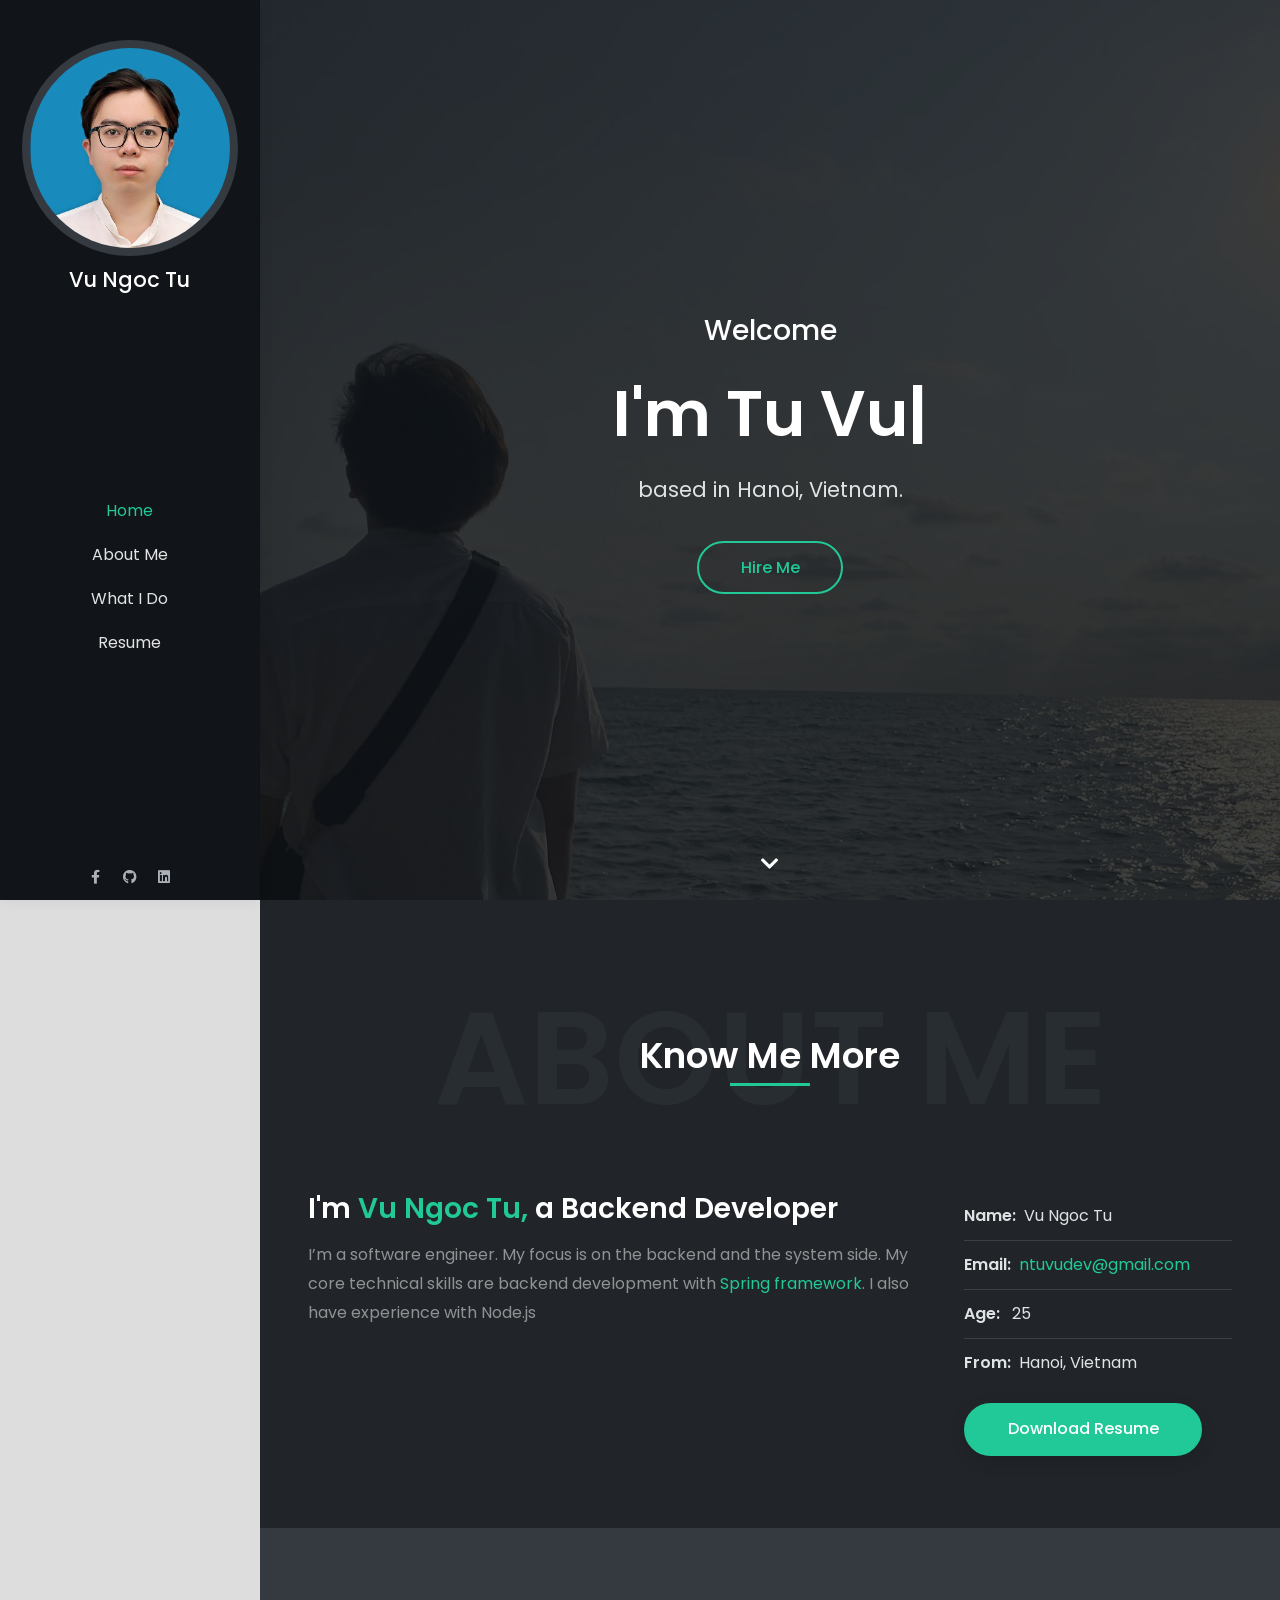
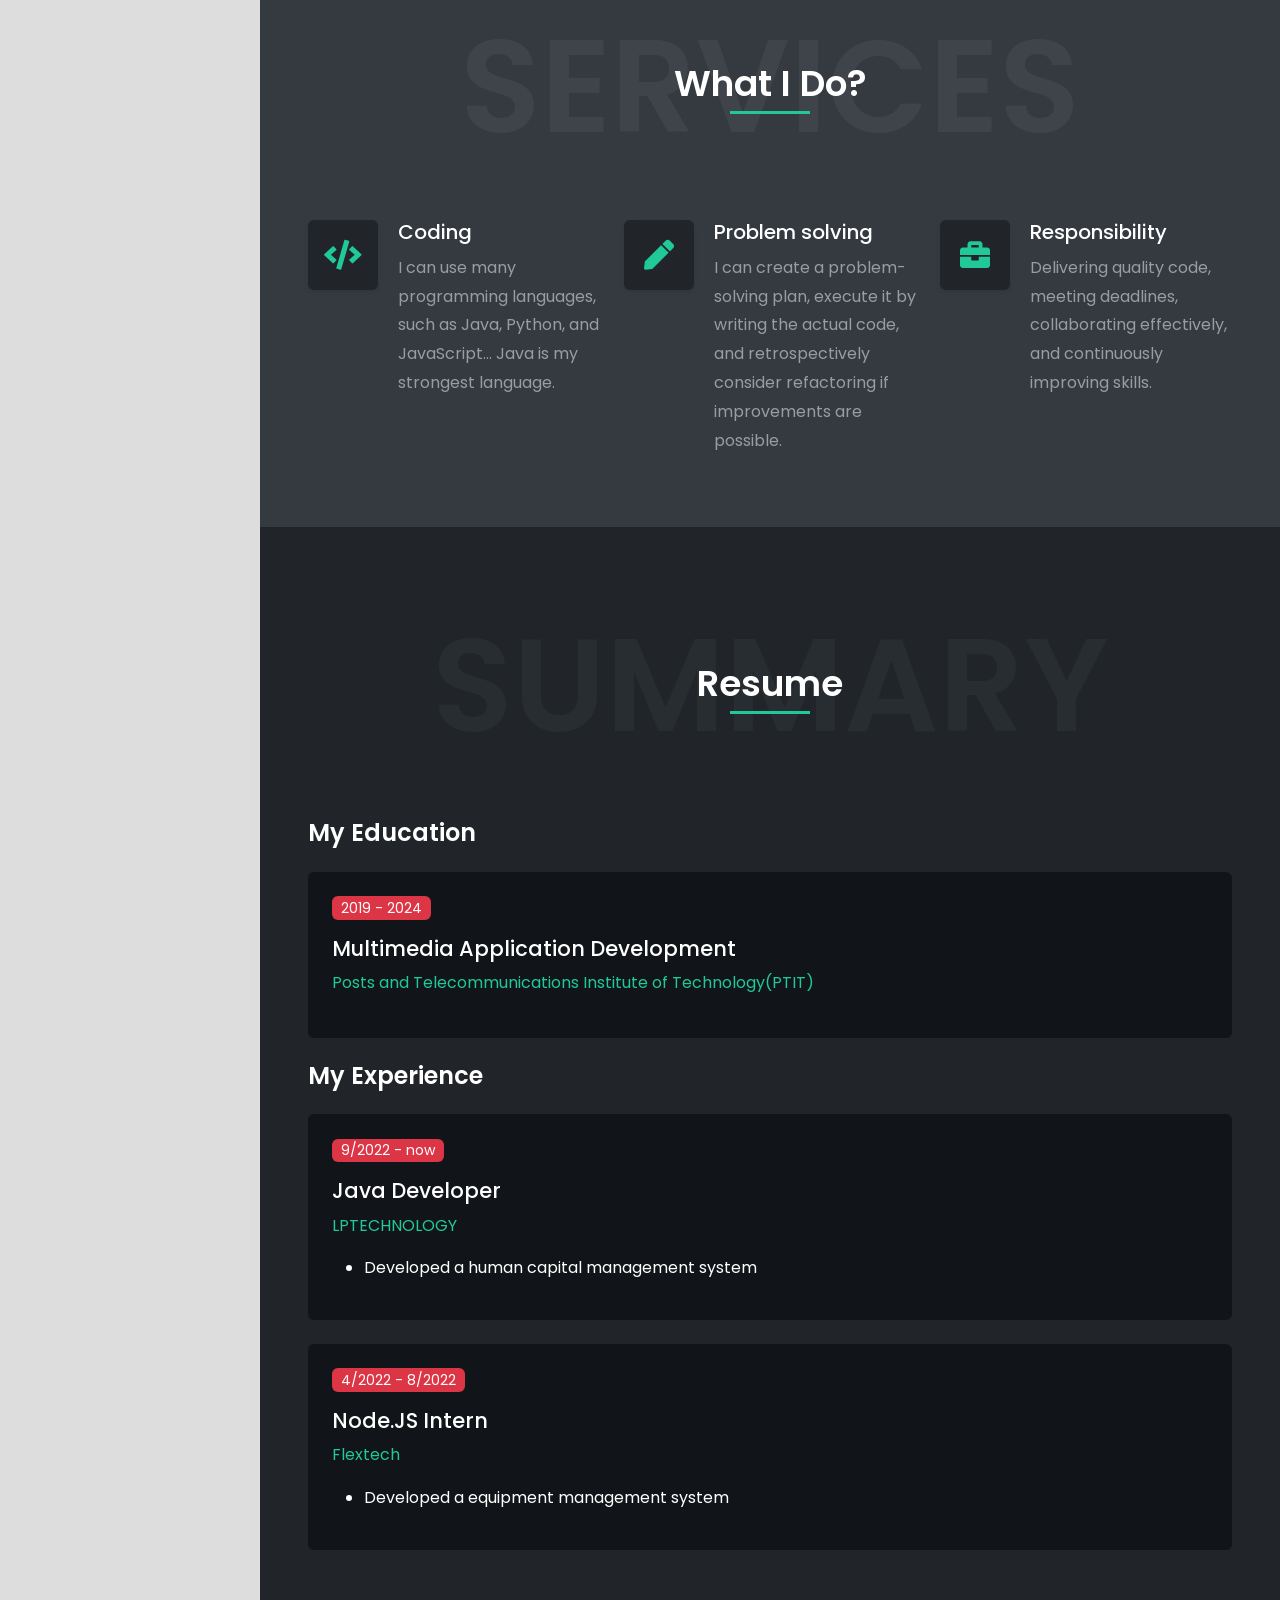
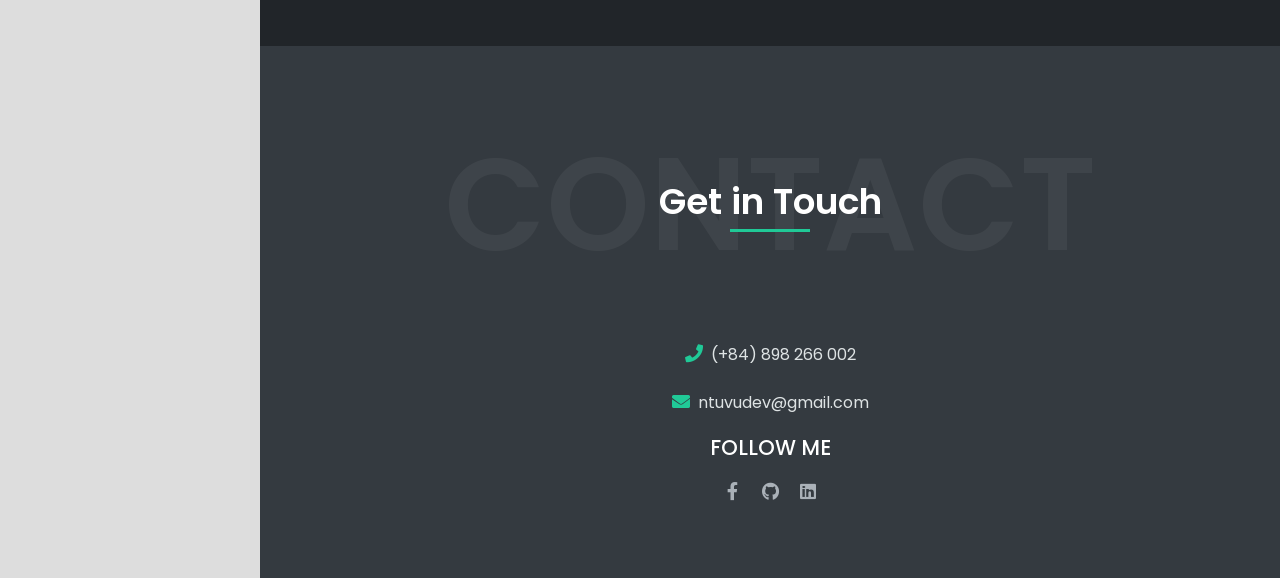
==== index.html @ 42a6e0f0 "update download" ====
<!DOCTYPE html>
<html lang="en">
  <head>
    <meta charset="UTF-8" />
    <meta http-equiv="X-UA-Compatible" content="IE=edge" />
    <meta name="viewport" content="width=device-width, initial-scale=1" />
    <link href="images/favicon.png" rel="icon" />
    <title>Simone - Personal Portfolio Template</title>
    <meta
      name="description"
      content="Simone is responsive bootstrap 5 one page personal portfolio html template."
    />
    <meta name="author" content="harnishdesign.net" />

    <!-- Web Fonts -->
    <link
      href="https://fonts.googleapis.com/css2?family=Poppins:ital,wght@0,100;0,200;0,300;0,400;0,500;0,600;0,700;0,800;0,900;1,100;1,200;1,300;1,400;1,500;1,600;1,700;1,800;1,900&display=swap"
      rel="stylesheet"
    />

    <!-- Stylesheet
============================== -->
    <!-- Bootstrap -->
    <link
      rel="stylesheet"
      type="text/css"
      href="vendor/bootstrap/css/bootstrap.min.css"
    />
    <!-- Font Awesome Icon -->
    <link
      rel="stylesheet"
      type="text/css"
      href="vendor/font-awesome/css/all.min.css"
    />
    <!-- Owl Carousel -->
    <link
      rel="stylesheet"
      type="text/css"
      href="vendor/owl.carousel/assets/owl.carousel.min.css"
    />
    <!-- Magnific Popup -->
    <link
      rel="stylesheet"
      type="text/css"
      href="vendor/magnific-popup/magnific-popup.min.css"
    />
    <!-- Custom Stylesheet -->
    <link rel="stylesheet" type="text/css" href="css/stylesheet.css" />
    <!-- Colors Css -->
    <link id="color-switcher" type="text/css" rel="stylesheet" href="#" />
  </head>

  <body
    class="side-header"
    data-bs-spy="scroll"
    data-bs-target="#header-nav"
    data-bs-offset="1"
  >
    <!-- Preloader -->
    <div class="preloader preloader-dark">
      <div class="lds-ellipsis">
        <div></div>
        <div></div>
        <div></div>
        <div></div>
      </div>
    </div>
    <!-- Preloader End -->

    <!-- Document Wrapper   
=============================== -->
    <div id="main-wrapper">
      <!-- Header
  ============================ -->
      <header id="header" class="sticky-top">
        <!-- Navbar -->
        <nav
          class="primary-menu navbar navbar-expand-lg navbar-dark bg-dark border-bottom-0"
        >
          <div
            class="container-fluid position-relative h-100 flex-lg-column ps-3 px-lg-3 pt-lg-3 pb-lg-2"
          >
            <!-- Logo -->
            <a href="index.html" class="mb-lg-auto mt-lg-4">
              <span
                class="bg-dark-2 rounded-pill p-2 mb-lg-1 d-none d-lg-inline-block"
              >
                <img
                  class="img-fluid rounded-pill d-block"
                  style="width: 200px; height: 200px; object-fit: cover"
                  src="images/profile.png"
                  title="I'm Tu"
                  alt=""
                />
              </span>
              <h1 class="text-5 text-white text-center mb-0 d-lg-block">
                Vu Ngoc Tu
              </h1>
            </a>
            <!-- Logo End -->

            <div
              id="header-nav"
              class="collapse navbar-collapse w-100 my-lg-auto"
            >
              <ul class="navbar-nav text-lg-center my-lg-auto py-lg-3">
                <li class="nav-item">
                  <a class="nav-link smooth-scroll active" href="#home">Home</a>
                </li>
                <li class="nav-item">
                  <a class="nav-link smooth-scroll" href="#about">About Me</a>
                </li>
                <li class="nav-item">
                  <a class="nav-link smooth-scroll" href="#services"
                    >What I Do</a
                  >
                </li>
                <li class="nav-item">
                  <a class="nav-link smooth-scroll" href="#resume">Resume</a>
                </li>
              </ul>
            </div>
            <ul
              class="social-icons social-icons-muted social-icons-sm mt-lg-auto ms-auto ms-lg-0 d-flex"
            >
              <li class="social-icons-facebook">
                <a
                  data-bs-toggle="tooltip"
                  title="Facebook"
                  href="https://www.facebook.com/tu.276/"
                  target="_blank"
                  ><i class="fab fa-facebook-f"></i
                ></a>
              </li>
              <li class="social-icons-github">
                <a
                  data-bs-toggle="tooltip"
                  title="GitHub"
                  data-bs-placement="top"
                  href="https://github.com/ntuvu"
                  target="_blank"
                  ><i class="fab fa-github"></i
                ></a>
              </li>
              <li class="social-icons-linkedin">
                <a
                  data-bs-toggle="tooltip"
                  title="Linkedin"
                  data-bs-placement="top"
                  href="https://www.linkedin.com/in/tu-vu-68a289215/"
                  target="_blank"
                  ><i class="fab fa-linkedin"></i
                ></a>
              </li>
            </ul>
            <button
              class="navbar-toggler"
              type="button"
              data-bs-toggle="collapse"
              data-bs-target="#header-nav"
            >
              <span></span><span></span><span></span>
            </button>
          </div>
        </nav>
        <!-- Navbar End -->
      </header>
      <!-- Header End -->

      <!-- Content
  ============================================= -->
      <div id="content" role="main">
        <!-- Intro
    ============================================= -->
        <section id="home">
          <div class="hero-wrap">
            <div class="hero-mask opacity-8 bg-dark"></div>
            <div
              class="hero-bg parallax"
              style="background-image: url('images/intro-bg.jpg')"
            ></div>
            <div class="hero-content section d-flex min-vh-100">
              <div class="container my-auto">
                <div class="row">
                  <div class="col-12 text-center">
                    <div class="typed-strings">
                      <p>I'm Tu Vu</p>
                      <p>I'm a Backend Developer.</p>
                    </div>
                    <p class="text-7 fw-500 text-white mb-2 mb-md-3">Welcome</p>
                    <h2 class="text-16 fw-600 text-white mb-2 mb-md-3">
                      <span class="typed"></span>
                    </h2>
                    <p class="text-5 text-light mb-4">
                      based in Hanoi, Vietnam.
                    </p>
                    <a
                      href="#contact"
                      class="btn btn-outline-primary rounded-pill shadow-none smooth-scroll mt-2"
                      >Hire Me</a
                    >
                  </div>
                </div>
              </div>
              <a
                href="#about"
                class="scroll-down-arrow text-white smooth-scroll"
                ><span class="animated"><i class="fa fa-chevron-down"></i></span
              ></a>
            </div>
          </div>
        </section>
        <!-- Intro end -->

        <!-- About
    ============================================= -->
        <section id="about" class="section bg-dark-1">
          <div class="container px-lg-5">
            <!-- Heading -->
            <div class="position-relative d-flex text-center mb-5">
              <h2
                class="text-24 text-muted opacity-1 text-uppercase fw-600 w-100 mb-0"
              >
                About Me
              </h2>
              <p
                class="text-9 text-white fw-600 position-absolute w-100 align-self-center lh-base mb-0"
              >
                Know Me More<span
                  class="heading-separator-line border-bottom border-3 border-primary d-block mx-auto"
                ></span>
              </p>
            </div>
            <!-- Heading end-->

            <div class="row gy-5">
              <div class="col-lg-7 col-xl-8 text-center text-lg-start">
                <h2 class="text-7 text-white fw-600 mb-3">
                  I'm <span class="text-primary">Vu Ngoc Tu,</span> a Backend
                  Developer
                </h2>
                <p class="text-white-50">
                  I’m a software engineer. My focus is on the backend and the
                  system side. My core technical skills are backend development
                  with <span class="text-primary">Spring framework</span>. I
                  also have experience with Node.js
                </p>
              </div>
              <div class="col-lg-5 col-xl-4">
                <div class="ps-lg-4">
                  <ul class="list-style-2 list-style-light text-light">
                    <li><span class="fw-600 me-2">Name:</span>Vu Ngoc Tu</li>
                    <li>
                      <span class="fw-600 me-2">Email:</span
                      ><a href="mailto:ntuvudev@gmail.com"
                        >ntuvudev@gmail.com</a
                      >
                    </li>
                    <li>
                      <span class="fw-600 me-2">Age:</span>
                      <script>
                        const currentDate = new Date();
                        const currentYear = currentDate.getFullYear();
                        document.write(currentYear - 2001);
                      </script>
                    </li>
                    <li class="border-0">
                      <span class="fw-600 me-2">From:</span>Hanoi, Vietnam
                    </li>
                  </ul>
                  <a
                    href="https://drive.google.com/file/d/1AuprsrfQoy9iCbVJSdbVp8icp1d9gJqL/view?usp=sharing"
                    target="_blank"
                    class="btn btn-primary rounded-pill"
                    >Download Resume</a
                  >
                </div>
              </div>
            </div>
          </div>
        </section>
        <!-- About end -->

        <!-- Services
    ============================================= -->
        <section id="services" class="section bg-dark-2">
          <div class="container px-lg-5">
            <!-- Heading -->
            <div class="position-relative d-flex text-center mb-5">
              <h2
                class="text-24 text-white-50 opacity-1 text-uppercase fw-600 w-100 mb-0"
              >
                Services
              </h2>
              <p
                class="text-9 text-white fw-600 position-absolute w-100 align-self-center lh-base mb-0"
              >
                What I Do?<span
                  class="heading-separator-line border-bottom border-3 border-primary d-block mx-auto"
                ></span>
              </p>
            </div>
            <!-- Heading end-->

            <div class="row">
              <div class="col-lg-12 mx-auto">
                <div class="row">
                  <div class="col-md-4">
                    <div class="featured-box style-3 mb-5">
                      <div
                        class="featured-box-icon text-primary bg-dark-1 shadow-sm rounded"
                      >
                        <i class="fas fa-code"></i>
                      </div>
                      <h3 class="text-white">Coding</h3>
                      <p class="text-white-50 mb-0">
                        I can use many programming languages, such as Java,
                        Python, and JavaScript... Java is my strongest language.
                      </p>
                    </div>
                  </div>
                  <div class="col-md-4">
                    <div class="featured-box style-3 mb-5 mb-md-0">
                      <div
                        class="featured-box-icon text-primary bg-dark-1 shadow-sm rounded"
                      >
                        <i class="fas fa-pen"></i>
                      </div>
                      <h3 class="text-white">Problem solving</h3>
                      <p class="text-white-50 mb-0">
                        I can create a problem-solving plan, execute it by
                        writing the actual code, and retrospectively consider
                        refactoring if improvements are possible.
                      </p>
                    </div>
                  </div>
                  <div class="col-md-4">
                    <div class="featured-box style-3 mb-0">
                      <div
                        class="featured-box-icon text-primary bg-dark-1 shadow-sm rounded"
                      >
                        <i class="fas fa-briefcase"></i>
                      </div>
                      <h3 class="text-white">Responsibility</h3>
                      <p class="text-white-50 mb-0">
                        Delivering quality code, meeting deadlines,
                        collaborating effectively, and continuously improving
                        skills.
                      </p>
                    </div>
                  </div>
                </div>
              </div>
            </div>
          </div>
        </section>
        <!-- Services end -->

        <!-- Resume
    ============================================= -->
        <section id="resume" class="section bg-dark-1">
          <div class="container px-lg-5">
            <!-- Heading -->
            <div class="position-relative d-flex text-center mb-5">
              <h2
                class="text-24 text-muted opacity-1 text-uppercase fw-600 w-100 mb-0"
              >
                Summary
              </h2>
              <p
                class="text-9 text-white fw-600 position-absolute w-100 align-self-center lh-base mb-0"
              >
                Resume<span
                  class="heading-separator-line border-bottom border-3 border-primary d-block mx-auto"
                ></span>
              </p>
            </div>
            <!-- Heading end-->

            <div class="row gx-5">
              <!-- My Education -->
              <div class="col-md-12">
                <h2 class="text-6 text-white fw-600 mb-4">My Education</h2>
                <div class="bg-dark rounded p-4 mb-4">
                  <p class="badge bg-danger text-2 fw-400">2019 - 2024</p>
                  <h3 class="text-5 text-white">
                    Multimedia Application Development
                  </h3>
                  <p class="text-primary">
                    Posts and Telecommunications Institute of Technology(PTIT)
                  </p>
                </div>
              </div>

              <!-- My Experience -->
              <div class="col-md-12">
                <h2 class="text-6 text-white fw-600 mb-4">My Experience</h2>
                <div class="bg-dark rounded p-4 mb-4">
                  <p class="badge bg-danger text-2 fw-400">9/2022 - now</p>
                  <h3 class="text-5 text-white">Java Developer</h3>
                  <p class="text-primary">LPTECHNOLOGY</p>
                  <p class="text-white-50 mb-0">
                    <ul>
                      <li style="color: white;">Developed a human capital management system</li>
                    </ul>
                  </p>
                </div>
                <div class="bg-dark rounded p-4 mb-4">
                  <p class="badge bg-danger text-2 fw-400">4/2022 - 8/2022</p>
                  <h3 class="text-5 text-white">Node.JS Intern</h3>
                  <p class="text-primary">Flextech</p>
                  <p class="text-white-50 mb-0">
                    <ul>
                      <li style="color: white;">Developed a equipment management system</li>
                    </ul>
                  
                  </p>
                </div>
              </div>
            </div>
          </div>
        </section>
        <!-- Resume end -->

        <!-- Testimonial
    ============================================= -->
        <!-- Testimonial end -->

        <!-- Contact Me
    ============================================= -->
        <section id="contact" class="section bg-dark-2">
          <div class="container px-lg-5">
            <!-- Heading -->
            <div class="position-relative d-flex text-center mb-5">
              <h2
                class="text-24 text-white-50 opacity-1 text-uppercase fw-600 w-100 mb-0"
              >
                Contact
              </h2>
              <p
                class="text-9 text-white fw-600 position-absolute w-100 align-self-center lh-base mb-0"
              >
                Get in Touch<span
                  class="heading-separator-line border-bottom border-3 border-primary d-block mx-auto"
                ></span>
              </p>
            </div>
            <!-- Heading end-->
            <div class="row gy-5 justify-content-center">
              <div class="col-md-4 col-xl-3 order-1 order-md-0 text-center">
                <p class="text-3 text-light">
                  <span class="text-primary text-4 me-2"
                    ><i class="fas fa-phone"></i></span
                  >(+84) 898 266 002
                </p>
                <p class="text-3 text-light">
                  <span class="text-primary text-4 me-2"
                    ><i class="fas fa-envelope"></i></span
                  >ntuvudev@gmail.com
                </p>
                <h2 class="mb-3 text-5 text-white text-uppercase text-center">
                  Follow Me
                </h2>
                <ul
                  class="social-icons social-icons-muted justify-content-center"
                >
                  <li class="social-icons-facebook">
                    <a
                      data-bs-toggle="tooltip"
                      href="https://www.facebook.com/tu.276/"
                      target="_blank"
                      title="Facebook"
                      ><i class="fab fa-facebook-f"></i
                    ></a>
                  </li>
                  <li class="social-icons-github">
                    <a
                      data-bs-toggle="tooltip"
                      href="https://github.com/ntuvu"
                      target="_blank"
                      title="GitHub"
                      ><i class="fab fa-github"></i
                    ></a>
                  </li>
                  <li class="social-icons-github">
                    <a
                      data-bs-toggle="tooltip"
                      href="https://www.linkedin.com/in/tu-vu-68a289215/"
                      target="_blank"
                      title="Linkedin"
                      ><i class="fab fa-linkedin"></i
                    ></a>
                  </li>
                </ul>
              </div>
            </div>
          </div>
        </section>
        <!-- Contact Me end -->
      </div>
      <!-- Content end -->
    </div>
    <!-- Document Wrapper end -->

    <!-- Back to Top
============================================= -->
    <a
      id="back-to-top"
      class="rounded-circle"
      data-bs-toggle="tooltip"
      title="Back to Top"
      href="javascript:void(0)"
      ><i class="fa fa-chevron-up"></i
    ></a>

    <!-- Terms & Policy Modal
================================== -->
    <div id="terms-policy" class="modal fade" role="dialog" aria-hidden="true">
      <div class="modal-dialog modal-lg modal-dialog-centered" role="document">
        <div class="modal-content bg-dark-2 text-light">
          <div class="modal-header border-secondary">
            <h5 class="modal-title text-white">Terms & Policy</h5>
            <button
              type="button"
              class="btn-close btn-close-white"
              data-bs-dismiss="modal"
              aria-label="Close"
            ></button>
          </div>
          <div class="modal-body p-4">
            <p>
              Simply dummy text of the printing and typesetting industry. Lorem
              Ipsum has been the industry's standard dummy text ever since the
              1500s, when an unknown printer took a galley of type and scrambled
              it to make a type specimen book. It has survived not only five
              centuries, but also the leap into electronic typesetting,
              remaining essentially unchanged.
            </p>
            <h3 class="text-white mb-3 mt-4 mt-4">Terms of Use</h3>
            <p>
              It has survived not only five centuries, but also the leap into
              electronic typesetting, remaining essentially unchanged. Simply
              dummy text of the printing and typesetting industry.
            </p>
            <h5 class="text-white text-4 mt-4">
              Part I â€“ Information Simone collects and controls
            </h5>
            <p>
              Lorem Ipsum has been the industry's standard dummy text ever since
              the 1500s, when an unknown printer took a galley of type and
              scrambled it to make a type specimen book.
            </p>
            <h5 class="text-white text-4 mt-4">
              Part II â€“ Information that Simone processes on your behalf
            </h5>
            <p>
              Lorem Ipsum has been the industry's standard dummy text ever since
              the 1500s, when an unknown printer took a galley of type and
              scrambled it to make a type specimen book.
            </p>
            <h5 class="text-white text-4 mt-4">Part III â€“ General</h5>
            <p>
              It has survived not only five centuries, but also the leap into
              electronic typesetting, remaining essentially unchanged. Lorem
              Ipsum has been the industry's standard dummy text ever since the
              1500s, when an unknown printer took a galley of type and scrambled
              it to make a type specimen book.
            </p>
            <h3 class="text-white mb-3 mt-4">Privacy Policy</h3>
            <p>
              Lorem Ipsum is simply dummy text of the printing and typesetting
              industry. Lorem Ipsum has been the industry's standard dummy text
              ever since the 1500s, when an unknown printer took a galley of
              type and scrambled it to make a type specimen book.
            </p>
            <ol class="lh-lg">
              <li>
                Lisque persius interesset his et, in quot quidam persequeris
                vim, ad mea essent possim iriure.
              </li>
              <li>
                Quidam lisque persius interesset his et, Lisque persius
                interesset his et, in quot quidam persequeris vim, ad mea essent
                possim iriure.
              </li>
              <li>
                In quot quidam persequeris vim, ad mea essent possim iriure.
                Quidam lisque persius interesset his et.
              </li>
              <li>
                Quidam lisque persius interesset his et, Lisque persius
                interesset his et.
              </li>
              <li>
                Interesset his et, Lisque persius interesset his et, in quot
                quidam persequeris vim, ad mea essent possim iriure.
              </li>
              <li>
                Persius interesset his et, Lisque persius interesset his et, in
                quot quidam persequeris vim, ad mea essent possim iriure.
              </li>
              <li>
                Quot quidam persequeris vim Quidam lisque persius interesset his
                et, Lisque persius interesset his et, in quot quidam persequeris
                vim, ad mea essent possim iriure.
              </li>
            </ol>
          </div>
        </div>
      </div>
    </div>
    <!-- Terms & Policy Modal End -->

    <!-- Disclaimer Modal
================================== -->
    <div id="disclaimer" class="modal fade" role="dialog" aria-hidden="true">
      <div class="modal-dialog modal-lg modal-dialog-centered" role="document">
        <div class="modal-content bg-dark-2 text-light">
          <div class="modal-header border-secondary">
            <h5 class="modal-title text-white">Copyright & Disclaimer</h5>
            <button
              type="button"
              class="btn-close btn-close-white"
              data-bs-dismiss="modal"
              aria-label="Close"
            ></button>
          </div>
          <div class="modal-body p-4">
            <p>
              Simply dummy text of the printing and typesetting industry. Lorem
              Ipsum has been the industry's standard dummy text ever since the
              1500s, when an unknown printer took a galley of type and scrambled
              it to make a type specimen book.
            </p>
            <ul class="lh-lg">
              <li>
                Lisque persius interesset his et, in quot quidam persequeris
                vim, ad mea essent possim iriure.
              </li>
              <li>
                Quidam lisque persius interesset his et, Lisque persius
                interesset his et, in quot quidam persequeris vim, ad mea essent
                possim iriure.
              </li>
              <li>
                In quot quidam persequeris vim, ad mea essent possim iriure.
                Quidam lisque persius interesset his et.
              </li>
              <li>
                Quidam lisque persius interesset his et, Lisque persius
                interesset his et.
              </li>
              <li>
                Interesset his et, Lisque persius interesset his et, in quot
                quidam persequeris vim, ad mea essent possim iriure.
              </li>
              <li>
                Persius interesset his et, Lisque persius interesset his et, in
                quot quidam persequeris vim, ad mea essent possim iriure.
              </li>
              <li>
                Quot quidam persequeris vim Quidam lisque persius interesset his
                et, Lisque persius interesset his et, in quot quidam persequeris
                vim, ad mea essent possim iriure.
              </li>
            </ul>
          </div>
        </div>
      </div>
    </div>
    <!-- Disclaimer Modal End -->

    <!-- Styles Switcher -->
    <!-- Styles Switcher End -->

    <!-- JavaScript -->
    <script src="vendor/jquery/jquery.min.js"></script>
    <script src="vendor/bootstrap/js/bootstrap.bundle.min.js"></script>
    <!-- Easing -->
    <script src="vendor/jquery.easing/jquery.easing.min.js"></script>
    <!-- Appear -->
    <script src="vendor/jquery.appear/jquery.appear.min.js"></script>
    <!-- Images Loaded -->
    <script src="vendor/imagesloaded/imagesloaded.pkgd.min.js"></script>
    <!-- Counter -->
    <script src="vendor/jquery.countTo/jquery.countTo.min.js"></script>
    <!-- Parallax Bg -->
    <script src="vendor/parallaxie/parallaxie.min.js"></script>
    <!-- Typed -->
    <script src="vendor/typed/typed.min.js"></script>
    <!-- Owl Carousel -->
    <script src="vendor/owl.carousel/owl.carousel.min.js"></script>
    <!-- isotope Portfolio Filter -->
    <script src="vendor/isotope/isotope.pkgd.min.js"></script>
    <!-- Magnific Popup -->
    <script src="vendor/magnific-popup/jquery.magnific-popup.min.js"></script>
    <!-- Style Switcher -->
    <script src="js/switcher.min.js"></script>
    <!-- Custom Script -->
    <script src="js/theme.js"></script>
  </body>
</html>
---- css/stylesheet.css ----
/*===========================================================

   Template Name: Simone - Personal Portfolio Template
   Author: Harnish Design
   Template URL: http://demo.harnishdesign.net/html/simone
   Author URL: https://themeforest.net/user/harnishdesign
   File Description : Main css file of the template
	
=================================================
  Table of Contents
=================================================

	1. Basic
	2. Helpers Classes
	3. Layouts
	4. Header
		4.1 Navigation
		4.2 Secondary Nav
		4.3 Page Header
	5 Elements
		5.1 Featured Box
		5.2 Team
		5.3 Accordion & Toggle
		5.4 Nav
		5.5 Tabs
		5.6 Hero Background
		5.7 Owl Carousel
		5.8 Brands Grid
		5.9 Portfolio
		5.10 List Style
	6 Footer
		6.1 Social Icons
		6.2 Back to Top
	7 Extra

=======================================================*/
/* =================================== */
/*  1. Basic Style 
/* =================================== */
body, html {
  height: 100%;
}

@media (prefers-reduced-motion: no-preference) {
  :root {
    scroll-behavior: auto;
  }
}

body {
  background: #dddddd;
  color: #4c4d4d;
  font-family: "Poppins", sans-serif;
}

/*-------- Preloader --------*/
.preloader {
  position: fixed;
  width: 100%;
  height: 100%;
  z-index: 999999999 !important;
  background-color: #fff;
  top: 0;
  left: 0;
  right: 0;
  bottom: 0;
}

.preloader .lds-ellipsis {
  display: inline-block;
  position: absolute;
  width: 80px;
  height: 80px;
  margin-top: -40px;
  margin-left: -40px;
  top: 50%;
  left: 50%;
}

.preloader .lds-ellipsis div {
  position: absolute;
  top: 33px;
  width: 13px;
  height: 13px;
  border-radius: 50%;
  background: #000;
  animation-timing-function: cubic-bezier(0, 1, 1, 0);
}

.preloader .lds-ellipsis div:nth-child(1) {
  left: 8px;
  animation: lds-ellipsis1 0.6s infinite;
}

.preloader .lds-ellipsis div:nth-child(2) {
  left: 8px;
  animation: lds-ellipsis2 0.6s infinite;
}

.preloader .lds-ellipsis div:nth-child(3) {
  left: 32px;
  animation: lds-ellipsis2 0.6s infinite;
}

.preloader .lds-ellipsis div:nth-child(4) {
  left: 56px;
  animation: lds-ellipsis3 0.6s infinite;
}

.preloader.preloader-dark {
  background-color: #000;
}

.preloader.preloader-dark .lds-ellipsis div {
  background-color: #fff;
}

@keyframes lds-ellipsis1 {
  0% {
    transform: scale(0);
  }
  100% {
    transform: scale(1);
  }
}

@keyframes lds-ellipsis3 {
  0% {
    transform: scale(1);
  }
  100% {
    transform: scale(0);
  }
}

@keyframes lds-ellipsis2 {
  0% {
    transform: translate(0, 0);
  }
  100% {
    transform: translate(24px, 0);
  }
}

/*--- Preloader Magnific Popup ----*/
.mfp-container .preloader {
  background: transparent;
}

.mfp-container .preloader .lds-ellipsis div {
  background: #fff;
}

::selection {
  background: #20c997;
  color: #fff;
  text-shadow: none;
}

form {
  padding: 0;
  margin: 0;
  display: inline;
}

img {
  vertical-align: inherit;
}

a, a:focus {
  color: #20c997;
  text-decoration: none;
  -webkit-transition: all 0.2s ease;
  transition: all 0.2s ease;
}

a:hover, a:active {
  color: #1baa80;
  -webkit-transition: all 0.2s ease;
  transition: all 0.2s ease;
}

a:focus, a:active,
.btn.active.focus,
.btn.active:focus,
.btn.focus,
.btn:active.focus,
.btn:active:focus,
.btn:focus,
button:focus,
button:active {
  outline: none;
}

p {
  line-height: 1.8;
}

blockquote {
  border-width: 0 0 0 5px;
  border-style: solid;
  border-color: #eee;
  padding: 10px 20px;
}

html[dir="rtl"] blockquote {
  border-width: 0 5px 0 0px;
}

iframe {
  border: 0 !important;
}

h1, h2, h3, h4, h5, h6 {
  color: #252b33;
}

/* =================================== */
/*  2. Helpers Classes
/* =================================== */
/* Box Shadow */
.shadow-md {
  -webkit-box-shadow: 0px 0px 50px -35px rgba(0, 0, 0, 0.4) !important;
  box-shadow: 0px 0px 50px -35px rgba(0, 0, 0, 0.4) !important;
}

/* Border Radius */
.rounded-lg {
  border-radius: 0.6rem !important;
}

.rounded-top-0 {
  border-top-start-radius: 0px !important;
  border-top-end-radius: 0px !important;
}

.rounded-bottom-0 {
  border-bottom-start-radius: 0px !important;
  border-bottom-end-radius: 0px !important;
}

.rounded-start-0 {
  border-top-start-radius: 0px !important;
  border-bottom-start-radius: 0px !important;
}

.rounded-end-0 {
  border-top-end-radius: 0px !important;
  border-bottom-end-radius: 0px !important;
}

/* Text Size */
.text-0 {
  font-size: 11px !important;
  font-size: 0.6875rem !important;
}

.text-1 {
  font-size: 12px !important;
  font-size: 0.75rem !important;
}

.text-2 {
  font-size: 14px !important;
  font-size: 0.875rem !important;
}

.text-3 {
  font-size: 16px !important;
  font-size: 1rem !important;
}

.text-4 {
  font-size: 18px !important;
  font-size: 1.125rem !important;
}

.text-5 {
  font-size: 21px !important;
  font-size: 1.3125rem !important;
}

.text-6 {
  font-size: 24px !important;
  font-size: 1.50rem !important;
}

.text-7 {
  font-size: 28px !important;
  font-size: 1.75rem !important;
}

.text-8 {
  font-size: 32px !important;
  font-size: 2rem !important;
}

.text-9 {
  font-size: 36px !important;
  font-size: 2.25rem !important;
}

.text-10 {
  font-size: 40px !important;
  font-size: 2.50rem !important;
}

.text-11 {
  font-size: calc(1.4rem + 1.8vw) !important;
}

@media (min-width: 1200px) {
  .text-11 {
    font-size: 2.75rem !important;
  }
}

.text-12 {
  font-size: calc(1.425rem + 2.1vw) !important;
}

@media (min-width: 1200px) {
  .text-12 {
    font-size: 3rem !important;
  }
}

.text-13 {
  font-size: calc(1.45rem + 2.4vw) !important;
}

@media (min-width: 1200px) {
  .text-13 {
    font-size: 3.25rem !important;
  }
}

.text-14 {
  font-size: calc(1.475rem + 2.7vw) !important;
}

@media (min-width: 1200px) {
  .text-14 {
    font-size: 3.5rem !important;
  }
}

.text-15 {
  font-size: calc(1.5rem + 3vw) !important;
}

@media (min-width: 1200px) {
  .text-15 {
    font-size: 3.75rem !important;
  }
}

.text-16 {
  font-size: calc(1.525rem + 3.3vw) !important;
}

@media (min-width: 1200px) {
  .text-16 {
    font-size: 4rem !important;
  }
}

.text-17 {
  font-size: calc(1.575rem + 3.9vw) !important;
}

@media (min-width: 1200px) {
  .text-17 {
    font-size: 4.5rem !important;
  }
}

.text-18 {
  font-size: calc(1.625rem + 4.5vw) !important;
}

@media (min-width: 1200px) {
  .text-18 {
    font-size: 5rem !important;
  }
}

.text-19 {
  font-size: calc(1.65rem + 4.8vw) !important;
}

@media (min-width: 1200px) {
  .text-19 {
    font-size: 5.25rem !important;
  }
}

.text-20 {
  font-size: calc(1.7rem + 5.4vw) !important;
}

@media (min-width: 1200px) {
  .text-20 {
    font-size: 5.75rem !important;
  }
}

.text-21 {
  font-size: calc(1.775rem + 6.3vw) !important;
}

@media (min-width: 1200px) {
  .text-21 {
    font-size: 6.5rem !important;
  }
}

.text-22 {
  font-size: calc(1.825rem + 6.9vw) !important;
}

@media (min-width: 1200px) {
  .text-22 {
    font-size: 7rem !important;
  }
}

.text-23 {
  font-size: calc(1.9rem + 7.8vw) !important;
}

@media (min-width: 1200px) {
  .text-23 {
    font-size: 7.75rem !important;
  }
}

.text-24 {
  font-size: calc(1.95rem + 8.4vw) !important;
}

@media (min-width: 1200px) {
  .text-24 {
    font-size: 8.25rem !important;
  }
}

.text-25 {
  font-size: calc(2.025rem + 9.3vw) !important;
}

@media (min-width: 1200px) {
  .text-25 {
    font-size: 9rem !important;
  }
}

.text-11, .text-12, .text-13, .text-14, .text-15, .text-16, .text-17, .text-18, .text-19, .text-20, .text-21, .text-22, .text-23, .text-24, .text-25 {
  line-height: 1.3;
}

/* Font Weight */
.fw-100 {
  font-weight: 100 !important;
}

.fw-200 {
  font-weight: 200 !important;
}

.fw-300 {
  font-weight: 300 !important;
}

.fw-400 {
  font-weight: 400 !important;
}

.fw-500 {
  font-weight: 500 !important;
}

.fw-600 {
  font-weight: 600 !important;
}

.fw-700 {
  font-weight: 700 !important;
}

.fw-800 {
  font-weight: 800 !important;
}

.fw-900 {
  font-weight: 900 !important;
}

/* Opacity */
.opacity-0 {
  opacity: 0;
}

.opacity-1 {
  opacity: 0.1;
}

.opacity-2 {
  opacity: 0.2;
}

.opacity-3 {
  opacity: 0.3;
}

.opacity-4 {
  opacity: 0.4;
}

.opacity-5 {
  opacity: 0.5;
}

.opacity-6 {
  opacity: 0.6;
}

.opacity-7 {
  opacity: 0.7;
}

.opacity-8 {
  opacity: 0.8;
}

.opacity-9 {
  opacity: 0.9;
}

.opacity-10 {
  opacity: 1;
}

/* Background light */
.bg-light-1 {
  background-color: #e9ecef !important;
}

.bg-light-2 {
  background-color: #dee2e6 !important;
}

.bg-light-3 {
  background-color: #ced4da !important;
}

.bg-light-4 {
  background-color: #adb5bd !important;
}

/* Background Dark */
.bg-dark {
  background-color: #111418 !important;
}

.bg-dark-1 {
  background-color: #212529 !important;
}

.bg-dark-2 {
  background-color: #343a40 !important;
}

.bg-dark-3 {
  background-color: #495057 !important;
}

.bg-dark-4 {
  background-color: #6c757d !important;
}

/* Progress Bar */
.progress-sm {
  height: 0.5rem !important;
}

.progress-lg {
  height: 1.5rem !important;
}

hr {
  opacity: 0.1;
}

/* =================================== */
/*  3. Layouts
/* =================================== */
#main-wrapper {
  background: #fff;
}

.box #main-wrapper {
  max-width: 1200px;
  margin: 0 auto;
  -webkit-box-shadow: 0px 0px 10px rgba(0, 0, 0, 0.1);
  box-shadow: 0px 0px 10px rgba(0, 0, 0, 0.1);
}

.section {
  position: relative;
  padding: 4.5rem 0;
  overflow: hidden;
}

@media (max-width: 575.98px) {
  .section {
    padding: 3.5rem 0;
  }
}

/*== Scroll Down Arrow ==*/
.scroll-down-arrow {
  position: absolute;
  z-index: 3;
  bottom: 20px;
  left: 50%;
  margin-left: -16px;
  width: 32px;
  height: 32px;
  line-height: 32px;
  font-size: 20px;
  text-align: center;
  color: #fff;
}

.scroll-down-arrow .animated {
  position: relative;
  animation: fadeInDown 1.5s infinite;
  -webkit-animation: fadeInDown 1.5s infinite;
  -moz-animation: fadeInDown 1.5s infinite;
  -o-animation: fadeInDown 1.5s infinite;
}

@keyframes fadeInDown {
  0% {
    top: -25px;
    opacity: 0;
  }
  100% {
    top: 10px;
    opacity: 1;
  }
}

/*== Heading Separator Line ==*/
.heading-separator-line {
  width: 80px;
}

/* =================================== */
/*  4. Header
/* =================================== */
#header {
  -webkit-transition: all 0.5s ease;
  transition: all 0.5s ease;
}

#header .navbar {
  padding: 0px;
}

#header .logo {
  -webkit-box-align: center;
  -ms-flex-align: center;
  align-items: center;
  display: -webkit-box;
  display: -ms-flexbox;
  display: flex;
  -ms-flex-item-align: stretch;
  align-self: stretch;
}

/*=== 4.1 Navigation ===*/
.primary-menu {
  display: -webkit-box !important;
  display: -ms-flexbox !important;
  display: flex !important;
  height: auto !important;
  -webkit-box-ordinal-group: 0;
  -ms-flex-item-align: stretch;
  align-self: stretch;
  background: #fff;
  border-bottom: 1px solid #efefef;
  position: absolute;
  z-index: 999;
  top: 0;
  left: 0;
  width: 100%;
}

.primary-menu.bg-transparent {
  box-shadow: none;
  border-bottom: 1px solid rgba(250, 250, 250, 0.3);
}

.primary-menu.sticky-on {
  position: fixed;
  top: 0;
  width: 100%;
  z-index: 1020;
  left: 0;
  -webkit-box-shadow: 0px 0px 10px rgba(0, 0, 0, 0.05);
  box-shadow: 0px 0px 10px rgba(0, 0, 0, 0.05);
  -webkit-animation: slide-down 0.7s;
  -moz-animation: slide-down 0.7s;
  animation: slide-down 0.7s;
}

@-webkit-keyframes slide-down {
  0% {
    opacity: 0;
    transform: translateY(-100%);
  }
  100% {
    opacity: 1;
    transform: translateY(0);
  }
}

@-moz-keyframes slide-down {
  0% {
    opacity: 0;
    transform: translateY(-100%);
  }
  100% {
    opacity: 1;
    transform: translateY(0);
  }
}

@keyframes slide-down {
  0% {
    opacity: 0;
    transform: translateY(-100%);
  }
  100% {
    opacity: 1;
    transform: translateY(0);
  }
}

.primary-menu.sticky-on .none-on-sticky {
  display: none !important;
}

.primary-menu ul.navbar-nav > li {
  display: -webkit-box;
  display: -ms-flexbox;
  display: flex;
  height: 100%;
}

.primary-menu ul.navbar-nav > li + li {
  margin-left: 2px;
}

.primary-menu ul.navbar-nav > li a {
  display: -webkit-box;
  display: -ms-flexbox;
  display: flex;
  -webkit-box-align: center;
  -ms-flex-align: center;
  align-items: center;
}

.primary-menu ul.navbar-nav > li > a:not(.btn) {
  height: 70px;
  padding: 0px 0.85em;
  color: #252b33;
  -webkit-transition: all 0.2s ease;
  transition: all 0.2s ease;
  position: relative;
  position: relative;
}

.primary-menu ul.navbar-nav > li:hover > a:not(.btn), .primary-menu ul.navbar-nav > li > a.active:not(.btn) {
  color: #20c997;
  -webkit-transition: all 0.2s ease;
  transition: all 0.2s ease;
}

.primary-menu ul.navbar-nav > li a.btn {
  padding: 0.4rem 1.4rem;
}

.primary-menu ul.navbar-nav > li.dropdown .dropdown-menu li > a:not(.btn) {
  padding: 8px 0px;
  background-color: transparent;
  color: #777;
  -webkit-transition: all 0.2s ease;
  transition: all 0.2s ease;
}

.primary-menu ul.navbar-nav > li.dropdown .dropdown-menu li:hover > a:not(.btn) {
  color: #20c997;
  -webkit-transition: all 0.2s ease;
  transition: all 0.2s ease;
}

.primary-menu ul.navbar-nav > li.dropdown .dropdown-menu {
  -webkit-box-shadow: 0px 0px 12px rgba(0, 0, 0, 0.176);
  box-shadow: 0px 0px 12px rgba(0, 0, 0, 0.176);
  border: 0px none;
  padding: 10px 15px;
  min-width: 230px;
  margin: 0;
  font-size: 14px;
  font-size: 0.875rem;
  z-index: 1021;
}

.primary-menu .dropdown-menu-right {
  left: auto !important;
  right: 100% !important;
}

.primary-menu .dropdown-toggle:after {
  content: none;
}

.primary-menu.navbar-line-under-text ul.navbar-nav > li > a:not(.btn):after {
  position: absolute;
  content: "";
  height: 2px;
  width: 0;
  left: 50%;
  right: 0;
  bottom: 14px;
  background-color: transparent;
  color: #fff;
  border-bottom: 2px solid #20c997;
  -webkit-transition: all 0.3s ease-in-out;
  transition: all 0.3s ease-in-out;
  transform: translate(-50%, 0) translateZ(0);
  -webkit-transform: translate(-50%, 0) translateZ(0);
}

.primary-menu.navbar-line-under-text ul.navbar-nav > li > a:hover:not(.logo):after, .primary-menu.navbar-line-under-text ul.navbar-nav > li > a.active:after {
  width: calc(100% - 0.99em);
}

/*== Side Header ==*/
.side-header #main-wrapper {
  margin-left: 260px;
}

.side-header #header {
  border: none;
}

.side-header .primary-menu {
  position: fixed;
  left: 0;
  top: 0;
  width: 260px;
  height: 100% !important;
  background: #fff;
  border-right: 1px solid rgba(0, 0, 0, 0.07);
  -webkit-box-shadow: 0 0 15px rgba(0, 0, 0, 0.065);
  box-shadow: 0 0 15px rgba(0, 0, 0, 0.065);
  z-index: 2;
  overflow: hidden;
  overflow-y: auto;
}

.side-header .navbar-collapse .navbar-nav {
  flex-direction: column;
  width: 100%;
}

.side-header ul.navbar-nav li {
  display: block;
}

.side-header ul.navbar-nav li a:not(.btn) {
  display: block;
  height: auto;
}

.side-header ul.navbar-nav li + li {
  margin-left: 0px;
}

.side-header ul.navbar-nav li > a:hover:after, .side-header ul.navbar-nav li > a.active:after {
  content: none;
  width: 0px;
}

.side-header ul.navbar-nav > li > a:not(.btn) {
  height: auto;
  padding: 10px 0;
  position: relative;
}

.side-header.side-header-right #main-wrapper {
  margin-right: 260px;
  margin-left: auto;
}

.side-header.side-header-right .primary-menu {
  left: auto;
  right: 0;
}

html[dir="rtl"] .side-header #main-wrapper {
  margin-right: 260px;
  margin-left: auto;
}

html[dir="rtl"] .side-header .primary-menu {
  left: auto;
  right: 0;
}

html[dir="rtl"] .side-header.side-header-right #main-wrapper {
  margin-left: 260px;
  margin-right: auto;
}

html[dir="rtl"] .side-header.side-header-right .primary-menu {
  right: auto;
  left: 0;
}

@media (max-width: 991.98px) {
  .side-header #main-wrapper {
    margin-left: auto;
  }
  .side-header .primary-menu {
    width: 100%;
    height: auto !important;
    overflow: visible;
  }
  .side-header.side-header-right #main-wrapper {
    margin-right: auto;
  }
  html[dir="rtl"] .side-header #main-wrapper {
    margin-right: auto;
  }
  html[dir="rtl"] .side-header.side-header-right #main-wrapper {
    margin-left: auto;
  }
}

/*== Color Schemes ==*/
.primary-menu.navbar-dark .navbar-toggler span {
  background: #fff;
}

.primary-menu.navbar-dark .navbar-nav > li > a:not(.btn) {
  color: rgba(250, 250, 250, 0.9);
}

.primary-menu.navbar-dark.navbar-line-under-text .navbar-nav > li > a:not(.logo):after, .primary-menu.navbar-dark.navbar-line-under-text .navbar-nav > li > a.active:after {
  border-color: rgba(250, 250, 250, 0.6);
}

.sticky-on.bg-transparent:not(.navbar-dark), .sticky-top .sticky-on-top.bg-transparent:not(.navbar-dark) {
  background-color: #fff !important;
  border-bottom: 1px solid #efefef !important;
}

.sticky-on.navbar-dark.bg-transparent, .sticky-top .sticky-on-top.navbar-dark.bg-transparent {
  background-color: #111 !important;
  -webkit-box-shadow: 0px 0px 10px rgba(250, 250, 250, 0.03);
  box-shadow: 0px 0px 10px rgba(250, 250, 250, 0.03);
  border-bottom: none !important;
}

/* Hamburger Menu Button */
.navbar-toggler {
  width: 25px;
  height: 30px;
  padding: 10px;
  margin: 18px 15px;
  position: relative;
  border: none;
  -webkit-transform: rotate(0deg);
  transform: rotate(0deg);
  -webkit-transition: 0.5s ease-in-out;
  transition: 0.5s ease-in-out;
  cursor: pointer;
  display: block;
}

.navbar-toggler span {
  display: block;
  position: absolute;
  height: 2px;
  width: 100%;
  background: #3c3636;
  border-radius: 2px;
  opacity: 1;
  left: 0;
  -webkit-transform: rotate(0deg);
  transform: rotate(0deg);
  -webkit-transition: 0.25s ease-in-out;
  transition: 0.25s ease-in-out;
}

.navbar-toggler span:nth-child(1) {
  top: 7px;
  -webkit-transform-origin: left center;
  -moz-transform-origin: left center;
  -o-transform-origin: left center;
  transform-origin: left center;
}

.navbar-toggler span:nth-child(2) {
  top: 14px;
  -webkit-transform-origin: left center;
  -moz-transform-origin: left center;
  -o-transform-origin: left center;
  transform-origin: left center;
}

.navbar-toggler span:nth-child(3) {
  top: 21px;
  -webkit-transform-origin: left center;
  -moz-transform-origin: left center;
  -o-transform-origin: left center;
  transform-origin: left center;
}

.navbar-toggler.show span:nth-child(1) {
  top: 3px;
  left: 3px;
  -webkit-transform: rotate(45deg);
  transform: rotate(45deg);
}

.navbar-toggler.show span:nth-child(2) {
  width: 0%;
  opacity: 0;
}

.navbar-toggler.show span:nth-child(3) {
  top: 21px;
  left: 3px;
  -webkit-transform: rotate(-45deg);
  transform: rotate(-45deg);
}

.navbar-toggler:focus {
  box-shadow: none;
}

.navbar-accordion {
  position: initial;
}

.navbar-expand-none .navbar-collapse {
  position: absolute;
  top: 99%;
  right: 0;
  left: 0;
  background: #fff;
  margin-top: 0px;
  z-index: 1000;
  -webkit-box-shadow: 0px 0px 15px rgba(0, 0, 0, 0.1);
  box-shadow: 0px 0px 15px rgba(0, 0, 0, 0.1);
}

.navbar-expand-none .navbar-collapse .navbar-nav {
  overflow: hidden;
  overflow-y: auto;
  max-height: 65vh;
  padding: 15px;
}

.navbar-expand-none ul.navbar-nav li {
  display: block;
  border-bottom: 1px solid #eee;
  margin: 0;
  padding: 0;
}

.navbar-expand-none ul.navbar-nav li:last-child {
  border: none;
}

.navbar-expand-none ul.navbar-nav li + li {
  margin-left: 0px;
}

.navbar-expand-none ul.navbar-nav li.dropdown > .dropdown-toggle > .arrow.show:after {
  -webkit-transform: translate(-50%, -50%) rotate(-45deg);
  transform: translate(-50%, -50%) rotate(-45deg);
  -webkit-transition: all 0.2s ease;
  transition: all 0.2s ease;
}

.navbar-expand-none ul.navbar-nav li > a:hover:after, .navbar-expand-none ul.navbar-nav li > a.active:after {
  content: none !important;
  width: 0px !important;
}

.navbar-expand-none ul.navbar-nav > li > a:not(.btn) {
  height: auto;
  padding: 8px 0;
  position: relative;
}

.navbar-expand-none ul.navbar-nav > li.dropdown .dropdown-menu li > a:not(.btn) {
  padding: 8px 0;
  position: relative;
}

.navbar-expand-none ul.navbar-nav > li.dropdown:hover > a:after {
  content: none;
}

.navbar-expand-none ul.navbar-nav > li.dropdown .dropdown-toggle .arrow:after {
  -webkit-transform: translate(-50%, -50%) rotate(134deg);
  transform: translate(-50%, -50%) rotate(134deg);
  -webkit-transition: all 0.2s ease;
  transition: all 0.2s ease;
}

.navbar-expand-none ul.navbar-nav > li.dropdown .dropdown-menu {
  margin: 0;
  -webkit-box-shadow: none;
  box-shadow: none;
  border: none;
  padding: 0px 0px 0px 15px;
}

.navbar-expand-none ul.navbar-nav > li.dropdown .dropdown-menu .dropdown-menu {
  margin: 0;
}

.navbar-expand-none.navbar-dark .navbar-collapse {
  background: rgba(0, 0, 0, 0.95);
}

.navbar-expand-none.navbar-dark .navbar-collapse ul.navbar-nav li {
  border-color: rgba(250, 250, 250, 0.15);
}

@media (max-width: 575.98px) {
  .navbar-expand-sm .navbar-collapse {
    position: absolute;
    top: 99%;
    right: 0;
    left: 0;
    background: #fff;
    margin-top: 0px;
    z-index: 1000;
    -webkit-box-shadow: 0px 0px 15px rgba(0, 0, 0, 0.1);
    box-shadow: 0px 0px 15px rgba(0, 0, 0, 0.1);
  }
  .navbar-expand-sm .navbar-collapse .navbar-nav {
    overflow: hidden;
    overflow-y: auto;
    max-height: 65vh;
    padding: 15px;
  }
  .navbar-expand-sm ul.navbar-nav li {
    display: block;
    border-bottom: 1px solid #eee;
    margin: 0;
    padding: 0;
  }
  .navbar-expand-sm ul.navbar-nav li:last-child {
    border: none;
  }
  .navbar-expand-sm ul.navbar-nav li + li {
    margin-left: 0px;
  }
  .navbar-expand-sm ul.navbar-nav li.dropdown > .dropdown-toggle > .arrow.show:after {
    -webkit-transform: translate(-50%, -50%) rotate(-45deg);
    transform: translate(-50%, -50%) rotate(-45deg);
    -webkit-transition: all 0.2s ease;
    transition: all 0.2s ease;
  }
  .navbar-expand-sm ul.navbar-nav li > a:hover:after, .navbar-expand-sm ul.navbar-nav li > a.active:after {
    content: none !important;
    width: 0px !important;
  }
  .navbar-expand-sm ul.navbar-nav > li > a:not(.btn) {
    height: auto;
    padding: 8px 0;
    position: relative;
  }
  .navbar-expand-sm ul.navbar-nav > li.dropdown .dropdown-menu li > a:not(.btn) {
    padding: 8px 0;
    position: relative;
  }
  .navbar-expand-sm ul.navbar-nav > li.dropdown:hover > a:after {
    content: none;
  }
  .navbar-expand-sm ul.navbar-nav > li.dropdown .dropdown-toggle .arrow:after {
    -webkit-transform: translate(-50%, -50%) rotate(134deg);
    transform: translate(-50%, -50%) rotate(134deg);
    -webkit-transition: all 0.2s ease;
    transition: all 0.2s ease;
  }
  .navbar-expand-sm ul.navbar-nav > li.dropdown .dropdown-menu {
    margin: 0;
    -webkit-box-shadow: none;
    box-shadow: none;
    border: none;
    padding: 0px 0px 0px 15px;
  }
  .navbar-expand-sm ul.navbar-nav > li.dropdown .dropdown-menu .dropdown-menu {
    margin: 0;
  }
  .navbar-expand-sm.navbar-dark .navbar-collapse {
    background: rgba(0, 0, 0, 0.95);
  }
  .navbar-expand-sm.navbar-dark .navbar-collapse ul.navbar-nav li {
    border-color: rgba(250, 250, 250, 0.15);
  }
}

@media (max-width: 767.98px) {
  .navbar-expand-md .navbar-collapse {
    position: absolute;
    top: 99%;
    right: 0;
    left: 0;
    background: #fff;
    margin-top: 0px;
    z-index: 1000;
    -webkit-box-shadow: 0px 0px 15px rgba(0, 0, 0, 0.1);
    box-shadow: 0px 0px 15px rgba(0, 0, 0, 0.1);
  }
  .navbar-expand-md .navbar-collapse .navbar-nav {
    overflow: hidden;
    overflow-y: auto;
    max-height: 65vh;
    padding: 15px;
  }
  .navbar-expand-md ul.navbar-nav li {
    display: block;
    border-bottom: 1px solid #eee;
    margin: 0;
    padding: 0;
  }
  .navbar-expand-md ul.navbar-nav li:last-child {
    border: none;
  }
  .navbar-expand-md ul.navbar-nav li + li {
    margin-left: 0px;
  }
  .navbar-expand-md ul.navbar-nav li.dropdown > .dropdown-toggle > .arrow.show:after {
    -webkit-transform: translate(-50%, -50%) rotate(-45deg);
    transform: translate(-50%, -50%) rotate(-45deg);
    -webkit-transition: all 0.2s ease;
    transition: all 0.2s ease;
  }
  .navbar-expand-md ul.navbar-nav li > a:hover:after, .navbar-expand-md ul.navbar-nav li > a.active:after {
    content: none !important;
    width: 0px !important;
  }
  .navbar-expand-md ul.navbar-nav > li > a:not(.btn) {
    height: auto;
    padding: 8px 0;
    position: relative;
  }
  .navbar-expand-md ul.navbar-nav > li.dropdown .dropdown-menu li > a:not(.btn) {
    padding: 8px 0;
    position: relative;
  }
  .navbar-expand-md ul.navbar-nav > li.dropdown:hover > a:after {
    content: none;
  }
  .navbar-expand-md ul.navbar-nav > li.dropdown .dropdown-toggle .arrow:after {
    -webkit-transform: translate(-50%, -50%) rotate(134deg);
    transform: translate(-50%, -50%) rotate(134deg);
    -webkit-transition: all 0.2s ease;
    transition: all 0.2s ease;
  }
  .navbar-expand-md ul.navbar-nav > li.dropdown .dropdown-menu {
    margin: 0;
    -webkit-box-shadow: none;
    box-shadow: none;
    border: none;
    padding: 0px 0px 0px 15px;
  }
  .navbar-expand-md ul.navbar-nav > li.dropdown .dropdown-menu .dropdown-menu {
    margin: 0;
  }
  .navbar-expand-md.navbar-dark .navbar-collapse {
    background: rgba(0, 0, 0, 0.95);
  }
  .navbar-expand-md.navbar-dark .navbar-collapse ul.navbar-nav li {
    border-color: rgba(250, 250, 250, 0.15);
  }
}

@media (max-width: 991.98px) {
  .navbar-expand-lg .navbar-collapse {
    position: absolute;
    top: 99%;
    right: 0;
    left: 0;
    background: #fff;
    margin-top: 0px;
    z-index: 1000;
    -webkit-box-shadow: 0px 0px 15px rgba(0, 0, 0, 0.1);
    box-shadow: 0px 0px 15px rgba(0, 0, 0, 0.1);
  }
  .navbar-expand-lg .navbar-collapse .navbar-nav {
    overflow: hidden;
    overflow-y: auto;
    max-height: 65vh;
    padding: 15px;
  }
  .navbar-expand-lg ul.navbar-nav li {
    display: block;
    border-bottom: 1px solid #eee;
    margin: 0;
    padding: 0;
  }
  .navbar-expand-lg ul.navbar-nav li:last-child {
    border: none;
  }
  .navbar-expand-lg ul.navbar-nav li + li {
    margin-left: 0px;
  }
  .navbar-expand-lg ul.navbar-nav li.dropdown > .dropdown-toggle > .arrow.show:after {
    -webkit-transform: translate(-50%, -50%) rotate(-45deg);
    transform: translate(-50%, -50%) rotate(-45deg);
    -webkit-transition: all 0.2s ease;
    transition: all 0.2s ease;
  }
  .navbar-expand-lg ul.navbar-nav li > a:hover:after, .navbar-expand-lg ul.navbar-nav li > a.active:after {
    content: none !important;
    width: 0px !important;
  }
  .navbar-expand-lg ul.navbar-nav > li > a:not(.btn) {
    height: auto;
    padding: 8px 0;
    position: relative;
  }
  .navbar-expand-lg ul.navbar-nav > li.dropdown .dropdown-menu li > a:not(.btn) {
    padding: 8px 0;
    position: relative;
  }
  .navbar-expand-lg ul.navbar-nav > li.dropdown:hover > a:after {
    content: none;
  }
  .navbar-expand-lg ul.navbar-nav > li.dropdown .dropdown-toggle .arrow:after {
    -webkit-transform: translate(-50%, -50%) rotate(134deg);
    transform: translate(-50%, -50%) rotate(134deg);
    -webkit-transition: all 0.2s ease;
    transition: all 0.2s ease;
  }
  .navbar-expand-lg ul.navbar-nav > li.dropdown .dropdown-menu {
    margin: 0;
    -webkit-box-shadow: none;
    box-shadow: none;
    border: none;
    padding: 0px 0px 0px 15px;
  }
  .navbar-expand-lg ul.navbar-nav > li.dropdown .dropdown-menu .dropdown-menu {
    margin: 0;
  }
  .navbar-expand-lg.navbar-dark .navbar-collapse {
    background: rgba(0, 0, 0, 0.95);
  }
  .navbar-expand-lg.navbar-dark .navbar-collapse ul.navbar-nav li {
    border-color: rgba(250, 250, 250, 0.15);
  }
}

@media (max-width: 1199.98px) {
  .navbar-expand-xl .navbar-collapse {
    position: absolute;
    top: 99%;
    right: 0;
    left: 0;
    background: #fff;
    margin-top: 0px;
    z-index: 1000;
    -webkit-box-shadow: 0px 0px 15px rgba(0, 0, 0, 0.1);
    box-shadow: 0px 0px 15px rgba(0, 0, 0, 0.1);
  }
  .navbar-expand-xl .navbar-collapse .navbar-nav {
    overflow: hidden;
    overflow-y: auto;
    max-height: 65vh;
    padding: 15px;
  }
  .navbar-expand-xl ul.navbar-nav li {
    display: block;
    border-bottom: 1px solid #eee;
    margin: 0;
    padding: 0;
  }
  .navbar-expand-xl ul.navbar-nav li:last-child {
    border: none;
  }
  .navbar-expand-xl ul.navbar-nav li + li {
    margin-left: 0px;
  }
  .navbar-expand-xl ul.navbar-nav li.dropdown > .dropdown-toggle > .arrow.show:after {
    -webkit-transform: translate(-50%, -50%) rotate(-45deg);
    transform: translate(-50%, -50%) rotate(-45deg);
    -webkit-transition: all 0.2s ease;
    transition: all 0.2s ease;
  }
  .navbar-expand-xl ul.navbar-nav li > a:hover:after, .navbar-expand-xl ul.navbar-nav li > a.active:after {
    content: none !important;
    width: 0px !important;
  }
  .navbar-expand-xl ul.navbar-nav > li > a:not(.btn) {
    height: auto;
    padding: 8px 0;
    position: relative;
  }
  .navbar-expand-xl ul.navbar-nav > li.dropdown .dropdown-menu li > a:not(.btn) {
    padding: 8px 0;
    position: relative;
  }
  .navbar-expand-xl ul.navbar-nav > li.dropdown:hover > a:after {
    content: none;
  }
  .navbar-expand-xl ul.navbar-nav > li.dropdown .dropdown-toggle .arrow:after {
    -webkit-transform: translate(-50%, -50%) rotate(134deg);
    transform: translate(-50%, -50%) rotate(134deg);
    -webkit-transition: all 0.2s ease;
    transition: all 0.2s ease;
  }
  .navbar-expand-xl ul.navbar-nav > li.dropdown .dropdown-menu {
    margin: 0;
    -webkit-box-shadow: none;
    box-shadow: none;
    border: none;
    padding: 0px 0px 0px 15px;
  }
  .navbar-expand-xl ul.navbar-nav > li.dropdown .dropdown-menu .dropdown-menu {
    margin: 0;
  }
  .navbar-expand-xl.navbar-dark .navbar-collapse {
    background: rgba(0, 0, 0, 0.95);
  }
  .navbar-expand-xl.navbar-dark .navbar-collapse ul.navbar-nav li {
    border-color: rgba(250, 250, 250, 0.15);
  }
}

/*== Overlay Menu ==*/
.navbar-overlay .navbar-collapse {
  position: fixed;
  display: block;
  left: 0;
  top: 0;
  width: 100%;
  pointer-events: auto;
  height: 100% !important;
  opacity: 0 !important;
  visibility: hidden;
  background: rgba(255, 255, 250, 0.95);
  -webkit-transition: visibility 0.3s ease, opacity 0.3s ease;
  transition: visibility 0.3s ease, opacity 0.3s ease;
}

.navbar-overlay .navbar-collapse.show {
  opacity: 1 !important;
  visibility: visible;
}

.navbar-overlay .navbar-collapse .navbar-nav {
  min-width: 400px;
  max-height: 80vh;
}

.navbar-overlay .navbar-toggler {
  z-index: 1001;
}

.navbar-overlay ul.navbar-nav li {
  text-align: center;
  max-width: 400px;
  border: 0px none;
}

.navbar-overlay ul.navbar-nav li a {
  display: block;
  opacity: 0;
  -webkit-transform: translateY(-80px);
  transform: translateY(-80px);
  -webkit-transition: opacity 0.6s 0.14s ease, transform 0.44s 0.14s ease, color 0.2s linear;
  transition: opacity 0.6s 0.14s ease, transform 0.44s 0.14s ease, color 0.2s linear;
}

.navbar-overlay .navbar-collapse.show ul.navbar-nav li a {
  opacity: 1;
  -webkit-transform: translateY(0);
  transform: translateY(0);
}

/*== Push Side Open Menu ==*/
.navbar-side-open .navbar-collapse {
  position: fixed;
  display: block;
  right: 0px;
  left: auto;
  top: 0;
  width: 300px;
  padding: 65px 15px 15px 15px;
  pointer-events: auto;
  height: 100% !important;
  background: rgba(255, 255, 250, 0.95);
  -webkit-transform: translateX(calc(100% + 15px));
  transform: translateX(calc(100% + 15px));
  -webkit-transition: transform 0.5s ease !important;
  transition: transform 0.5s ease !important;
}

.navbar-side-open .navbar-collapse.show {
  -webkit-transform: translateX(0);
  transform: translateX(0);
}

.navbar-side-open .navbar-collapse .navbar-nav {
  max-height: 80vh;
  width: 100%;
  margin-right: 0px;
  margin-left: 0px;
}

.navbar-side-open .navbar-toggler {
  z-index: 1001;
}

.navbar-side-open ul.navbar-nav li {
  border: 0px none;
}

.navbar-side-open ul.navbar-nav li a {
  display: block;
  padding: 10px 0 !important;
}

.dropdown-menu {
  -webkit-box-shadow: 0px 0px 12px rgba(0, 0, 0, 0.176);
  box-shadow: 0px 0px 12px rgba(0, 0, 0, 0.176);
  border: 0px none;
  font-size: 14px;
  font-size: 0.875rem;
}

/*=== 4.2 Secondary Nav ===*/
.secondary-nav.nav {
  padding-left: 8px;
}

.secondary-nav.nav .nav-link {
  text-align: center;
  font-size: 16px;
  padding: 1rem 20px;
  white-space: nowrap;
  color: rgba(250, 250, 250, 0.9);
  -webkit-transition: all 0.2s ease;
  transition: all 0.2s ease;
}

.secondary-nav.nav .nav-link:hover {
  color: #fafafa;
  -webkit-transition: all 0.2s ease;
  transition: all 0.2s ease;
}

.secondary-nav.nav .nav-link span {
  display: block;
  font-size: 30px;
  margin-bottom: 5px;
}

.secondary-nav.nav .nav-item .nav-link.active {
  background: rgba(0, 0, 0, 0.1);
  color: #fff;
}

.secondary-nav.nav.alternate .nav-link {
  color: rgba(0, 0, 0, 0.6);
}

.secondary-nav.nav.alternate .nav-link:hover {
  color: black;
}

.secondary-nav.nav.alternate .nav-item .nav-link.active {
  background-color: transparent;
  color: #1e1d1c;
  border-bottom: 3px solid #20c997;
}

@media (max-width: 991.98px) {
  .secondary-nav.nav {
    flex-wrap: nowrap;
    overflow: hidden;
    overflow-x: auto;
    -ms-overflow-style: -ms-autohiding-scrollbar;
    -webkit-overflow-scrolling: touch;
  }
}

/*=== 4.3 Page Header ===*/
.page-header {
  margin: 0 0 30px 0;
  padding: 30px 0;
}

.page-header h1 {
  font-weight: normal;
  font-size: 30px;
  margin: 0;
  padding: 5px 0;
  color: #1e1d1c;
}

.page-header .breadcrumb {
  background: none;
  margin: 0 0 8px 2px;
  padding: 0;
  position: relative;
  -webkit-box-pack: center;
  -ms-flex-pack: center;
  justify-content: center;
}

.page-header .breadcrumb > li {
  display: inline-block;
  font-size: 0.85em;
  text-shadow: none;
  color: #707070;
  -webkit-transition: all 0.2s ease;
  transition: all 0.2s ease;
}

.page-header .breadcrumb > li + li:before {
  color: inherit;
  opacity: 0.7;
  font-family: 'Font Awesome 5 Free';
  content: "\f105";
  padding: 0 7px 0 5px;
  font-weight: 900;
}

.page-header .breadcrumb > li a {
  color: #707070;
  -webkit-transition: all 0.2s ease;
  transition: all 0.2s ease;
}

.page-header .breadcrumb > li a:hover {
  -webkit-transition: all 0.2s ease;
  transition: all 0.2s ease;
  color: #20c997;
}

.page-header.page-header-dark {
  color: #fff;
}

.page-header.page-header-dark h1 {
  color: #fff;
}

.page-header.page-header-dark .breadcrumb > li {
  color: rgba(250, 250, 250, 0.8);
}

.page-header.page-header-dark .breadcrumb > li a {
  color: rgba(250, 250, 250, 0.8);
}

.page-header.page-header-dark .breadcrumb > li a:hover {
  color: #fff;
}

/* =================================== */
/*  5. Elements
/* =================================== */
/*=== 5.1 Featured Box ===*/
.featured-box {
  box-sizing: border-box;
  position: relative;
}

.featured-box h3, .featured-box h4 {
  font-size: 1.25rem;
  font-size: 20px;
  margin-bottom: 10px;
  font-weight: 500;
}

.featured-box:not(.style-5) .featured-box-icon {
  display: inline-block;
  font-size: 48px;
  min-width: 55px;
  min-height: 55px;
  padding: 0;
  margin-top: 0;
  margin-bottom: 0.8rem;
  color: #4c4d4d;
  border-radius: 0;
}

.featured-box.style-1, .featured-box.style-2, .featured-box.style-3 {
  padding-left: 50px;
  padding-top: 8px;
}

.featured-box.style-1 .featured-box-icon, .featured-box.style-2 .featured-box-icon, .featured-box.style-3 .featured-box-icon {
  position: absolute;
  top: 0;
  left: 0;
  margin-bottom: 0;
  font-size: 30px;
  -ms-flex-pack: center !important;
  justify-content: center !important;
  text-align: center;
}

.featured-box.style-2 p {
  margin-left: -50px;
}

.featured-box.style-3 {
  padding-left: 90px;
  padding-top: 0px;
}

.featured-box.style-3 .featured-box-icon {
  width: 70px;
  height: 70px;
  -ms-flex-negative: 0;
  flex-shrink: 0;
  display: -webkit-box;
  display: -ms-flexbox;
  display: flex;
  -webkit-box-align: center;
  -ms-flex-align: center;
  align-items: center;
}

.featured-box.style-4 {
  text-align: center;
}

.featured-box.style-4 .featured-box-icon {
  margin: 0 auto 24px;
  margin: 0 auto 1.5rem;
  width: 120px;
  height: 120px;
  text-align: center;
  -ms-flex-negative: 0;
  flex-shrink: 0;
  display: -webkit-box;
  display: -ms-flexbox;
  display: flex;
  -webkit-box-align: center;
  -ms-flex-align: center;
  align-items: center;
  -ms-flex-pack: center;
  justify-content: center;
  -webkit-box-shadow: 0px 0px 50px rgba(0, 0, 0, 0.03);
  box-shadow: 0px 0px 50px rgba(0, 0, 0, 0.03);
}

.featured-box.style-5 {
  text-align: center;
  background: #fff;
  border: 1px solid #f0f2f3;
  -webkit-box-shadow: 0px 2px 5px rgba(0, 0, 0, 0.05);
  box-shadow: 0px 2px 5px rgba(0, 0, 0, 0.05);
  -webkit-transition: all 0.3s ease-in-out;
  transition: all 0.3s ease-in-out;
}

.featured-box.style-5:hover {
  border: 1px solid #ebeded;
  -webkit-box-shadow: 0px 5px 1.5rem rgba(0, 0, 0, 0.15);
  box-shadow: 0px 5px 1.5rem rgba(0, 0, 0, 0.15);
}

.featured-box.style-5 h3 {
  background: #f1f5f6;
  font-size: 16px;
  padding: 8px 0;
  margin-bottom: 0px;
}

.featured-box.style-5 .featured-box-icon {
  font-size: 50px;
  margin: 44px 0px;
}

.featured-box.featured-box-reverse, html[dir="rtl"] .featured-box:not(.style-4) {
  text-align: right;
}

.featured-box.featured-box-reverse.style-1, .featured-box.featured-box-reverse.style-2, html[dir="rtl"] .featured-box:not(.style-4).style-1, html[dir="rtl"] .featured-box:not(.style-4).style-2 {
  padding-right: 50px;
  padding-left: 0px;
}

.featured-box.featured-box-reverse.style-1 .featured-box-icon, .featured-box.featured-box-reverse.style-2 .featured-box-icon, html[dir="rtl"] .featured-box:not(.style-4).style-1 .featured-box-icon, html[dir="rtl"] .featured-box:not(.style-4).style-2 .featured-box-icon {
  left: auto;
  right: 0px;
}

.featured-box.featured-box-reverse.style-2 p, html[dir="rtl"] .featured-box:not(.style-4).style-2 p {
  margin-right: -50px;
  margin-left: 0;
}

.featured-box.featured-box-reverse.style-3, html[dir="rtl"] .featured-box:not(.style-4).style-3 {
  padding-left: 0;
  padding-right: 90px;
}

.featured-box.featured-box-reverse.style-3 .featured-box-icon, html[dir="rtl"] .featured-box:not(.style-4).style-3 .featured-box-icon {
  left: auto;
  right: 0px;
}

@media (min-width: 576px) {
  .featured-box.featured-box-reverse-sm {
    text-align: right;
  }
  .featured-box.featured-box-reverse-sm.style-1, .featured-box.featured-box-reverse-sm.style-2 {
    padding-right: 50px;
    padding-left: 0px;
  }
  .featured-box.featured-box-reverse-sm.style-1 .featured-box-icon, .featured-box.featured-box-reverse-sm.style-2 .featured-box-icon {
    left: auto;
    right: 0px;
  }
  .featured-box.featured-box-reverse-sm.style-2 p {
    margin-right: -50px;
    margin-left: 0;
  }
  .featured-box.featured-box-reverse-sm.style-3 {
    padding-left: 0;
    padding-right: 90px;
  }
  .featured-box.featured-box-reverse-sm.style-3 .featured-box-icon {
    left: auto;
    right: 0px;
  }
}

@media (min-width: 768px) {
  .featured-box.featured-box-reverse-md {
    text-align: right;
  }
  .featured-box.featured-box-reverse-md.style-1, .featured-box.featured-box-reverse-md.style-2 {
    padding-right: 50px;
    padding-left: 0px;
  }
  .featured-box.featured-box-reverse-md.style-1 .featured-box-icon, .featured-box.featured-box-reverse-md.style-2 .featured-box-icon {
    left: auto;
    right: 0px;
  }
  .featured-box.featured-box-reverse-md.style-2 p {
    margin-right: -50px;
    margin-left: 0;
  }
  .featured-box.featured-box-reverse-md.style-3 {
    padding-left: 0;
    padding-right: 90px;
  }
  .featured-box.featured-box-reverse-md.style-3 .featured-box-icon {
    left: auto;
    right: 0px;
  }
}

@media (min-width: 992px) {
  .featured-box.featured-box-reverse-lg {
    text-align: right;
  }
  .featured-box.featured-box-reverse-lg.style-1, .featured-box.featured-box-reverse-lg.style-2 {
    padding-right: 50px;
    padding-left: 0px;
  }
  .featured-box.featured-box-reverse-lg.style-1 .featured-box-icon, .featured-box.featured-box-reverse-lg.style-2 .featured-box-icon {
    left: auto;
    right: 0px;
  }
  .featured-box.featured-box-reverse-lg.style-2 p {
    margin-right: -50px;
    margin-left: 0;
  }
  .featured-box.featured-box-reverse-lg.style-3 {
    padding-left: 0;
    padding-right: 90px;
  }
  .featured-box.featured-box-reverse-lg.style-3 .featured-box-icon {
    left: auto;
    right: 0px;
  }
}

@media (min-width: 1200px) {
  .featured-box.featured-box-reverse-xl {
    text-align: right;
  }
  .featured-box.featured-box-reverse-xl.style-1, .featured-box.featured-box-reverse-xl.style-2 {
    padding-right: 50px;
    padding-left: 0px;
  }
  .featured-box.featured-box-reverse-xl.style-1 .featured-box-icon, .featured-box.featured-box-reverse-xl.style-2 .featured-box-icon {
    left: auto;
    right: 0px;
  }
  .featured-box.featured-box-reverse-xl.style-2 p {
    margin-right: -50px;
    margin-left: 0;
  }
  .featured-box.featured-box-reverse-xl.style-3 {
    padding-left: 0;
    padding-right: 90px;
  }
  .featured-box.featured-box-reverse-xl.style-3 .featured-box-icon {
    left: auto;
    right: 0px;
  }
}

/* Video Play button */
.btn-video-play {
  width: 66px;
  height: 66px;
  line-height: 66px;
  text-align: center;
  display: inline-block;
  font-size: 16px;
  border-radius: 50%;
  background: #fff;
  -webkit-box-shadow: 0px 0px 50px -35px rgba(0, 0, 0, 0.4);
  box-shadow: 0px 0px 50px -35px rgba(0, 0, 0, 0.4);
  -webkit-transition: all 0.8s ease-in-out;
  transition: all 0.8s ease-in-out;
}

.btn-video-play:hover {
  -webkit-box-shadow: 0px 0px 0px 8px rgba(250, 250, 250, 0.2);
  box-shadow: 0px 0px 0px 8px rgba(250, 250, 250, 0.2);
}

/* Testimonial */
.testimonial {
  background: #fff;
  border: 1px solid #f1f5f6;
  -webkit-box-shadow: 0px 5px 10px rgba(0, 0, 0, 0.05);
  box-shadow: 0px 5px 10px rgba(0, 0, 0, 0.05);
  -webkit-transition: all 0.3s ease-in-out;
  transition: all 0.3s ease-in-out;
}

/*=== 5.2 Team ===*/
.team {
  text-align: center;
}

.team .team-img {
  position: relative;
  overflow: hidden;
  display: -ms-flexbox;
  display: flex;
}

.team .team-overlay {
  text-align: center;
  display: -ms-flexbox !important;
  display: flex !important;
  position: absolute;
  left: 0;
  right: 0;
  top: 0;
  bottom: 0;
  background: rgba(0, 0, 0, 0.7);
  opacity: 0;
  -webkit-transition: all 0.3s ease-in-out;
  transition: all 0.3s ease-in-out;
}

.team:hover .team-overlay {
  opacity: 1;
}

.team .team-overlay-details {
  width: 100%;
  margin-top: auto;
  margin-bottom: auto;
}

.team .team-img img {
  -webkit-transition: all 0.3s ease-in-out;
  transition: all 0.3s ease-in-out;
}

.team:hover .team-img img {
  -webkit-transform: scale(1.04);
  transform: scale(1.04);
}

.team .team-details {
  padding: 1.5rem 0;
}

/*=== 5.3 Accordion ===*/
.accordion .accordion-item {
  border: none;
  margin-bottom: 10px;
  margin-bottom: 0.6rem;
  background-color: transparent;
}

.accordion .accordion-header .accordion-button {
  box-shadow: none;
  padding: 1rem 1.25rem 1rem 2.25rem;
  border-radius: 4px;
  position: relative;
}

.accordion:not(.accordion-flush) .accordion-header .accordion-button {
  background-color: #20c997;
  color: #fff;
}

.accordion:not(.accordion-flush) .accordion-header .accordion-button.collapsed {
  background-color: rgba(0, 0, 0, 0.06);
  color: #4c4d4d;
}

.accordion .accordion-header .accordion-button:after {
  position: absolute;
  content: " ";
  left: 20px;
  top: calc(50% + 2px);
  width: 9px;
  height: 9px;
  border-color: #CCC;
  border-top: 2px solid;
  border-right: 2px solid;
  -webkit-transform: translate(-50%, -50%) rotate(-45deg);
  transform: translate(-50%, -50%) rotate(-45deg);
  -webkit-transition: all 0.2s ease;
  transition: all 0.2s ease;
  -webkit-backface-visibility: hidden;
  backface-visibility: hidden;
  background-image: none;
}

.accordion .accordion-header .accordion-button.collapsed:after {
  top: calc(50% - 2px);
  -webkit-transform: translate(-50%, -50%) rotate(135deg);
  transform: translate(-50%, -50%) rotate(135deg);
}

.accordion .accordion-body {
  line-height: 1.8;
  padding: 1rem 0 0.4rem 2.25rem;
}

.accordion.arrow-right .accordion-header .accordion-button {
  padding-left: 1.25rem;
}

.accordion.arrow-right .accordion-header .accordion-button:after {
  right: 15px;
  left: auto;
}

.accordion.arrow-right .accordion-body {
  padding-left: 1.25rem;
}

.accordion.accordion-flush .accordion-item {
  margin: 0;
}

.accordion.accordion-flush .accordion-header .accordion-button {
  padding-left: 1.40rem;
  border-top: 1px solid rgba(0, 0, 0, 0.1);
  border-radius: 0px;
  background: transparent;
  color: #20c997;
}

.accordion.accordion-flush .accordion-item:first-of-type .accordion-header .accordion-button {
  border-top: 0px;
}

.accordion.accordion-flush .accordion-header .accordion-button:after {
  left: 6px;
}

.accordion.accordion-flush .accordion-header .accordion-button.collapsed {
  color: #4c4d4d;
}

.accordion.accordion-flush .accordion-body {
  padding: 0rem 0 1rem 1.25rem;
}

.accordion.accordion-flush.arrow-right .accordion-header .accordion-button {
  padding-left: 0;
}

.accordion.accordion-flush.arrow-right .accordion-header .accordion-button:after {
  right: 0px;
  left: auto;
}

html[dir="rtl"] .accordion .accordion-header .accordion-button {
  padding: 1rem 2.25rem 1rem 1.25rem;
}

html[dir="rtl"] .accordion .accordion-header .accordion-button:after {
  left: auto;
  right: 12px;
}

html[dir="rtl"] .accordion .accordion-body {
  padding-right: 2.25rem;
  padding-left: 0;
}

html[dir="rtl"] .accordion.accordion-flush .accordion-header .accordion-button {
  padding-right: 1.40rem;
}

html[dir="rtl"] .accordion.accordion-flush .accordion-header .accordion-button::after {
  left: auto;
  right: 0px;
}

html[dir="rtl"] .accordion.accordion-flush .accordion-body {
  padding-right: 1.25rem;
}

html[dir="rtl"] .accordion.arrow-right .accordion-header .accordion-button {
  padding-right: 1.25rem;
  padding-left: 2.25rem;
}

html[dir="rtl"] .accordion.arrow-right .accordion-header .accordion-button::after {
  left: 20px;
  right: auto;
}

html[dir="rtl"] .accordion.arrow-right .accordion-body {
  padding-right: 1.25rem;
  padding-left: 0;
}

html[dir="rtl"] .accordion.accordion-flush.arrow-right .accordion-header .accordion-button {
  padding-right: 0;
  padding-left: 2.25rem;
}

html[dir="rtl"] .accordion.accordion-flush.arrow-right .accordion-header .accordion-button::after {
  left: 6px;
  right: auto;
}

/* 5.4 Nav */
.nav .nav-item .nav-link {
  color: #444;
}

.nav.nav-light .nav-item .nav-link {
  color: #ddd;
}

.nav:not(.nav-pills) .nav-item .nav-link.active, .nav:not(.nav-pills) .nav-item .nav-link:hover {
  color: #20c997;
}

.nav-pills .nav-link:not(.active):hover {
  color: #20c997;
}

.nav-pills .nav-link.active, .nav-pills.nav-light .nav-link.active, .nav-pills .show > .nav-link {
  color: #fff;
}

.nav.nav-separator .nav-item .nav-link {
  position: relative;
}

.nav.nav-separator .nav-item + .nav-item .nav-link:after {
  height: 14px;
  width: 1px;
  content: ' ';
  background-color: rgba(0, 0, 0, 0.2);
  display: block;
  position: absolute;
  top: 50%;
  left: 0;
  -webkit-transform: translateY(-7px);
  transform: translateY(-7px);
}

html[dir="rtl"] .nav.nav-separator .nav-item + .nav-item .nav-link:after {
  right: 0;
  left: auto;
}

.nav.nav-separator.nav-separator-light .nav-item + .nav-item .nav-link:after {
  background-color: rgba(250, 250, 250, 0.2);
}

.nav.nav-sm .nav-item .nav-link {
  font-size: 14px;
}

/*=== 5.5 Tabs ===*/
.nav-tabs {
  border-bottom: 1px solid #d7dee3;
}

.nav-tabs .nav-item .nav-link {
  border: 0;
  background: transparent;
  position: relative;
  border-radius: 0;
  padding: 0.6rem 1rem;
  color: #7b8084;
  white-space: nowrap !important;
}

.nav-tabs .nav-item .nav-link.active {
  color: #0c2f55;
}

.nav-tabs .nav-item .nav-link.active:after {
  height: 2px;
  width: 100%;
  content: ' ';
  background-color: #20c997;
  display: block;
  position: absolute;
  bottom: -2px;
  left: 0;
  -webkit-transform: translateY(-3px);
  transform: translateY(-3px);
}

.nav-tabs .nav-item .nav-link:not(.active):hover {
  color: #20c997;
}

.nav-tabs.flex-column {
  border-right: 1px solid #d7dee3;
  border-bottom: 0px;
  padding: 1.5rem 0;
}

.nav-tabs.flex-column .nav-item .nav-link {
  border: 1px solid #d7dee3;
  border-right: 0px;
  background-color: #f6f7f8;
  font-size: 14px;
  padding: 0.75rem 1rem;
  color: #535b61;
}

.nav-tabs.flex-column .nav-item:first-of-type .nav-link {
  border-top-left-radius: 4px;
}

.nav-tabs.flex-column .nav-item:last-of-type .nav-link {
  border-bottom-left-radius: 4px;
}

.nav-tabs.flex-column .nav-item .nav-link.active {
  background-color: transparent;
  color: #20c997;
}

.nav-tabs.flex-column .nav-item .nav-link.active:after {
  height: 100%;
  width: 2px;
  background: #fff;
  right: -1px;
  left: auto;
}

.nav-tabs:not(.flex-column) {
  flex-wrap: nowrap;
  overflow: hidden;
  overflow-x: auto;
  -ms-overflow-style: -ms-autohiding-scrollbar;
  -webkit-overflow-scrolling: touch;
}

.nav-tabs:not(.flex-column) .nav-item {
  margin-bottom: 0px;
}

@media (max-width: 575.98px) {
  .nav-tabs .nav-item .nav-link {
    padding-left: 0px;
    padding-right: 0px;
    margin-right: 10px;
    font-size: 0.875rem;
  }
}

@media (min-width: 992px) {
  .search-input-2 .form-control {
    border-radius: 0px;
  }
  .search-input-2 .custom-select:not(.custom-select-sm) {
    border-radius: 0px;
    height: calc(3.05rem);
  }
  .search-input-2 .btn {
    border-radius: 0px;
  }
  .search-input-2 .form-group:first-child .form-control, .search-input-2 .form-group:first-child .custom-select {
    border-top-left-radius: 4px;
    border-bottom-left-radius: 4px;
  }
  .search-input-2 .form-group:last-child .btn {
    border-top-right-radius: 4px;
    border-bottom-right-radius: 4px;
  }
  .search-input-2 .form-control:focus, .search-input-2 .custom-select:focus {
    box-shadow: none;
    -webkit-box-shadow: none;
  }
  .search-input-2 .form-group .form-control, .search-input-2 .custom-select {
    border-left: none;
    border-top: none;
    border-bottom: none;
  }
  /* CSS hack for Chrome */
}

@media screen and (min-width: 992px) and (-webkit-min-device-pixel-ratio: 0) {
  .search-input-2 .custom-select:not(.custom-select-sm) {
    height: calc(3.00rem);
  }
  .search-input-2 .btn {
    line-height: inherit;
  }
}

@media (min-width: 992px) {
  /*  CSS hack for Firfox */
  @-moz-document url-prefix() {
    .search-input-2 .custom-select:not(.custom-select-sm) {
      height: calc(3.05rem);
    }
    .search-input-2 .btn {
      line-height: 1.4;
    }
  }
}

/*=== 5.6 Hero Background ===*/
.hero-wrap {
  position: relative;
  overflow: hidden;
}

.hero-wrap .hero-mask, .hero-wrap .hero-bg, .hero-wrap .hero-bg-slideshow {
  position: absolute;
  top: 0;
  left: 0;
  height: 100%;
  width: 100%;

}

.hero-wrap .hero-mask {
  z-index: 1;
}

.hero-wrap .hero-content {
  position: relative;
  z-index: 2;
}

.hero-wrap .hero-particles {
  position: absolute;
  width: 100%;
  height: 100%;
  z-index: 3;
}

.hero-wrap .hero-bg-slideshow {
  z-index: 0;
}

.hero-wrap .hero-bg {
  z-index: 0;
  background-attachment: fixed;
  background-position: bottom left !important;
  background-repeat: no-repeat;
  background-size: cover;
  -webkit-background-size: cover;
  -moz-background-size: cover;
  transition: background-image 300ms ease-in 200ms;
}

.hero-wrap .hero-bg.hero-bg-scroll {
  background-attachment: scroll;
}

.hero-wrap .hero-bg-slideshow .hero-bg {
  background-attachment: inherit;
}

.hero-wrap .hero-bg-slideshow.owl-carousel .owl-stage-outer, .hero-wrap .hero-bg-slideshow.owl-carousel .owl-stage, .hero-wrap .hero-bg-slideshow.owl-carousel .owl-item {
  height: 100%;
}

/*=== 5.7 Owl Carousel ===*/
.owl-theme.single-slideshow .owl-nav button.owl-prev, .owl-theme.single-slideshow .owl-nav button.owl-next {
  font-size: 17px;
  width: 45px;
  height: 45px;
  top: calc(50% - 22px);
}

.owl-theme.single-slideshow .owl-nav button.owl-prev {
  left: 10px;
}

.owl-theme.single-slideshow .owl-nav button.owl-next {
  right: 10px;
}

.owl-theme.single-slideshow .owl-stage {
  padding: 0;
}

.owl-theme .hero-wrap .hero-bg {
  background-attachment: inherit;
}

.owl-theme.single-slideshow .owl-dots {
  position: absolute;
  bottom: 10px;
  width: 100%;
}

.owl-theme.single-slideshow .owl-dots .owl-dot.active span, .owl-theme.single-slideshow .owl-dots .owl-dot:hover span {
  border-color: #20c997;
  -webkit-box-shadow: 0px 0px 5px rgba(0, 0, 0, 0.05);
  box-shadow: 0px 0px 5px rgba(0, 0, 0, 0.05);
}

.owl-theme.single-slideshow .owl-dots .owl-dot.active span:after, .owl-theme.single-slideshow .owl-dots .owl-dot:hover span:after {
  background-color: #20c997;
  -webkit-box-shadow: 0px 0px 5px rgba(0, 0, 0, 0.05);
  box-shadow: 0px 0px 5px rgba(0, 0, 0, 0.05);
}

.owl-theme .owl-dots .owl-dot.active span, .owl-theme .owl-dots .owl-dot:hover span {
  border-color: #20c997;
  -webkit-box-shadow: 0px 0px 5px rgba(0, 0, 0, 0.05);
  box-shadow: 0px 0px 5px rgba(0, 0, 0, 0.05);
}

.owl-theme .owl-dots .owl-dot.active span:after, .owl-theme .owl-dots .owl-dot:hover span:after {
  background-color: #20c997;
  -webkit-box-shadow: 0px 0px 5px rgba(0, 0, 0, 0.05);
  box-shadow: 0px 0px 5px rgba(0, 0, 0, 0.05);
}

.owl-theme.owl-light .owl-dots .owl-dot span:after {
  background-color: rgba(250, 250, 250, 0.5);
}

.owl-theme.owl-light .owl-dots .owl-dot.active span:after, .owl-theme.owl-light .owl-dots .owl-dot:hover span:after {
  background-color: #20c997;
  -webkit-box-shadow: 0px 0px 5px rgba(0, 0, 0, 0.05);
  box-shadow: 0px 0px 5px rgba(0, 0, 0, 0.05);
}

.owl-theme.owl-light .owl-nav button.owl-prev, .owl-theme.owl-light .owl-nav button.owl-next {
  background-color: rgba(250, 250, 250, 0.3);
  color: #fff;
}

.owl-theme.owl-light .owl-nav [class*='owl-']:hover:not(.disabled) {
  background-color: rgba(250, 250, 250, 0.5);
  -webkit-transition: all 0.3s ease-in-out;
  transition: all 0.3s ease-in-out;
}

/*=== 5.8 Brands Grid ===*/
.brands-grid {
  overflow: hidden;
}

.brands-grid > .row > * {
  padding-top: 20px;
  padding-bottom: 20px;
  position: relative;
}

.brands-grid.separator-border > .row > *:after, .brands-grid.separator-border > .row > *:before {
  content: '';
  position: absolute;
}

.brands-grid.separator-border > .row > *:after {
  width: 100%;
  height: 0;
  top: auto;
  left: 0;
  bottom: -1px;
  border-bottom: 1px dotted #e0dede;
}

.brands-grid.separator-border > .row > *:before {
  height: 100%;
  top: 0;
  left: -1px;
  border-left: 1px dotted #e0dede;
}

.brands-grid.separator-border.separator-border-light > .row > *:after {
  border-bottom: 1px dotted rgba(250, 250, 250, 0.15);
}

.brands-grid.separator-border.separator-border-light > .row > *:before {
  border-left: 1px dotted rgba(250, 250, 250, 0.15);
}

/*=== 5.9 Portfolio ===*/
.portfolio .portfolio-box {
  position: relative;
}

.portfolio .portfolio-box .portfolio-img {
  position: relative;
  overflow: hidden;
}

.portfolio .portfolio-box .portfolio-overlay {
  text-align: center;
  display: -ms-flexbox !important;
  display: flex !important;
  position: absolute;
  left: 0;
  right: 0;
  top: 0;
  bottom: 0;
  background: rgba(0, 0, 0, 0.7);
  opacity: 0;
  -webkit-transition: all 0.3s ease-in-out;
  transition: all 0.3s ease-in-out;
}

.portfolio .portfolio-box:hover .portfolio-overlay {
  opacity: 1;
}

.portfolio .portfolio-box .portfolio-img img {
  -webkit-transition: all 0.3s ease-in-out;
  transition: all 0.3s ease-in-out;
}

.portfolio .portfolio-box:hover .portfolio-img img {
  -webkit-filter: blur(2px);
  filter: blur(2px);
  -webkit-transform: scale(1.03);
  transform: scale(1.03);
}

.portfolio .portfolio-box .portfolio-overlay-details {
  width: 100%;
  margin-top: auto;
  margin-bottom: auto;
}

.portfolio .portfolio-details {
  padding: 1.5rem 0;
  text-align: center;
}

.ajax-container {
  position: relative;
  background: #FFF;
  margin: 40px auto;
  max-width: 1170px;
  padding: 30px;
}

.mfp-close-btn-in .ajax-container.bg-dark .mfp-close, .mfp-close-btn-in .ajax-container.bg-dark-1 .mfp-close, .mfp-close-btn-in .ajax-container.bg-dark-2 .mfp-close, .mfp-close-btn-in .ajax-container.bg-dark-3 .mfp-close, .mfp-close-btn-in .ajax-container.bg-dark-4 .mfp-close {
  color: #fff;
  opacity: .65;
}

.mfp-close-btn-in .ajax-container.bg-dark-0 .mfp-close:hover, .mfp-close-btn-in .ajax-container.bg-dark-1 .mfp-close:hover, .mfp-close-btn-in .ajax-container.bg-dark-2 .mfp-close:hover, .mfp-close-btn-in .ajax-container.bg-dark-3 .mfp-close:hover, .mfp-close-btn-in .ajax-container.bg-dark-4 .mfp-close:hover {
  opacity: 1;
}

html[dir="rtl"] .mfp-content {
  text-align: right;
}

html[dir="rtl"] .mfp-close {
  left: 0px;
  right: auto;
}

/*=== 5.10 List Style ===*/
.list-style-1 > li {
  position: relative;
  list-style-type: none;
  line-height: 24px;
}

.list-style-1 > li:after {
  content: " ";
  position: absolute;
  top: 12px;
  left: -15px;
  border-color: #000;
  border-top: 1px solid;
  border-right: 1px solid;
  width: 6px;
  height: 6px;
  -webkit-transform: translate(-50%, -50%) rotate(45deg);
  transform: translate(-50%, -50%) rotate(45deg);
}

html[dir="rtl"] .list-style-1 > li:after {
  right: -15px;
  left: auto;
  border-color: #000;
  border-top: 0px;
  border-right: 0px;
  border-left: 1px solid;
  border-bottom: 1px solid;
  width: 6px;
  height: 6px;
  -webkit-transform: translate(-50%, -50%) rotate(45deg);
  transform: translate(-50%, -50%) rotate(45deg);
}

.list-style-2 {
  padding: 0;
}

.list-style-2 > li {
  list-style-type: none;
  border-bottom: 1px solid #eaeaea;
  padding-top: 12px;
  padding-bottom: 12px;
}

.list-style-2.list-style-light > li {
  border-bottom: 1px solid rgba(250, 250, 250, 0.12);
}

/* =================================== */
/*  6. Footer
/* =================================== */
#footer {
  background: #fff;
  color: #252b33;
  padding: 66px 0px;
  padding: 4.125rem 0;
}

#footer .nav .nav-item {
  display: inline-block;
  line-height: 12px;
  margin: 0;
}

#footer .nav .nav-item .nav-link {
  color: #252b33;
  -webkit-transition: all 0.2s ease;
  transition: all 0.2s ease;
}

#footer .nav .nav-item .nav-link:focus {
  color: #20c997;
  -webkit-transition: all 0.2s ease;
  transition: all 0.2s ease;
}

#footer .nav .nav-link:hover {
  color: #20c997;
  -webkit-transition: all 0.2s ease;
  transition: all 0.2s ease;
}

#footer .footer-copyright {
  border-top: 1px solid #e2e8ea;
  padding: 0px 0px;
  color: #67727c;
}

#footer .footer-copyright .nav .nav-item .nav-link {
  color: #67727c;
}

#footer .footer-copyright .nav .nav-link:hover {
  color: #20c997;
  -webkit-transition: all 0.2s ease;
  transition: all 0.2s ease;
}

#footer .nav.flex-column .nav-item {
  padding: 0px;
}

#footer .nav.flex-column .nav-item .nav-link {
  margin: 0.7rem 0px;
}

#footer.footer-dark {
  color: rgba(250, 250, 250, 0.8);
}

#footer.footer-dark .nav .nav-item .nav-link {
  color: rgba(250, 250, 250, 0.8);
}

#footer.footer-dark .nav .nav-item .nav-link:hover {
  color: #fafafa;
}

#footer.footer-dark .footer-copyright {
  border-color: rgba(250, 250, 250, 0.15);
  color: rgba(250, 250, 250, 0.5);
}

#footer.footer-dark:not(.bg-primary) .social-icons-light.social-icons li a {
  color: rgba(250, 250, 250, 0.8);
}

#footer.footer-dark:not(.bg-primary) .social-icons-light.social-icons li a:hover {
  color: #fafafa;
}

#footer.footer-dark.bg-primary {
  color: #fff;
}

#footer.footer-dark.bg-primary .nav .nav-item .nav-link {
  color: #fff;
}

#footer.footer-dark.bg-primary .nav .nav-item .nav-link:hover {
  color: rgba(250, 250, 250, 0.7);
}

#footer.footer-dark.bg-primary .footer-copyright {
  border-color: rgba(250, 250, 250, 0.15);
  color: rgba(250, 250, 250, 0.9);
}

#footer.footer-dark.bg-primary :not(.social-icons) a {
  color: #fff;
}

#footer.footer-dark.bg-primary :not(.social-icons) a:hover {
  color: rgba(250, 250, 250, 0.7);
}

html:not([dir="rtl"]) #footer .nav .nav-item:first-child .nav-link {
  padding-left: 0px;
}

html:not([dir="rtl"]) #footer .nav .nav-item:last-child .nav-link {
  padding-right: 0px;
}

html[dir="rtl"] #footer .nav .nav-item:first-child .nav-link {
  padding-right: 0px;
}

html[dir="rtl"] #footer .nav .nav-item:last-child .nav-link {
  padding-left: 0px;
}

/*=== 6.1 Social Icons ===*/
.social-icons {
  margin: 0;
  padding: 0;
  display: -ms-flexbox;
  display: flex;
  -ms-flex-wrap: wrap;
  flex-wrap: wrap;
  list-style: none;
}

.social-icons li {
  margin: 2px 6px;
  padding: 0;
  overflow: visible;
}

.social-icons li a {
  display: block;
  height: 26px;
  line-height: 26px;
  width: 26px;
  font-size: 18px;
  text-align: center;
  color: #4d555a;
  text-decoration: none;
  -webkit-transition: all 0.2s ease;
  transition: all 0.2s ease;
}

.social-icons li i {
  line-height: inherit;
}

.social-icons.social-icons-sm li {
  margin: 2px 4px;
}

.social-icons.social-icons-sm li a {
  font-size: 14px;
}

.social-icons.social-icons-lg li a {
  width: 34px;
  height: 34px;
  line-height: 34px;
  font-size: 22px;
}

.social-icons.social-icons-light li a {
  color: #eee;
}

.social-icons.social-icons-muted li a {
  color: #aab1b8;
}

.social-icons li:hover a {
  color: #999;
}

.social-icons li:hover.social-icons-twitter a, .social-icons.social-icons-colored li.social-icons-twitter a {
  color: #00ACEE;
}

.social-icons li:hover.social-icons-facebook a, .social-icons.social-icons-colored li.social-icons-facebook a {
  color: #3B5998;
}

.social-icons li:hover.social-icons-linkedin a, .social-icons.social-icons-colored li.social-icons-linkedin a {
  color: #0E76A8;
}

.social-icons li:hover.social-icons-rss a, .social-icons.social-icons-colored li.social-icons-rss a {
  color: #EE802F;
}

.social-icons li:hover.social-icons-dribbble a, .social-icons.social-icons-colored li.social-icons-dribbble a {
  color: #ea4c89;
}

.social-icons li:hover.social-icons-github a, .social-icons.social-icons-colored li.social-icons-github a {
  color: #333333;
}

.social-icons li:hover.social-icons-behance a, .social-icons.social-icons-colored li.social-icons-behance a {
  color: #053eff;
}

.social-icons li:hover.social-icons-google a, .social-icons.social-icons-colored li.social-icons-google a {
  color: #DD4B39;
}

.social-icons li:hover.social-icons-pinterest a, .social-icons.social-icons-colored li.social-icons-pinterest a {
  color: #cc2127;
}

.social-icons li:hover.social-icons-youtube a, .social-icons.social-icons-colored li.social-icons-youtube a {
  color: #C4302B;
}

.social-icons li:hover.social-icons-instagram a, .social-icons.social-icons-colored li.social-icons-instagram a {
  color: #3F729B;
}

.social-icons li:hover.social-icons-skype a, .social-icons.social-icons-colored li.social-icons-skype a {
  color: #00AFF0;
}

.social-icons li:hover.social-icons-email a, .social-icons.social-icons-colored li.social-icons-email a {
  color: #6567A5;
}

.social-icons li:hover.social-icons-vk a, .social-icons.social-icons-colored li.social-icons-vk a {
  color: #2B587A;
}

.social-icons li:hover.social-icons-xing a, .social-icons.social-icons-colored li.social-icons-xing a {
  color: #126567;
}

.social-icons li:hover.social-icons-tumblr a, .social-icons.social-icons-colored li.social-icons-tumblr a {
  color: #34526F;
}

.social-icons li:hover.social-icons-reddit a, .social-icons.social-icons-colored li.social-icons-reddit a {
  color: #C6C6C6;
}

.social-icons li:hover.social-icons-delicious a, .social-icons.social-icons-colored li.social-icons-delicious a {
  color: #205CC0;
}

.social-icons li:hover.social-icons-stumbleupon a, .social-icons.social-icons-colored li.social-icons-stumbleupon a {
  color: #F74425;
}

.social-icons li:hover.social-icons-digg a, .social-icons.social-icons-colored li.social-icons-digg a {
  color: #191919;
}

.social-icons li:hover.social-icons-blogger a, .social-icons.social-icons-colored li.social-icons-blogger a {
  color: #FC4F08;
}

.social-icons li:hover.social-icons-flickr a, .social-icons.social-icons-colored li.social-icons-flickr a {
  color: #FF0084;
}

.social-icons li:hover.social-icons-vimeo a, .social-icons.social-icons-colored li.social-icons-vimeo a {
  color: #86C9EF;
}

.social-icons li:hover.social-icons-yahoo a, .social-icons.social-icons-colored li.social-icons-yahoo a {
  color: #720E9E;
}

.social-icons li:hover.social-icons-apple a, .social-icons.social-icons-colored li.social-icons-apple a {
  color: #000;
}

.social-icons.social-icons-colored li:hover a {
  color: #999;
}

html:not([dir="rtl"]) .social-icons li:first-child {
  margin-left: 0px;
}

html:not([dir="rtl"]) .social-icons li:last-child {
  margin-right: 0px;
}

html[dir="rtl"] .social-icons li:first-child {
  margin-right: 0px;
}

html[dir="rtl"] .social-icons li:last-child {
  margin-left: 0px;
}

/*=== 6.2 Back to Top ===*/
#back-to-top {
  display: none;
  position: fixed;
  z-index: 1030;
  bottom: 8px;
  right: 10px;
  background-color: rgba(0, 0, 0, 0.2);
  text-align: center;
  color: #fff;
  font-size: 18px;
  width: 44px;
  height: 44px;
  line-height: 42px;
  border-radius: 50%;
  -webkit-transition: all 0.3s ease-in-out;
  transition: all 0.3s ease-in-out;
  -webkit-box-shadow: 0px 5px 15px rgba(0, 0, 0, 0.15);
  box-shadow: 0px 5px 15px rgba(0, 0, 0, 0.15);
}

#back-to-top:hover {
  background-color: #20c997;
  -webkit-box-shadow: 0px 5px 15px rgba(0, 0, 0, 0.25);
  box-shadow: 0px 5px 15px rgba(0, 0, 0, 0.25);
  -webkit-transition: all 0.3s ease-in-out;
  transition: all 0.3s ease-in-out;
}

html[dir="rtl"] body:not(.side-header-right) #back-to-top, html:not([dir="rtl"]).side-header-right #back-to-top {
  left: 10px;
  right: auto;
}

@media (max-width: 575.98px) {
  #back-to-top {
    z-index: 1029;
  }
}

/* =================================== */
/*  Extras
/* =================================== */
/* Bootstrap Specific */
.form-control, .custom-select {
  border-color: #dae1e3;
  font-size: 16px;
  color: #656565;
}

.form-control:not(.form-control-sm) {
  padding: .810rem .96rem;
  height: inherit;
}

.form-control-sm {
  font-size: 14px;
}

.icon-inside {
  position: absolute;
  right: 15px;
  top: calc(50% - 11px);
  pointer-events: none;
  font-size: 18px;
  font-size: 1.125rem;
  color: #c4c3c3;
  z-index: 3;
}

.form-control-sm + .icon-inside {
  font-size: 0.875rem !important;
  font-size: 14px;
  top: calc(50% - 13px);
}

select.form-control:not([size]):not([multiple]):not(.form-control-sm) {
  height: auto;
  padding-top: .700rem;
  padding-bottom: .700rem;
}

.custom-select:not(.custom-select-sm) {
  height: calc(3.05rem + 2px);
  padding-top: .700rem;
  padding-bottom: .700rem;
}

.col-form-label-sm {
  font-size: 13px;
}

.custom-select-sm {
  padding-left: 5px !important;
  font-size: 14px;
}

.custom-select:not(.custom-select-sm).border-0 {
  height: 3.00rem;
}

.form-control:focus, .custom-select:focus {
  -webkit-box-shadow: 0 0 5px rgba(128, 189, 255, 0.5);
  box-shadow: 0 0 5px rgba(128, 189, 255, 0.5);
}

.form-control:focus[readonly] {
  box-shadow: none;
}

.input-group-text {
  border-color: #dae1e3;
  background-color: #f1f5f6;
  color: #656565;
}

.form-control::-webkit-input-placeholder {
  color: #b1b4b6;
}

.form-control:-moz-placeholder {
  /* FF 4-18 */
  color: #b1b4b6;
}

.form-control::-moz-placeholder {
  /* FF 19+ */
  color: #b1b4b6;
}

.form-control:-ms-input-placeholder, .form-control::-ms-input-placeholder {
  /* IE 10+ */
  color: #b1b4b6;
}

/* Form Dark */
.form-dark .form-control, .form-dark .custom-select {
  border-color: #232a31;
  background: #232a31;
  color: #fff;
}

.form-dark .form-control:focus {
  border-color: #80bdff !important;
}

.form-dark .form-control::-webkit-input-placeholder {
  color: #777b7f;
}

.form-dark .form-control:-moz-placeholder {
  /* FF 4-18 */
  color: #777b7f;
}

.form-dark .form-control::-moz-placeholder {
  /* FF 19+ */
  color: #777b7f;
}

.form-dark .form-control:-ms-input-placeholder, .form-dark .form-control::-ms-input-placeholder {
  /* IE 10+ */
  color: #777b7f;
}

.form-dark .custom-select {
  color: #777b7f;
  background: url("data:image/svg+xml;charset=utf8,%3Csvg xmlns='http://www.w3.org/2000/svg' viewBox='0 0 4 5'%3E%3Cpath fill='rgba(250,250,250,0.3)' d='M2 0L0 2h4zm0 5L0 3h4z'/%3E%3C/svg%3E") no-repeat right 0.75rem center;
  background-size: 13px 15px;
  border-color: #232a31;
  background-color: #232a31;
}

.form-dark .icon-inside {
  color: #777b7f;
}

/*  Input with only bottom border  */
.form-border .form-control {
  background-color: transparent;
  border: none;
  border-bottom: 2px solid rgba(0, 0, 0, 0.12);
  border-radius: 0px;
  padding-left: 0px !important;
  color: black;
}

.form-border .form-control::-webkit-input-placeholder {
  color: rgba(0, 0, 0, 0.4);
}

.form-border .form-control:-moz-placeholder {
  /* FF 4-18 */
  color: rgba(0, 0, 0, 0.4);
}

.form-border .form-control::-moz-placeholder {
  /* FF 19+ */
  color: rgba(0, 0, 0, 0.4);
}

.form-border .form-control:-ms-input-placeholder, .form-border .form-control::-ms-input-placeholder {
  /* IE 10+ */
  color: rgba(0, 0, 0, 0.4);
}

.form-border .custom-select {
  background-color: transparent;
  border: none;
  border-bottom: 2px solid rgba(0, 0, 0, 0.12);
  border-radius: 0px;
  padding-left: 0px;
  color: rgba(0, 0, 0, 0.4);
  background: url("data:image/svg+xml;charset=utf8,%3Csvg xmlns='http://www.w3.org/2000/svg' viewBox='0 0 4 5'%3E%3Cpath fill='rgba(0,0,0,0.3)' d='M2 0L0 2h4zm0 5L0 3h4z'/%3E%3C/svg%3E") no-repeat right 0.75rem center;
  background-size: 13px 15px;
}

.form-border .form-control:focus, .form-border .custom-select:focus {
  box-shadow: none;
  -webkit-box-shadow: none;
  border-bottom: 2px solid rgba(0, 0, 0, 0.7);
}

.form-border .form-control:not(output):-moz-ui-invalid:not(:focus), .form-border .form-control:not(output):-moz-ui-invalid:-moz-focusring:not(:focus), .form-border .custom-select:not(output):-moz-ui-invalid:not(:focus), .form-border .custom-select:not(output):-moz-ui-invalid:-moz-focusring:not(:focus) {
  border-bottom: 2px solid #b00708;
  box-shadow: none;
  -webkit-box-shadow: none;
}

.form-border .icon-inside {
  color: rgba(0, 0, 0, 0.25);
}

.form-border select option {
  color: #666;
}

.form-border-light .form-control {
  border-bottom: 2px solid rgba(250, 250, 250, 0.3);
  color: #fafafa;
}

.form-border-light .form-control::-webkit-input-placeholder {
  color: rgba(250, 250, 250, 0.7);
}

.form-border-light .form-control:-moz-placeholder {
  /* FF 4-18 */
  color: rgba(250, 250, 250, 0.7);
}

.form-border-light .form-control::-moz-placeholder {
  /* FF 19+ */
  color: rgba(250, 250, 250, 0.7);
}

.form-border-light .form-control:-ms-input-placeholder, .form-border-light .form-control::-ms-input-placeholder {
  /* IE 10+ */
  color: rgba(250, 250, 250, 0.7);
}

.form-border-light .custom-select {
  border-bottom: 2px solid rgba(250, 250, 250, 0.3);
  color: #fafafa;
  background: url("data:image/svg+xml;charset=utf8,%3Csvg xmlns='http://www.w3.org/2000/svg' viewBox='0 0 4 5'%3E%3Cpath fill='rgba(250,250,250,0.6)' d='M2 0L0 2h4zm0 5L0 3h4z'/%3E%3C/svg%3E") no-repeat right 0.75rem center;
  background-size: 13px 15px;
}

.form-border-light .form-control:focus, .form-border-light .custom-select:focus {
  border-bottom: 2px solid rgba(250, 250, 250, 0.8);
}

.form-border-light .icon-inside {
  color: #999;
}

.form-border-light select option {
  color: #333;
}

.btn {
  padding: 0.8rem 2.6rem;
  font-weight: 500;
  border-width: 2px;
  -webkit-transition: all 0.5s ease;
  transition: all 0.5s ease;
}

.btn-sm {
  padding: 0.5rem 1rem;
}

.btn:not(.btn-link) {
  -webkit-box-shadow: 0px 5px 15px rgba(0, 0, 0, 0.15);
  box-shadow: 0px 5px 15px rgba(0, 0, 0, 0.15);
}

.btn:not(.btn-link):hover {
  -webkit-box-shadow: 0px 5px 15px rgba(0, 0, 0, 0.3);
  box-shadow: 0px 5px 15px rgba(0, 0, 0, 0.3);
  -webkit-transition: all 0.5s ease;
  transition: all 0.5s ease;
}

.input-group-append .btn, .input-group-prepend .btn {
  -webkit-box-shadow: none;
  box-shadow: none;
  padding-left: 0.75rem;
  padding-right: 0.75rem;
}

.input-group-append .btn:hover, .input-group-prepend .btn:hover {
  -webkit-box-shadow: none;
  box-shadow: none;
}

@media (max-width: 575.98px) {
  .btn:not(.btn-sm) {
    padding: .810rem 2rem;
  }
  .input-group > .input-group-append > .btn, .input-group > .input-group-prepend > .btn {
    padding: 0 0.75rem;
  }
}

.bg-primary {
  background-color: #20c997 !important;
}

.bg-secondary {
  background-color: #6c757d !important;
}

.text-primary, .btn-light, .btn-outline-light:hover, .btn-link, .btn-outline-light:not(:disabled):not(.disabled).active, .btn-outline-light:not(:disabled):not(.disabled):active {
  color: #20c997 !important;
}

.btn-link:hover {
  color: #1baa80 !important;
}

.text-secondary {
  color: #6c757d !important;
}

.text-light {
  color: #dee3e4 !important;
}

.text-body {
  color: #4c4d4d !important;
}

a.bg-primary:focus, a.bg-primary:hover, button.bg-primary:focus, button.bg-primary:hover {
  background-color: #1baa80 !important;
}

.border-primary {
  border-color: #20c997 !important;
}

.border-secondary {
  border-color: #6c757d !important;
}

.btn-primary {
  background-color: #20c997;
  border-color: #20c997;
}

.btn-primary:hover {
  background-color: #1baa80;
  border-color: #1baa80;
}

.btn-primary:not(:disabled):not(.disabled).active, .btn-primary:not(:disabled):not(.disabled):active {
  background-color: #1baa80;
  border-color: #1baa80;
}

.btn-primary.focus, .btn-primary:focus {
  background-color: #1baa80;
  border-color: #1baa80;
}

.btn-primary:not(:disabled):not(.disabled).active:focus, .btn-primary:not(:disabled):not(.disabled):active:focus, .show > .btn-primary.dropdown-toggle:focus {
  -webkit-box-shadow: none;
  box-shadow: none;
}

.btn-secondary {
  background-color: #6c757d;
  border-color: #6c757d;
}

.btn-outline-primary, .btn-outline-primary:not(:disabled):not(.disabled).active, .btn-outline-primary:not(:disabled):not(.disabled):active {
  color: #20c997;
  border-color: #20c997;
}

.btn-outline-primary:hover, .btn-outline-primary:not(:disabled):not(.disabled).active:hover, .btn-outline-primary:not(:disabled):not(.disabled):active:hover {
  background-color: #20c997;
  border-color: #20c997;
  color: #fff;
}

.btn-outline-secondary {
  color: #6c757d;
  border-color: #6c757d;
}

.btn-outline-secondary:hover {
  background-color: #6c757d;
  border-color: #6c757d;
  color: #fff;
}

.progress-bar,
.nav-pills .nav-link.active, .nav-pills .show > .nav-link, .dropdown-item.active, .dropdown-item:active {
  background-color: #20c997;
}

.page-item.active .page-link,
.custom-radio .custom-control-input:checked ~ .custom-control-label:before,
.custom-control-input:checked ~ .custom-control-label::before,
.custom-checkbox .custom-control-input:checked ~ .custom-control-label:before,
.custom-control-input:checked ~ .custom-control-label:before {
  background-color: #20c997;
  border-color: #20c997;
}

.list-group-item.active {
  background-color: #20c997;
  border-color: #20c997;
}

.page-link {
  color: #20c997;
}

.page-link:hover {
  color: #1baa80;
}

/* Pagination */
.page-link {
  border: none;
  border-radius: 0.25rem;
  margin: 0 0.22rem;
  font-size: 16px;
  font-size: 1rem;
}

.page-link:hover {
  background-color: #e9eff0;
}

/* Vertical Multilple input group */
.vertical-input-group .input-group:first-child {
  padding-bottom: 0;
}

.vertical-input-group .input-group:first-child * {
  border-bottom-left-radius: 0;
  border-bottom-right-radius: 0;
}

.vertical-input-group .input-group:last-child {
  padding-top: 0;
}

.vertical-input-group .input-group:last-child * {
  border-top-left-radius: 0;
  border-top-right-radius: 0;
}

.vertical-input-group .input-group:not(:last-child):not(:first-child) {
  padding-top: 0;
  padding-bottom: 0;
}

.vertical-input-group .input-group:not(:last-child):not(:first-child) * {
  border-radius: 0;
}

.vertical-input-group .input-group:not(:first-child) * {
  border-top: 0;
}

/* styles-switcher */
#styles-switcher {
  background: #fff;
  width: 202px;
  position: fixed;
  top: 35%;
  z-index: 99;
  padding: 18px;
  left: -202px;
}

#styles-switcher ul {
  padding: 0;
}

#styles-switcher ul li {
  list-style-type: none;
  width: 25px;
  height: 25px;
  margin: 4px 2px;
  border-radius: 50%;
  display: inline-block;
  cursor: pointer;
  transition: all .2s ease-in-out;
}

#styles-switcher ul li.blue {
  background: #007bff;
}

#styles-switcher ul li.brown {
  background: #795548;
}

#styles-switcher ul li.purple {
  background: #6f42c1;
}

#styles-switcher ul li.indigo {
  background: #6610f2;
}

#styles-switcher ul li.red {
  background: #dc3545;
}

#styles-switcher ul li.orange {
  background: #fd7e14;
}

#styles-switcher ul li.yellow {
  background: #ffc107;
}

#styles-switcher ul li.green {
  background: #28a745;
}

#styles-switcher ul li.pink {
  background: #e83e8c;
}

#styles-switcher ul li.cyan {
  background: #17a2b8;
}

#styles-switcher ul li.active {
  transform: scale(0.7);
  cursor: default;
}

#styles-switcher .switcher-toggle {
  position: absolute;
  background: #555;
  color: #fff;
  font-size: 1.25rem;
  border-radius: 0px 4px 4px 0;
  right: -40px;
  top: 0;
  width: 40px;
  height: 40px;
  padding: 0px;
  border: 0px;
}

#styles-switcher #reset-color {
  background: #20c997;
}

input:-internal-autofill-selected {
  background-color: transparent;
}

#styles-switcher.right {
  left: auto;
  right: -202px;
}

#styles-switcher.right .switcher-toggle {
  right: auto;
  left: -40px;
  border-radius: 4px 0px 0px 4px;
}
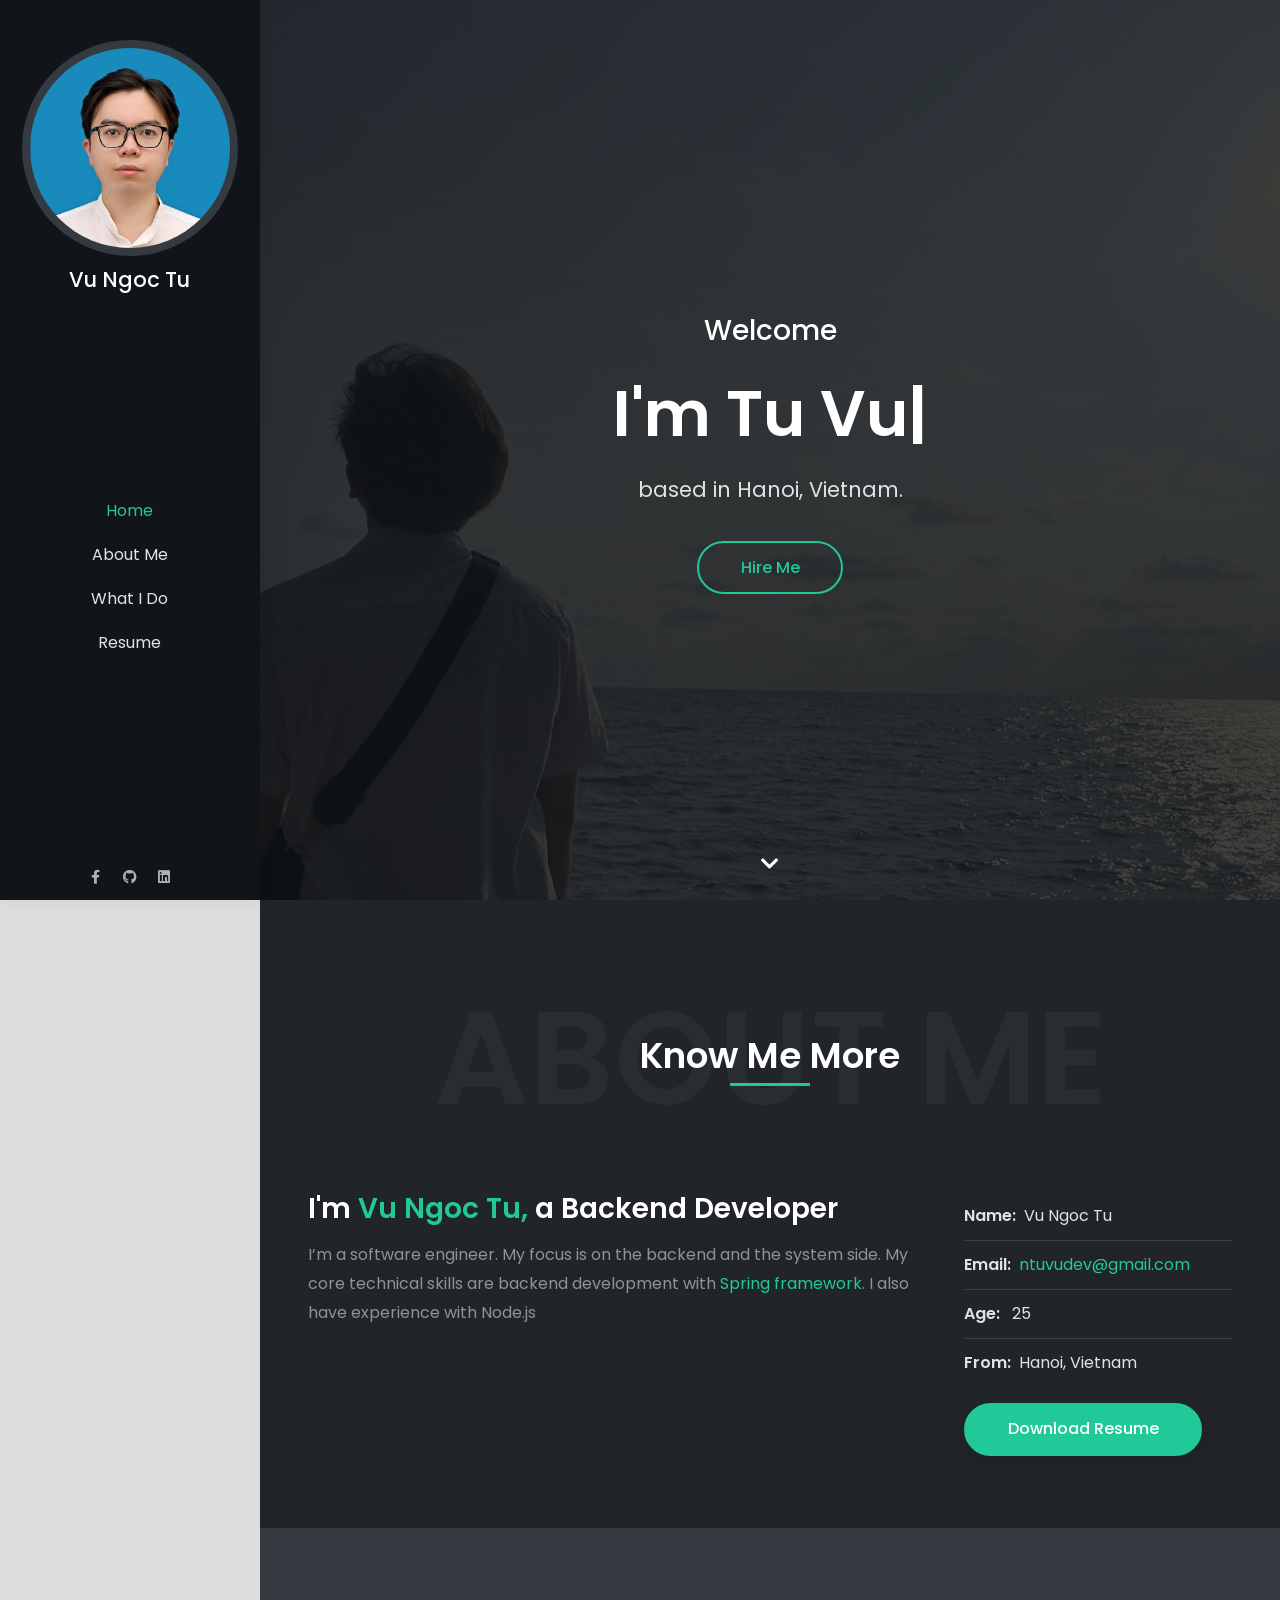
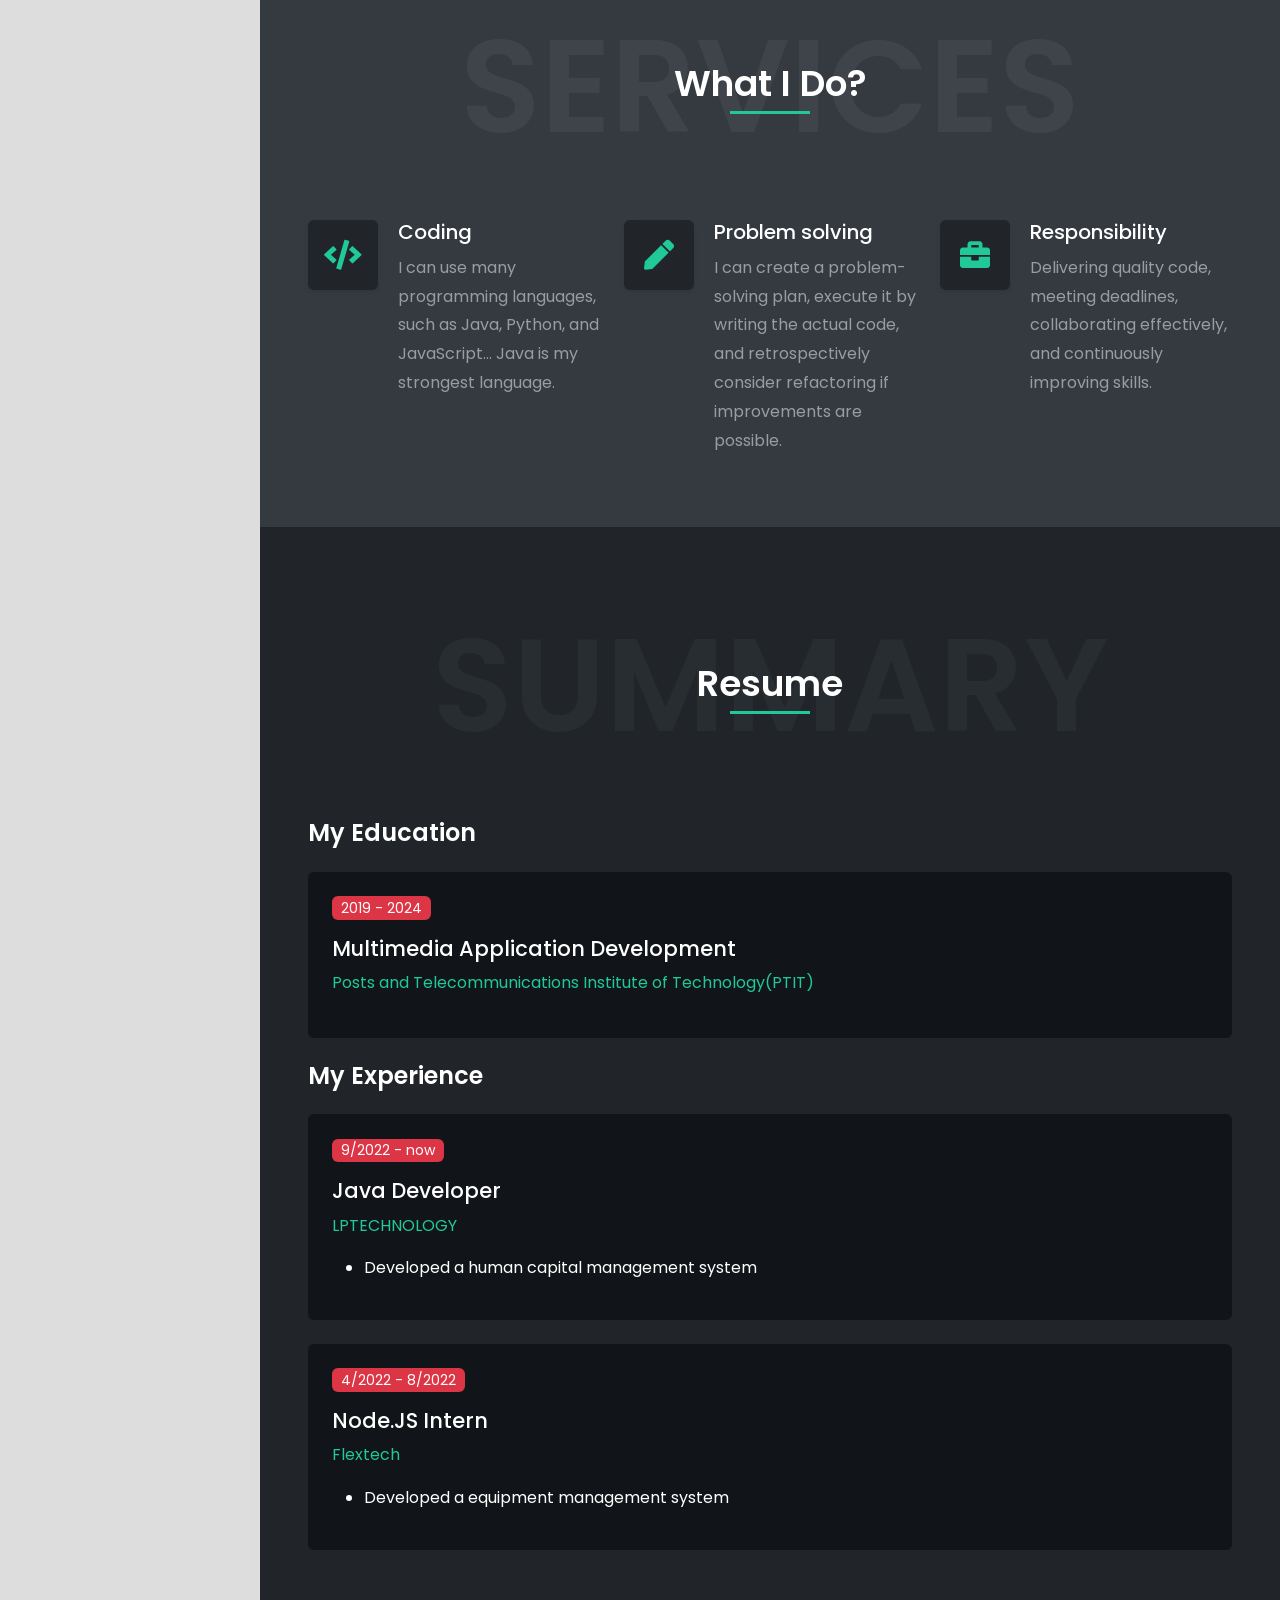
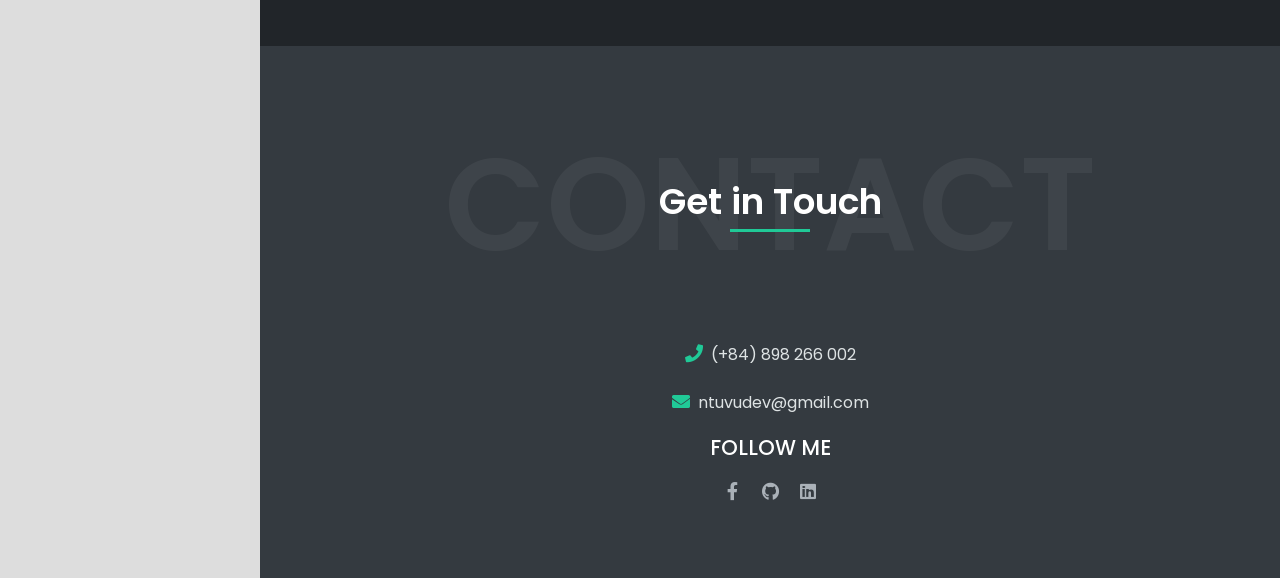
==== commit ee3f90d9: "Update index.html" ====
--- a/index.html
+++ b/index.html
@@ -269,7 +269,7 @@
                     </li>
                   </ul>
                   <a
-                    href="https://drive.google.com/file/d/1AuprsrfQoy9iCbVJSdbVp8icp1d9gJqL/view?usp=sharing"
+                    href="https://drive.google.com/file/d/1bFyi9LFk-5xyzXQZnRuxKqS0mkL0sF-y/view?usp=sharing"
                     target="_blank"
                     class="btn btn-primary rounded-pill"
                     >Download Resume</a
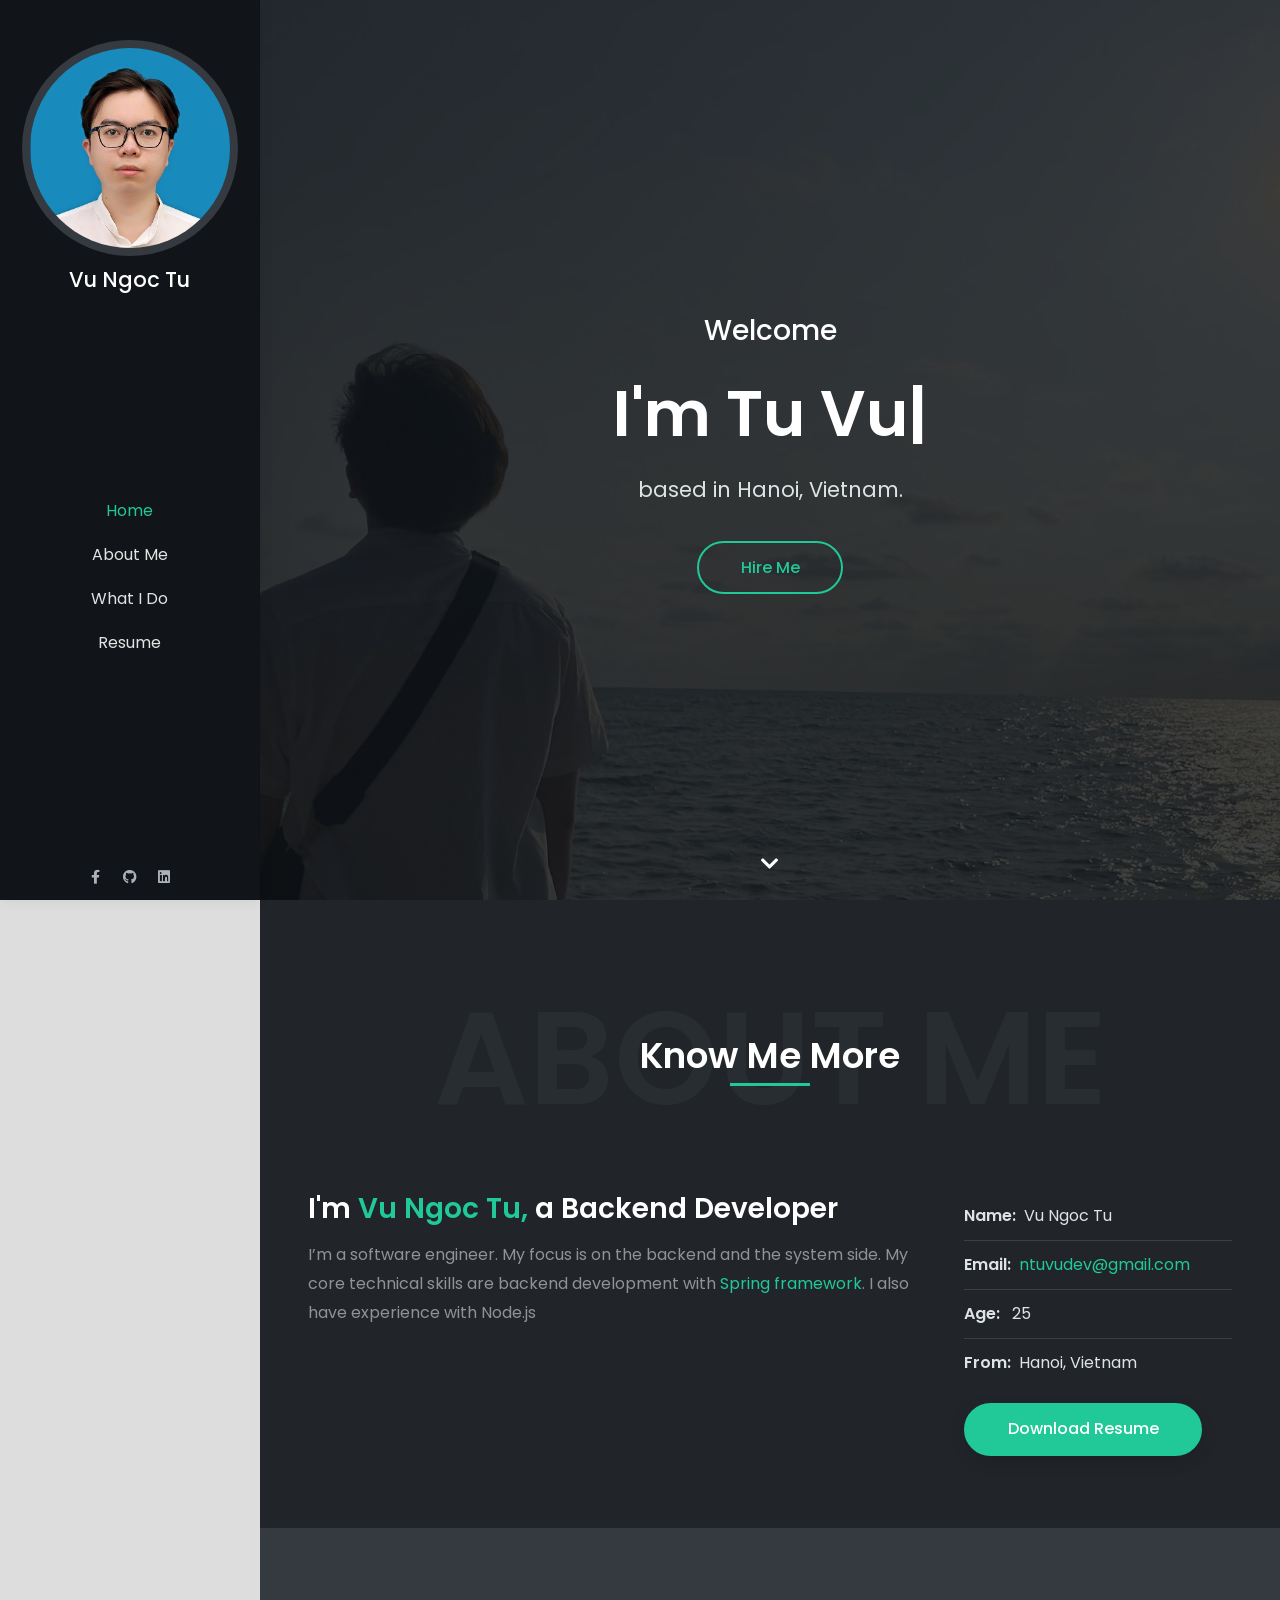
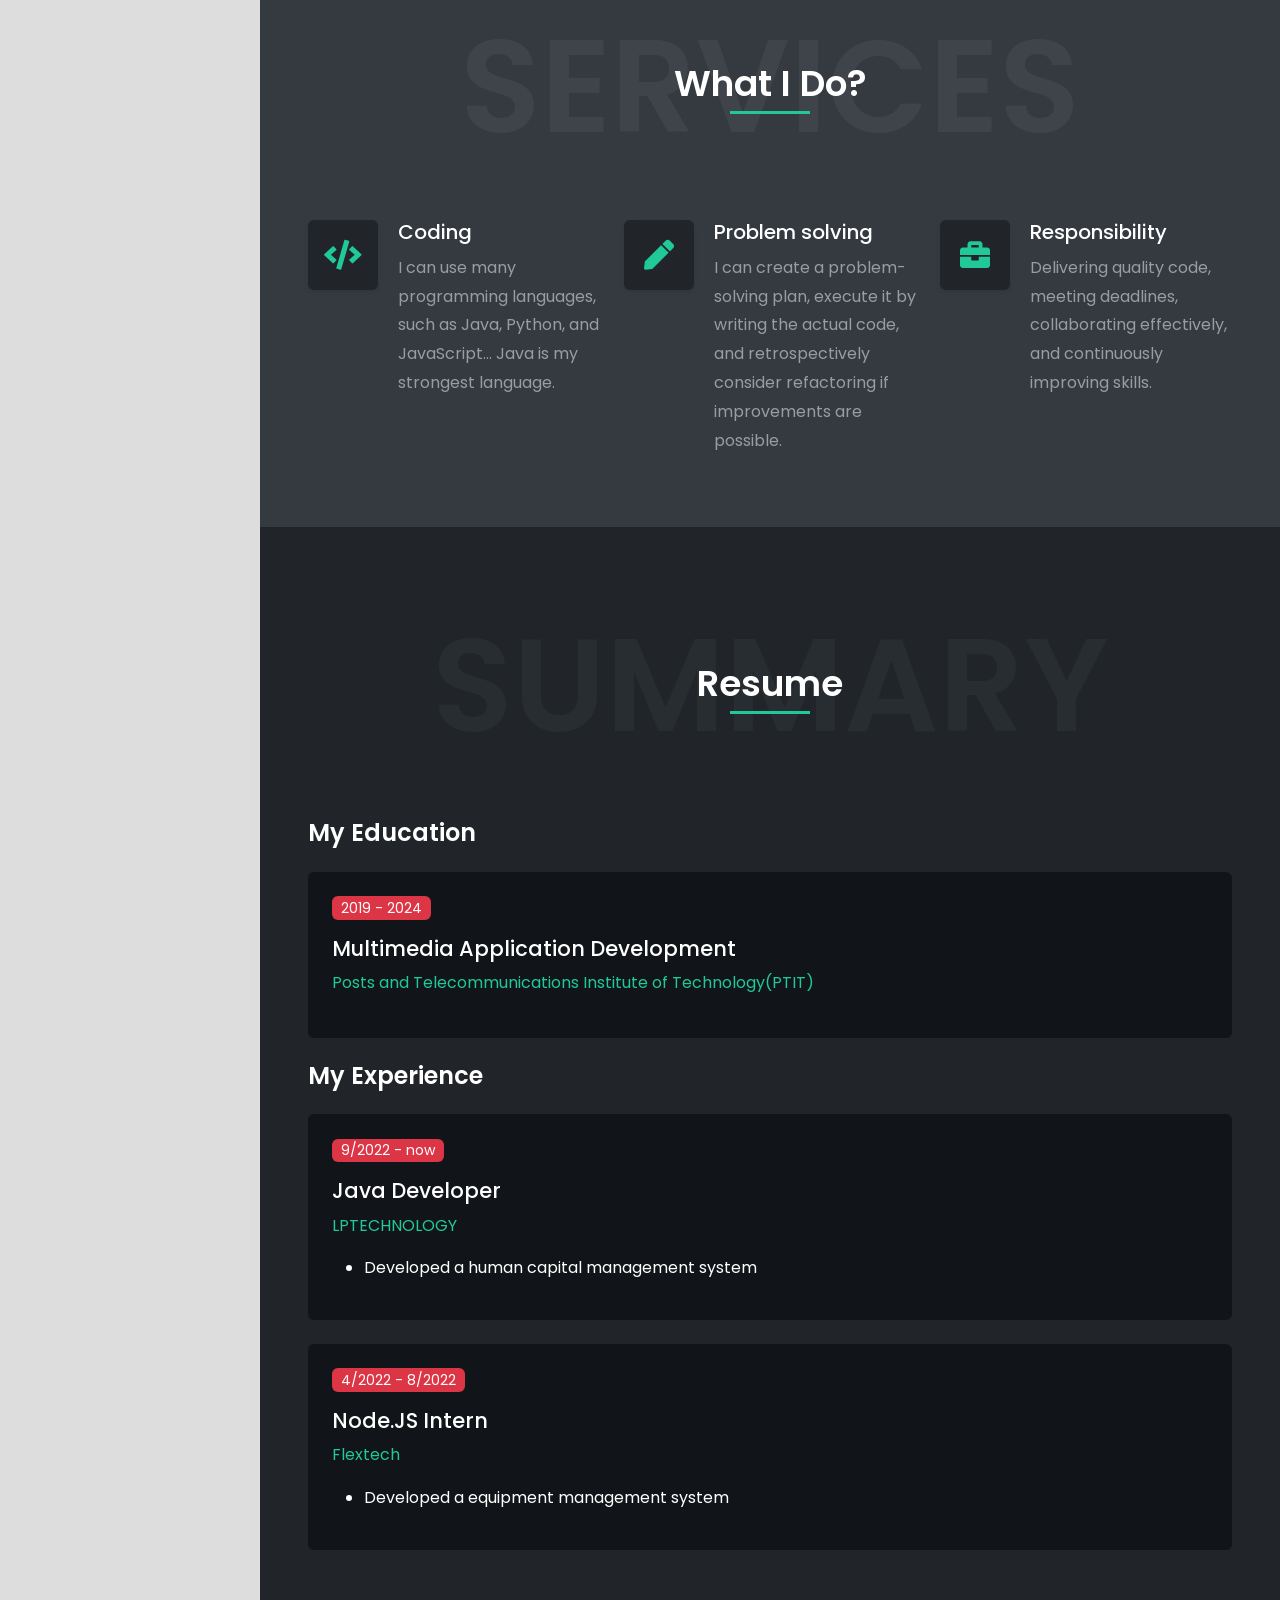
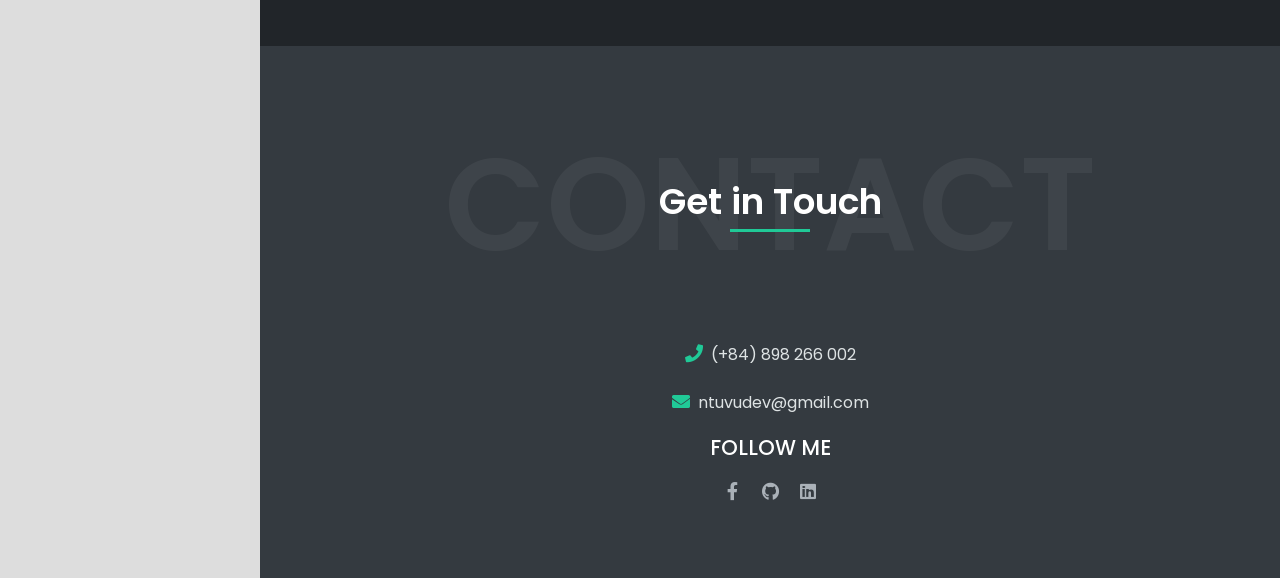
==== commit 85513d51: "Update index.html" ====
--- a/index.html
+++ b/index.html
@@ -5,7 +5,7 @@
     <meta http-equiv="X-UA-Compatible" content="IE=edge" />
     <meta name="viewport" content="width=device-width, initial-scale=1" />
     <link href="images/favicon.png" rel="icon" />
-    <title>Simone - Personal Portfolio Template</title>
+    <title>Tu Vu - Portfolio</title>
     <meta
       name="description"
       content="Simone is responsive bootstrap 5 one page personal portfolio html template."
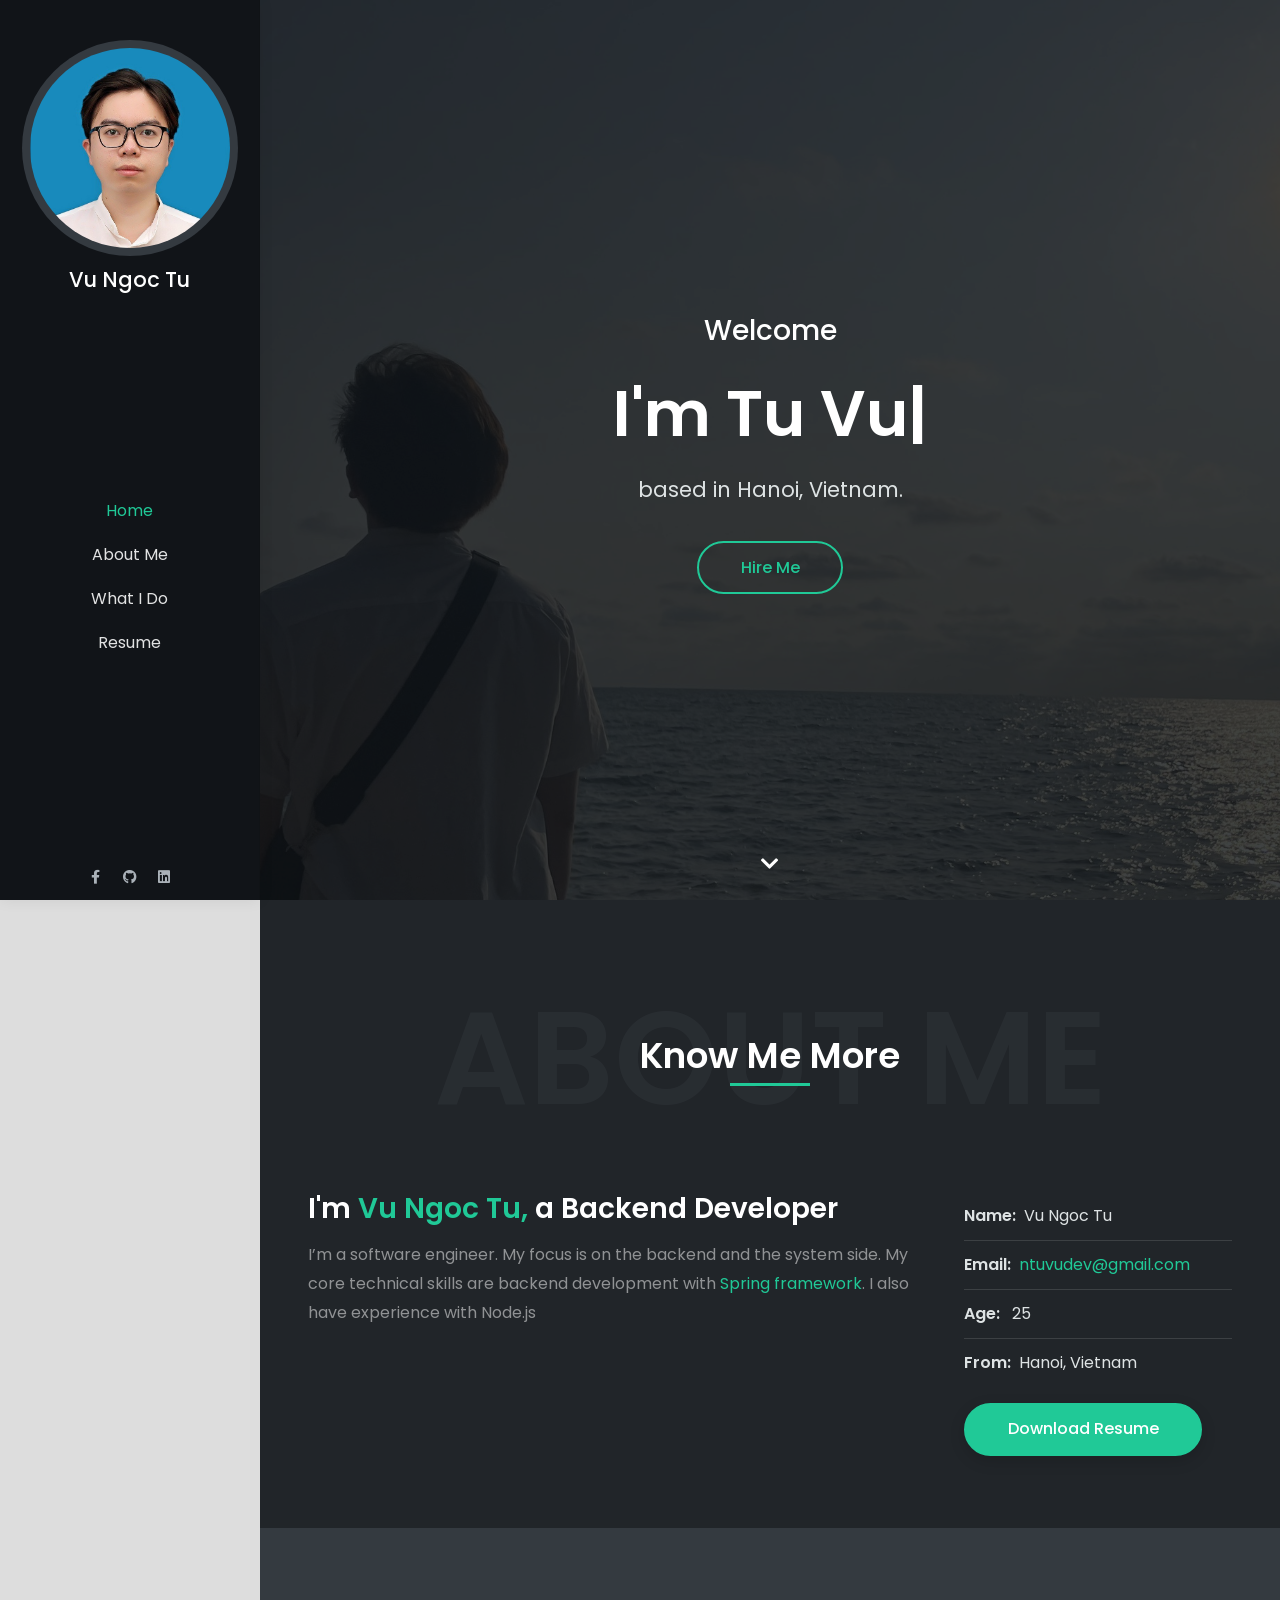
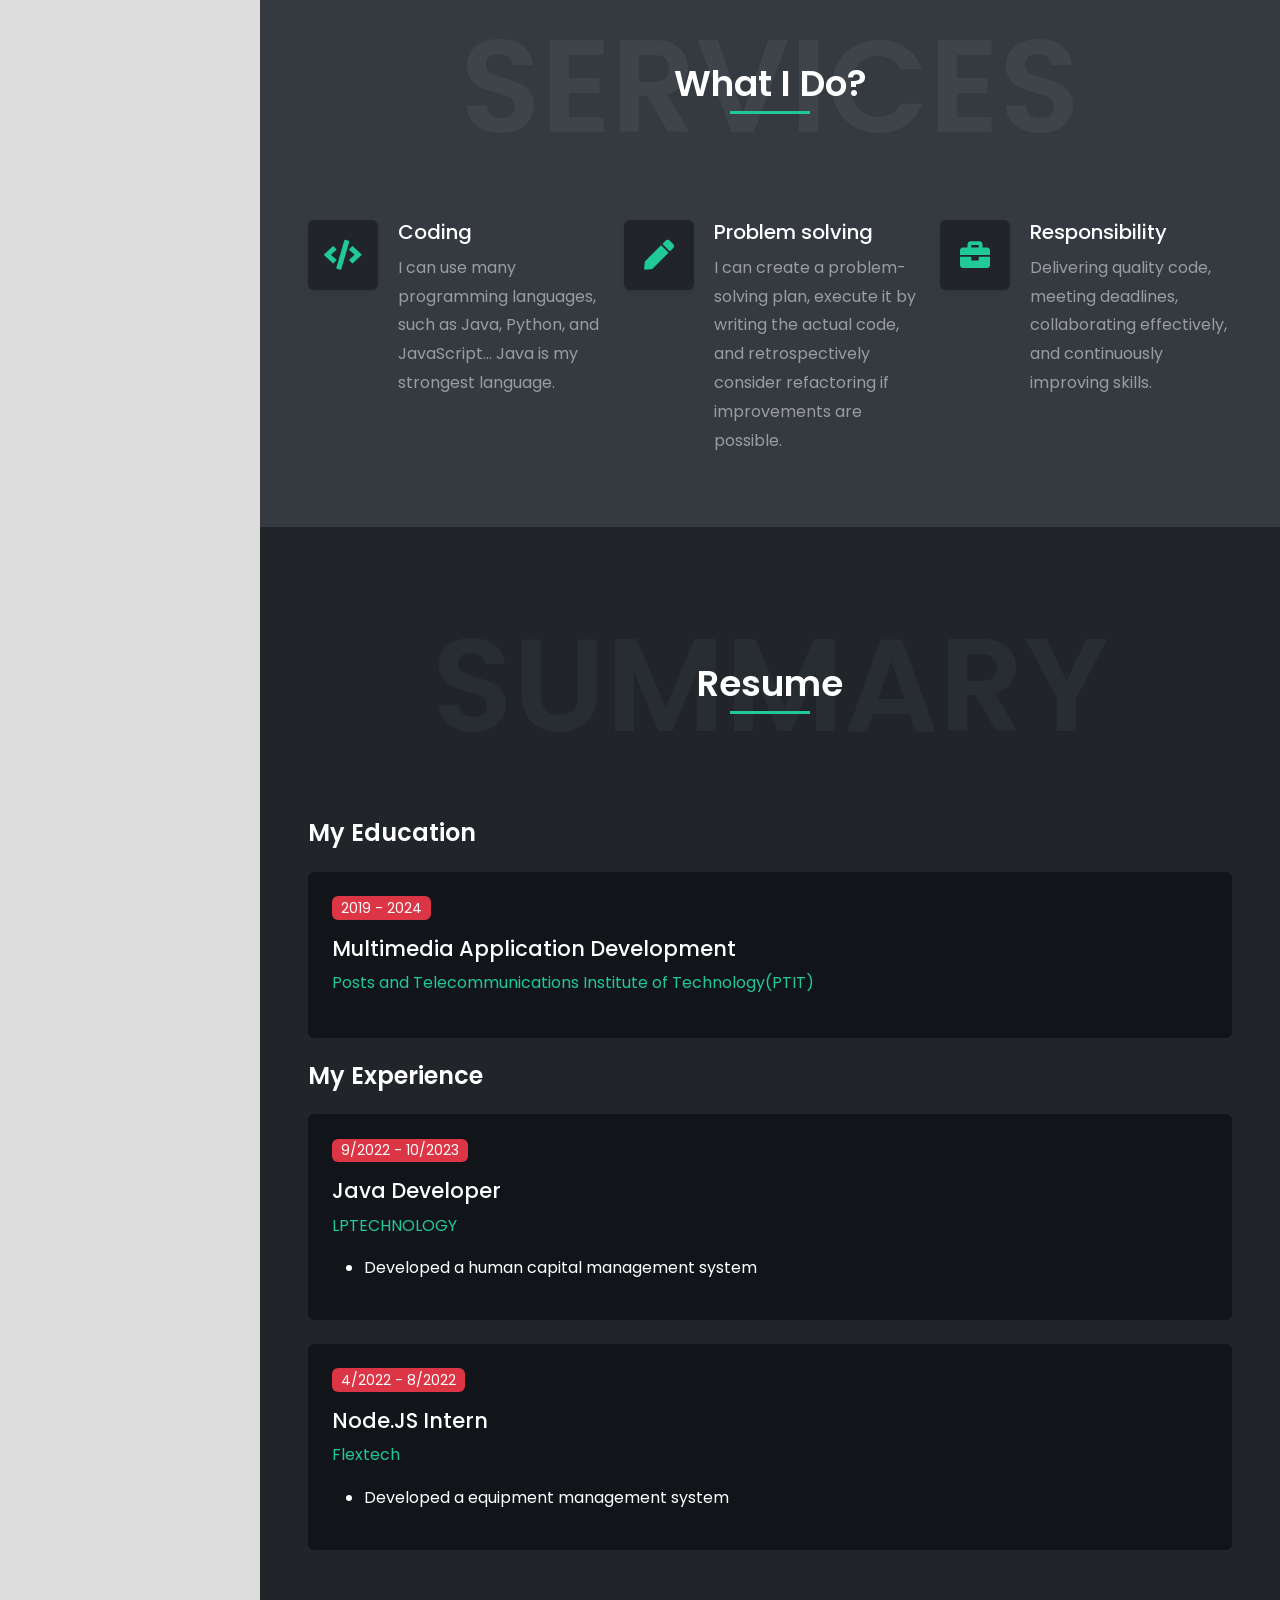
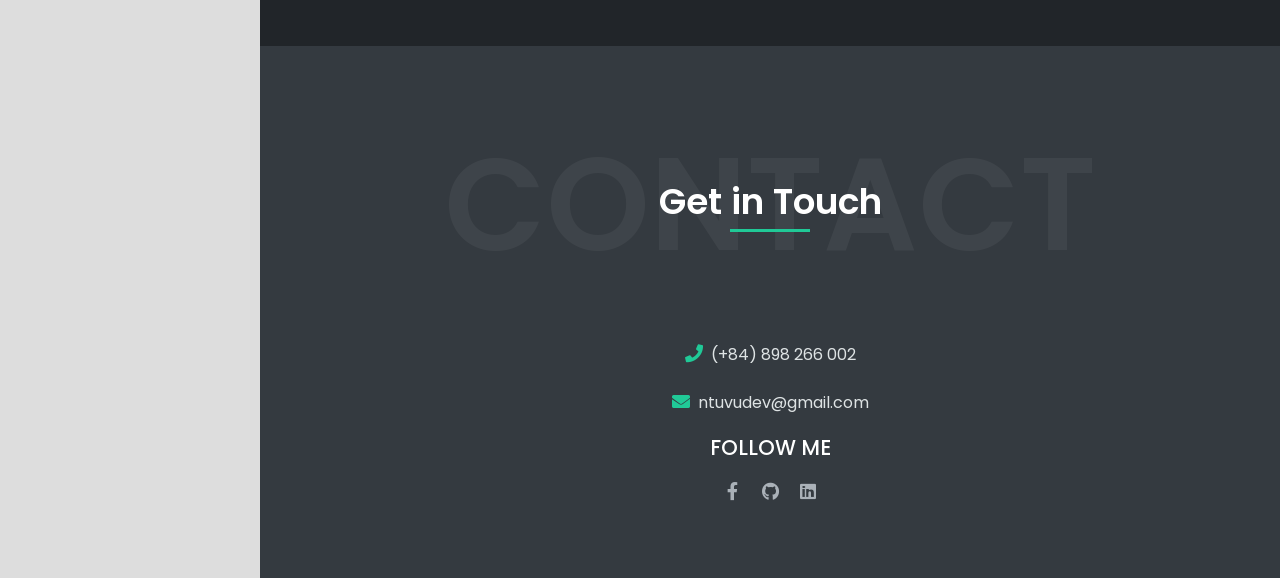
==== commit b399134e: "Update index.html" ====
--- a/index.html
+++ b/index.html
@@ -396,7 +396,7 @@
               <div class="col-md-12">
                 <h2 class="text-6 text-white fw-600 mb-4">My Experience</h2>
                 <div class="bg-dark rounded p-4 mb-4">
-                  <p class="badge bg-danger text-2 fw-400">9/2022 - now</p>
+                  <p class="badge bg-danger text-2 fw-400">9/2022 - 10/2023</p>
                   <h3 class="text-5 text-white">Java Developer</h3>
                   <p class="text-primary">LPTECHNOLOGY</p>
                   <p class="text-white-50 mb-0">
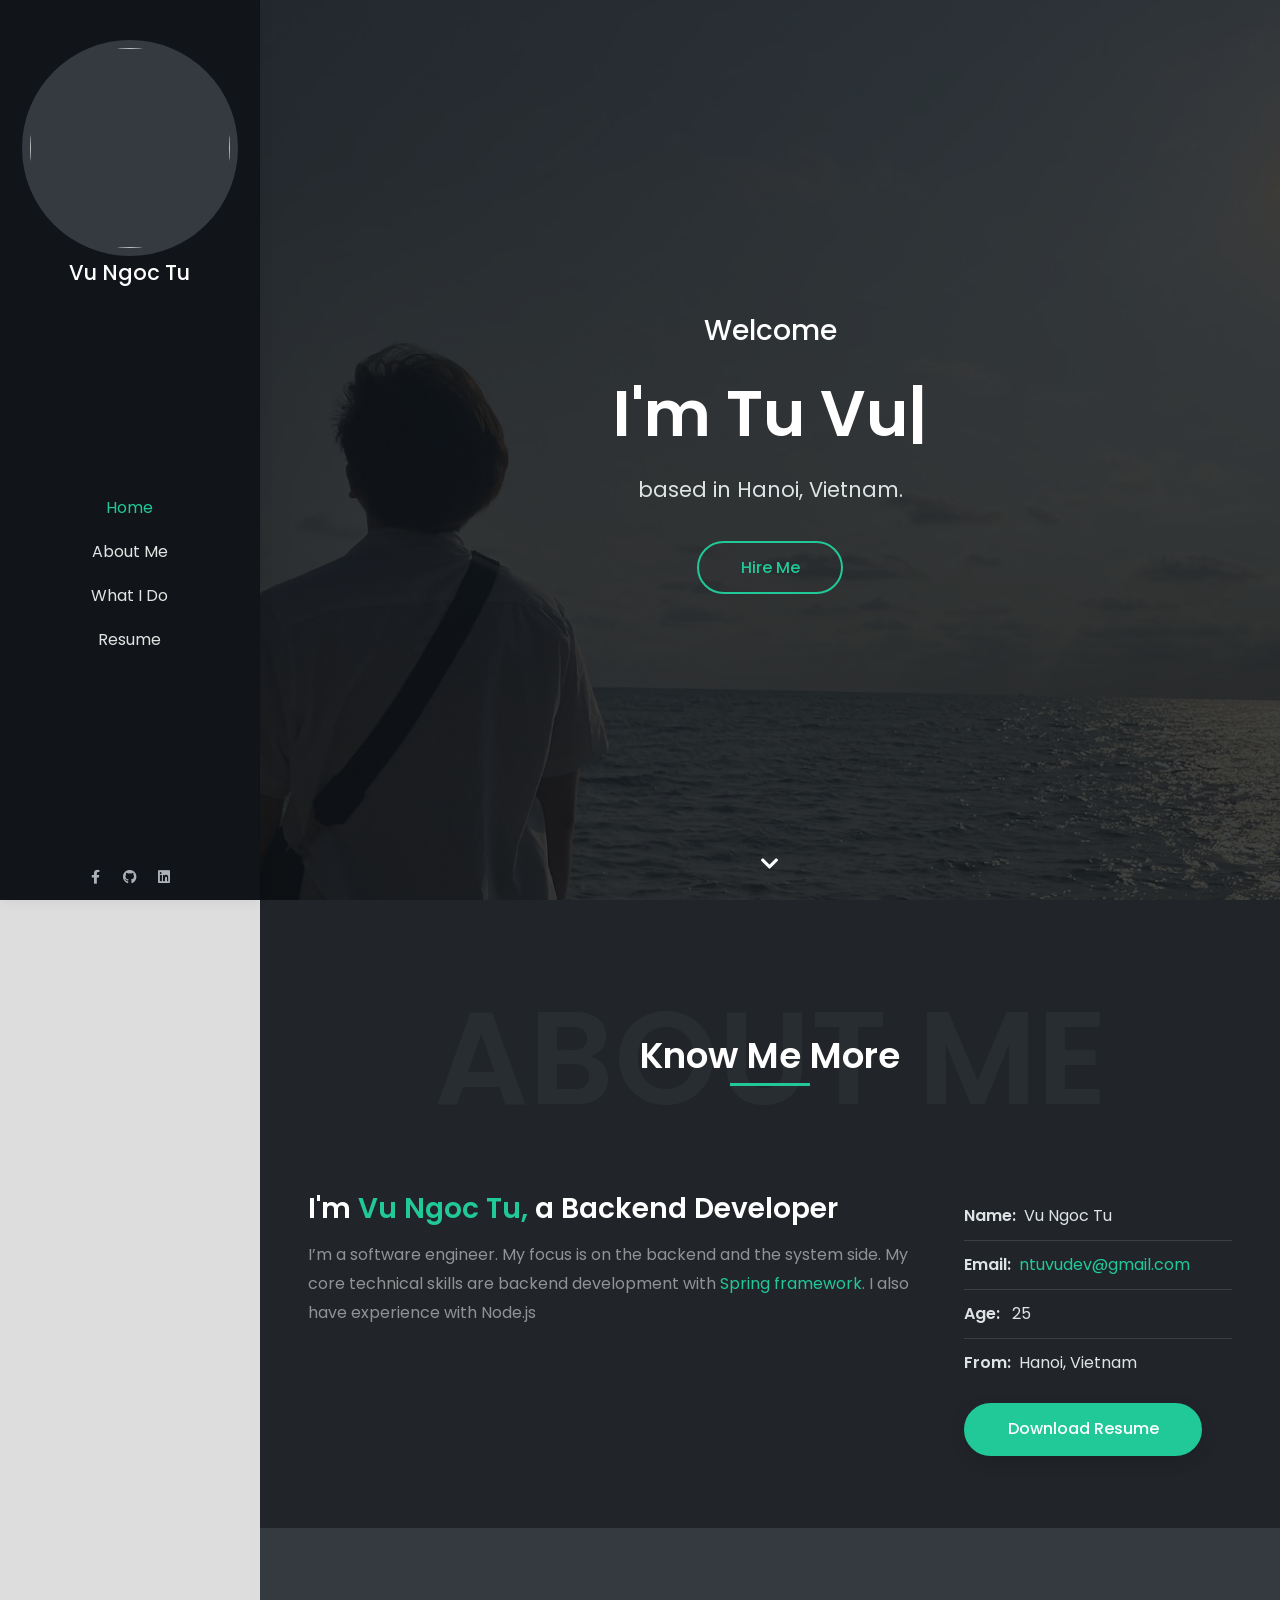
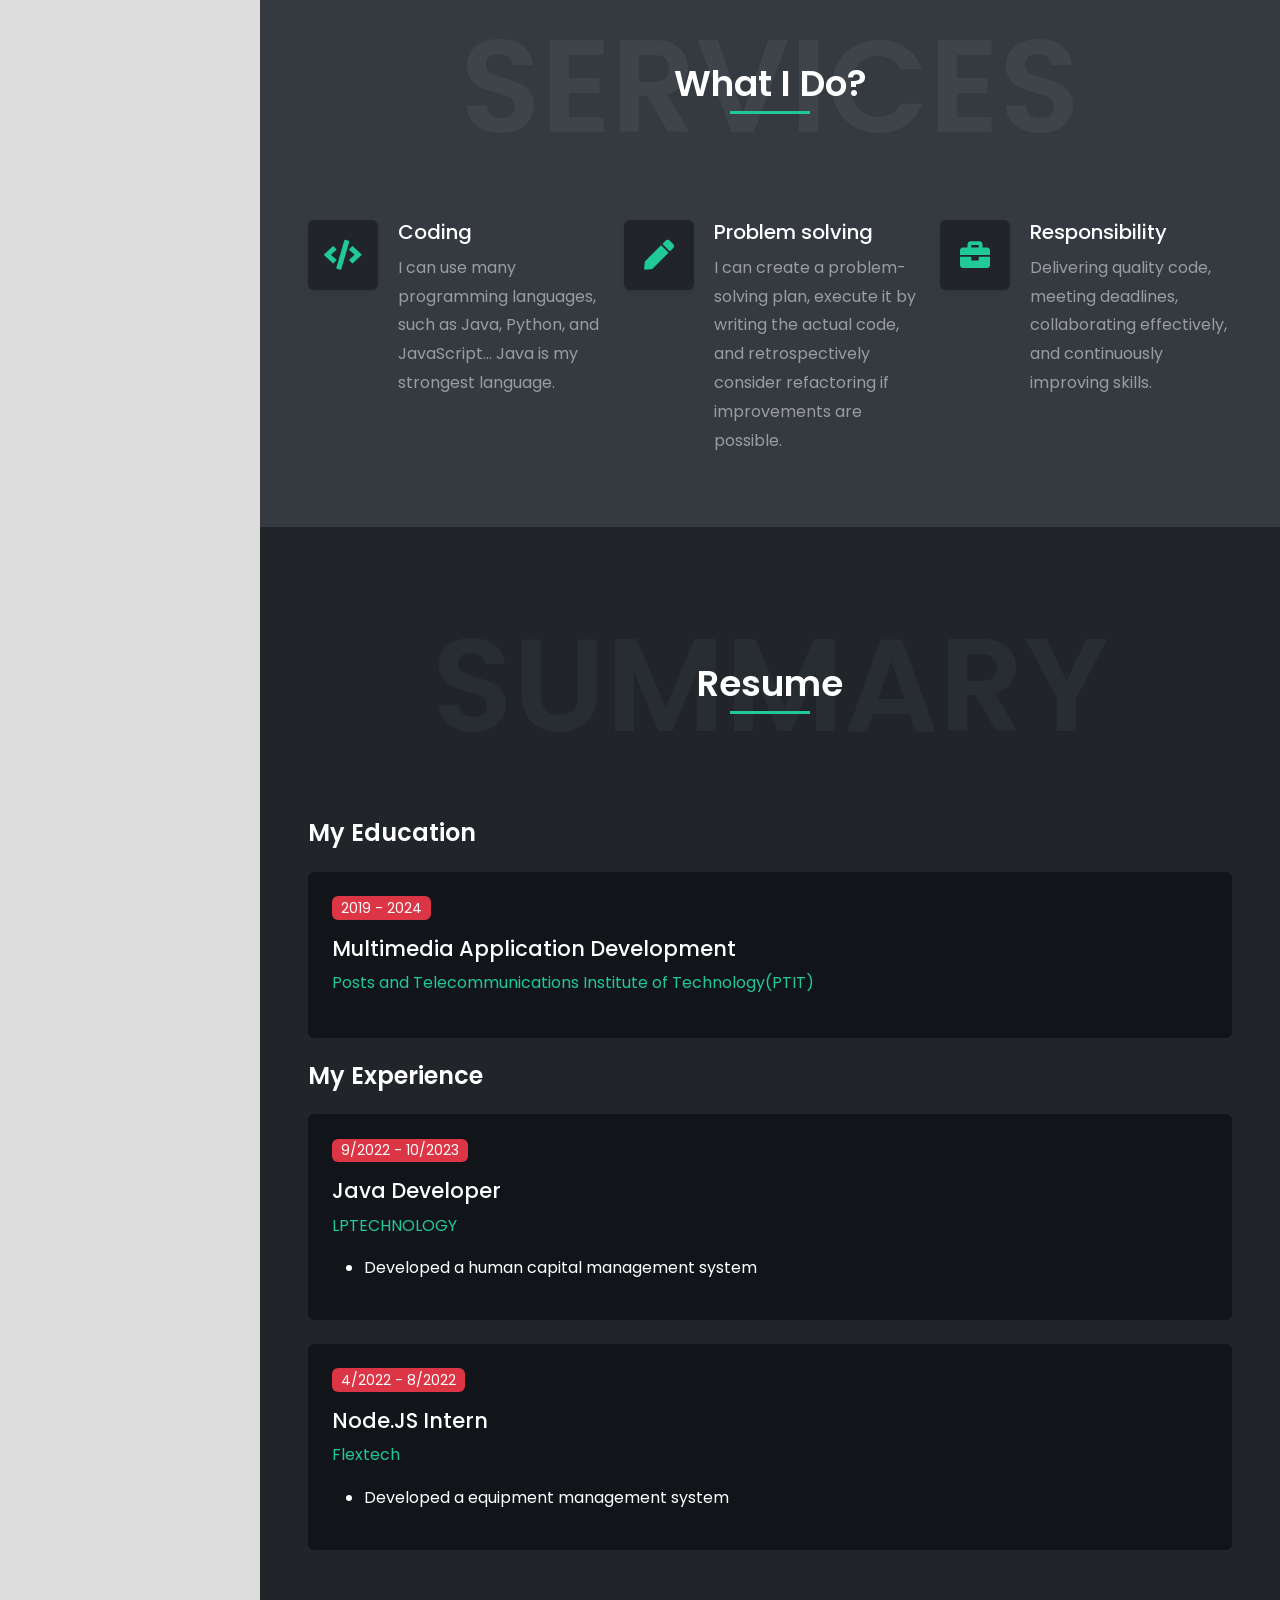
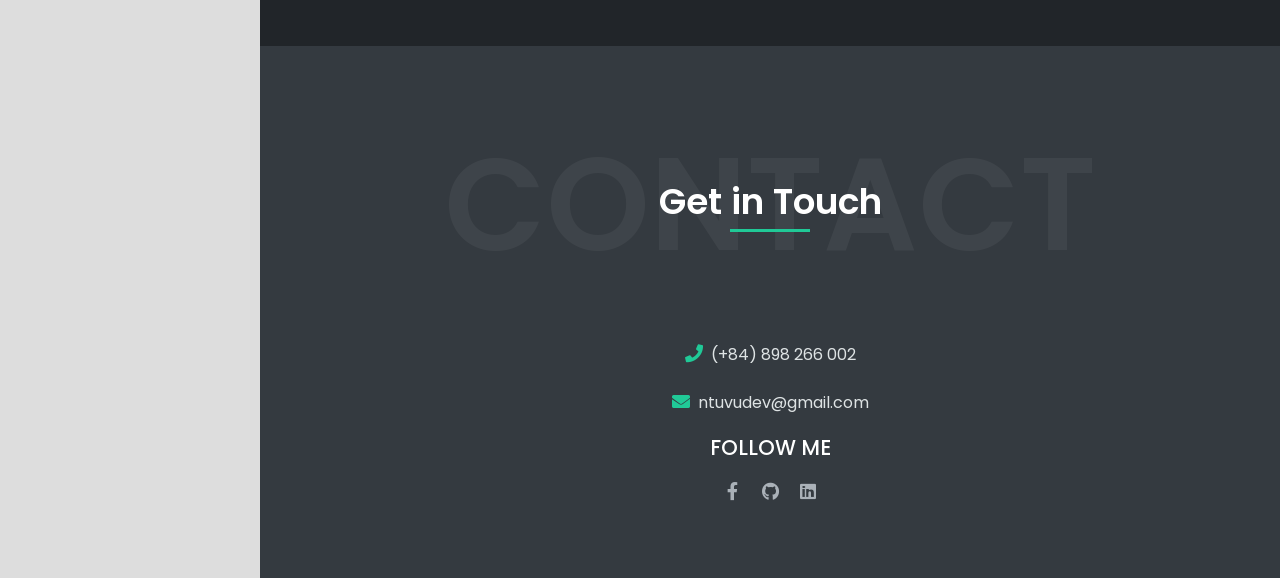
==== commit f2e9060d: "update image" ====
--- a/index.html
+++ b/index.html
@@ -88,7 +88,7 @@
                 <img
                   class="img-fluid rounded-pill d-block"
                   style="width: 200px; height: 200px; object-fit: cover"
-                  src="images/profile.png"
+                  src="images/profile.jpg"
                   title="I'm Tu"
                   alt=""
                 />
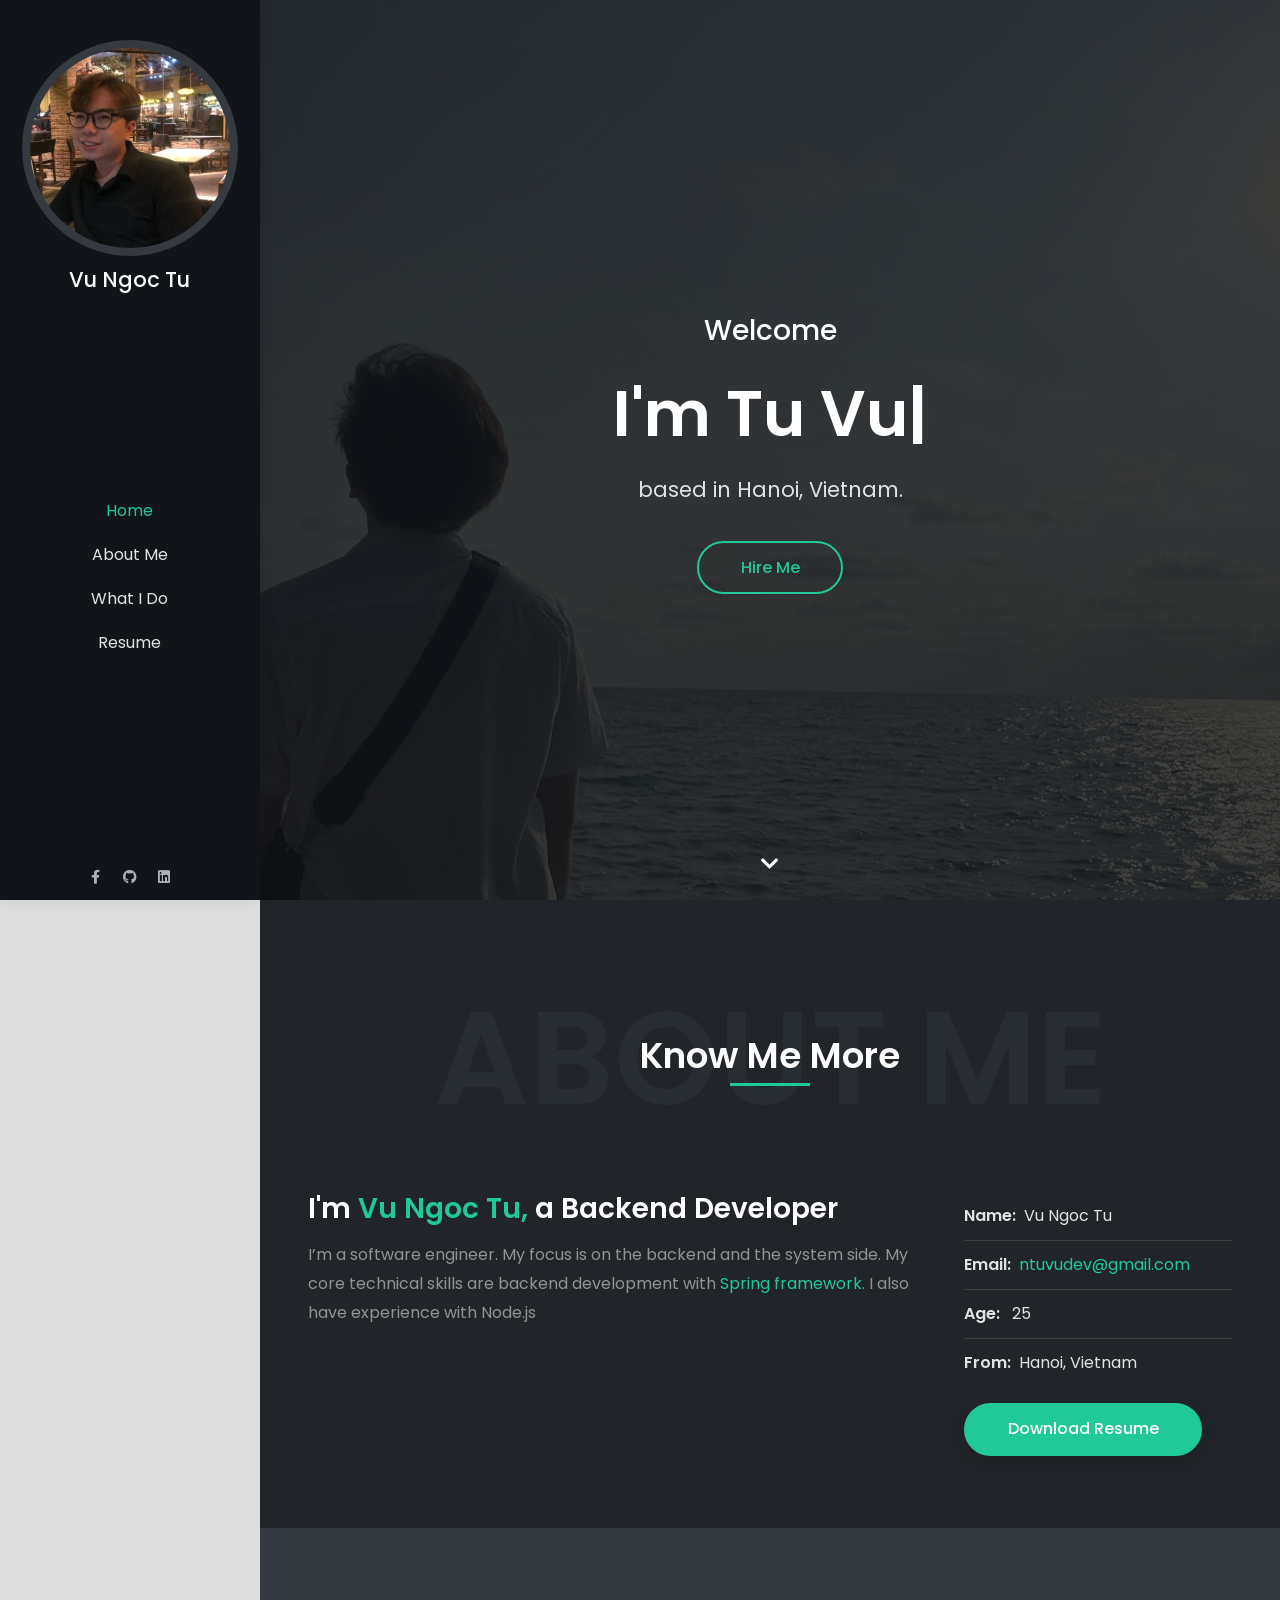
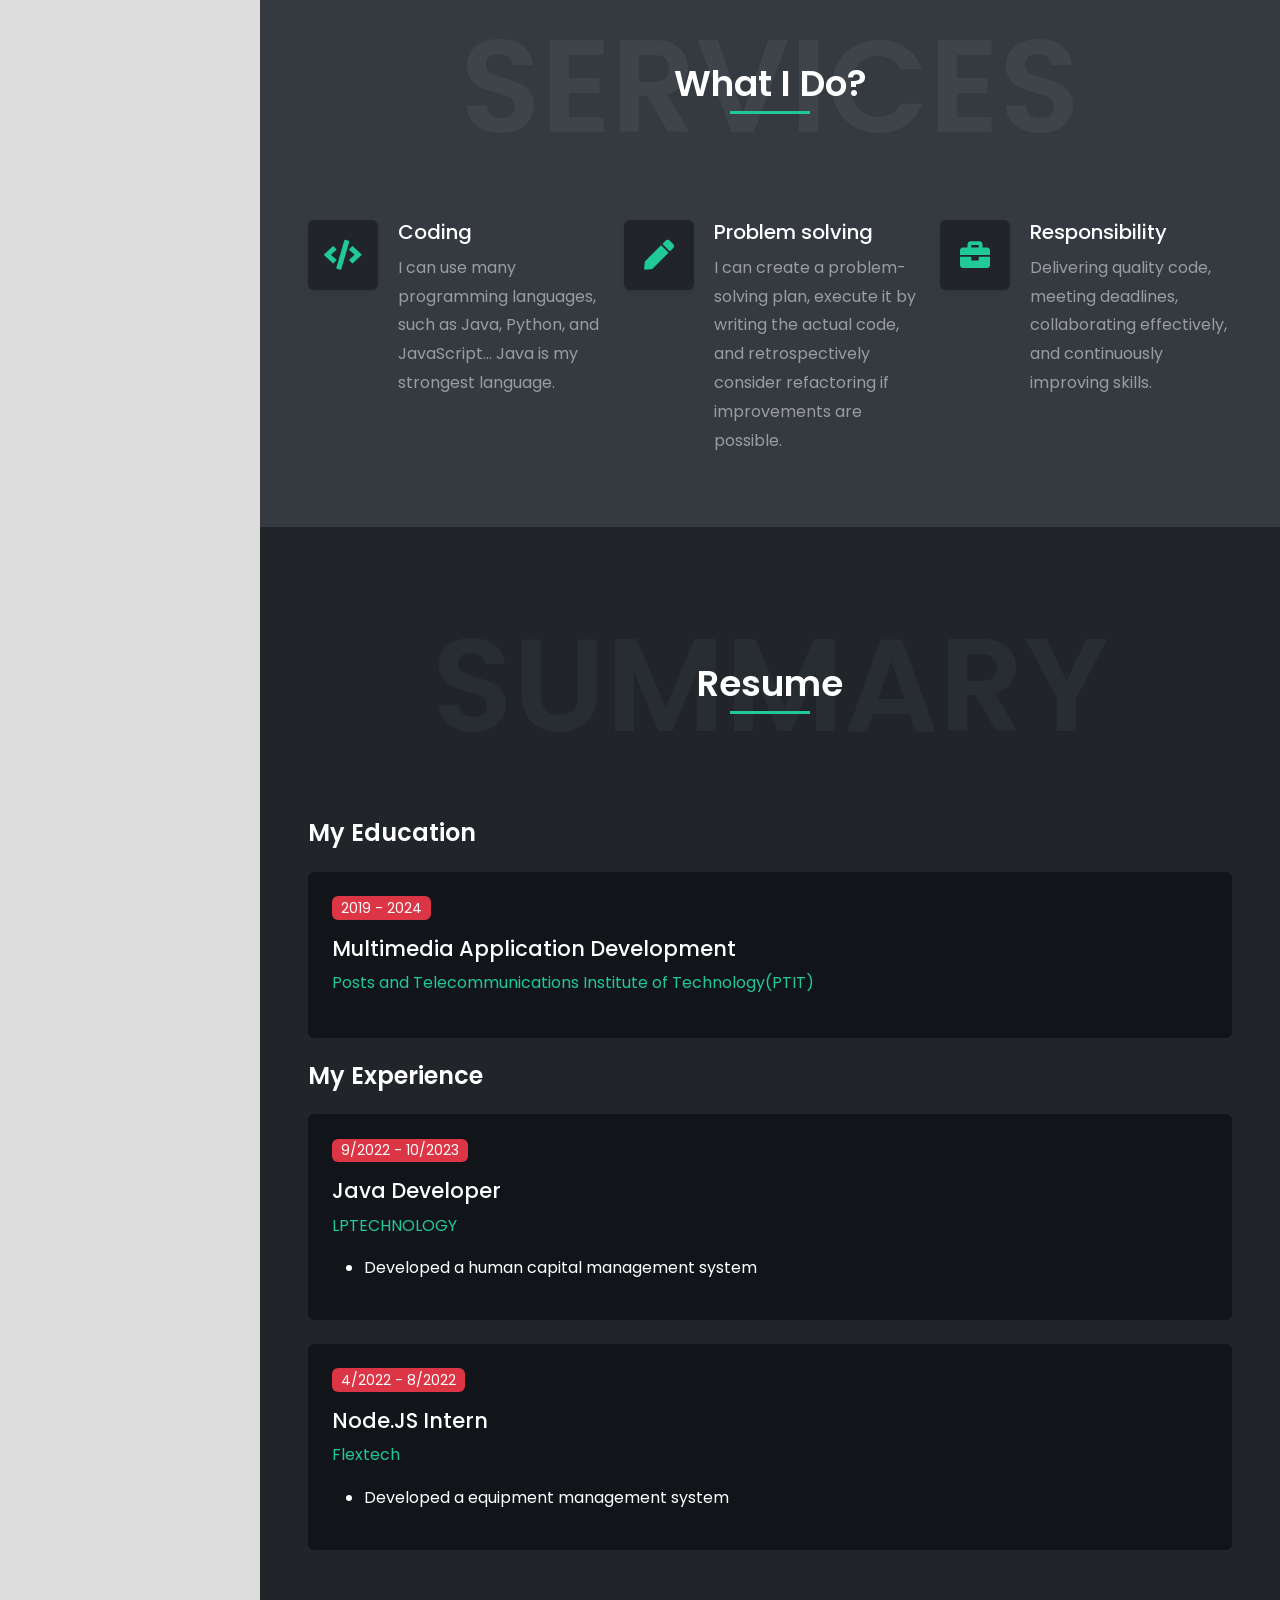
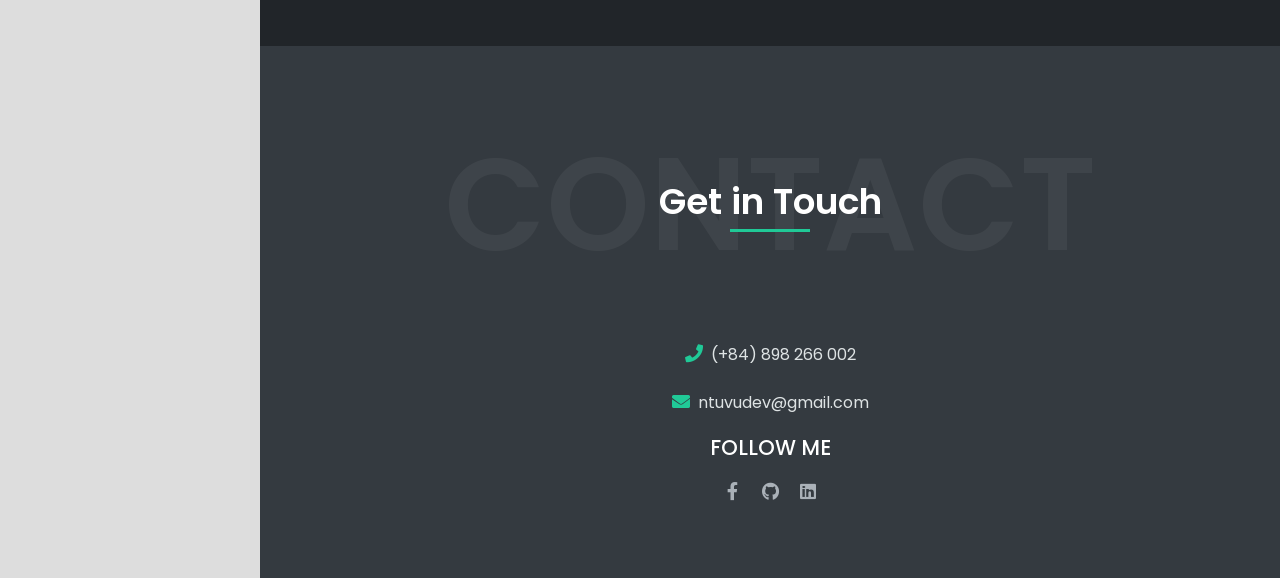
==== commit 4c255884: "update link" ====
--- a/index.html
+++ b/index.html
@@ -269,7 +269,7 @@
                     </li>
                   </ul>
                   <a
-                    href="https://drive.google.com/file/d/1bFyi9LFk-5xyzXQZnRuxKqS0mkL0sF-y/view?usp=sharing"
+                    href="https://drive.google.com/file/d/1tmO_6HA6QNF-Jr223kuY4Xn81-Oe9Qw5/view?usp=sharing"
                     target="_blank"
                     class="btn btn-primary rounded-pill"
                     >Download Resume</a
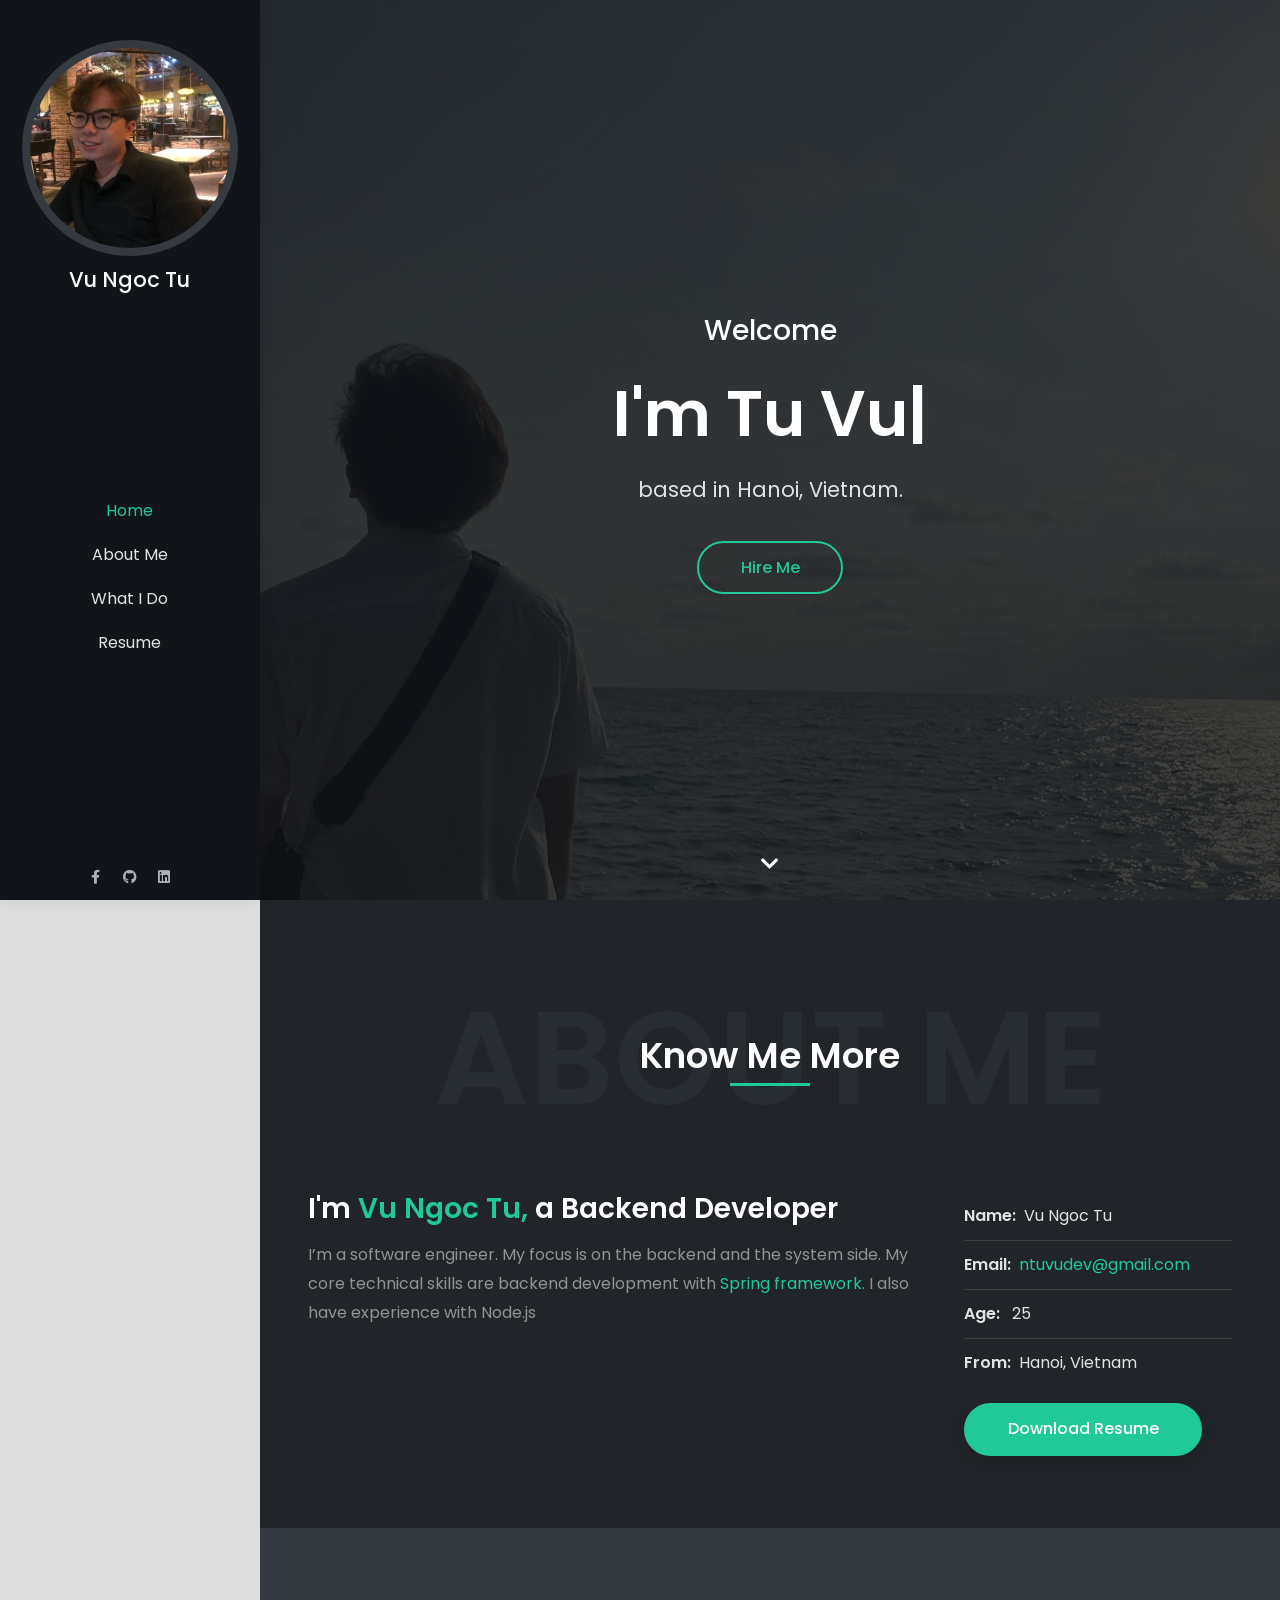
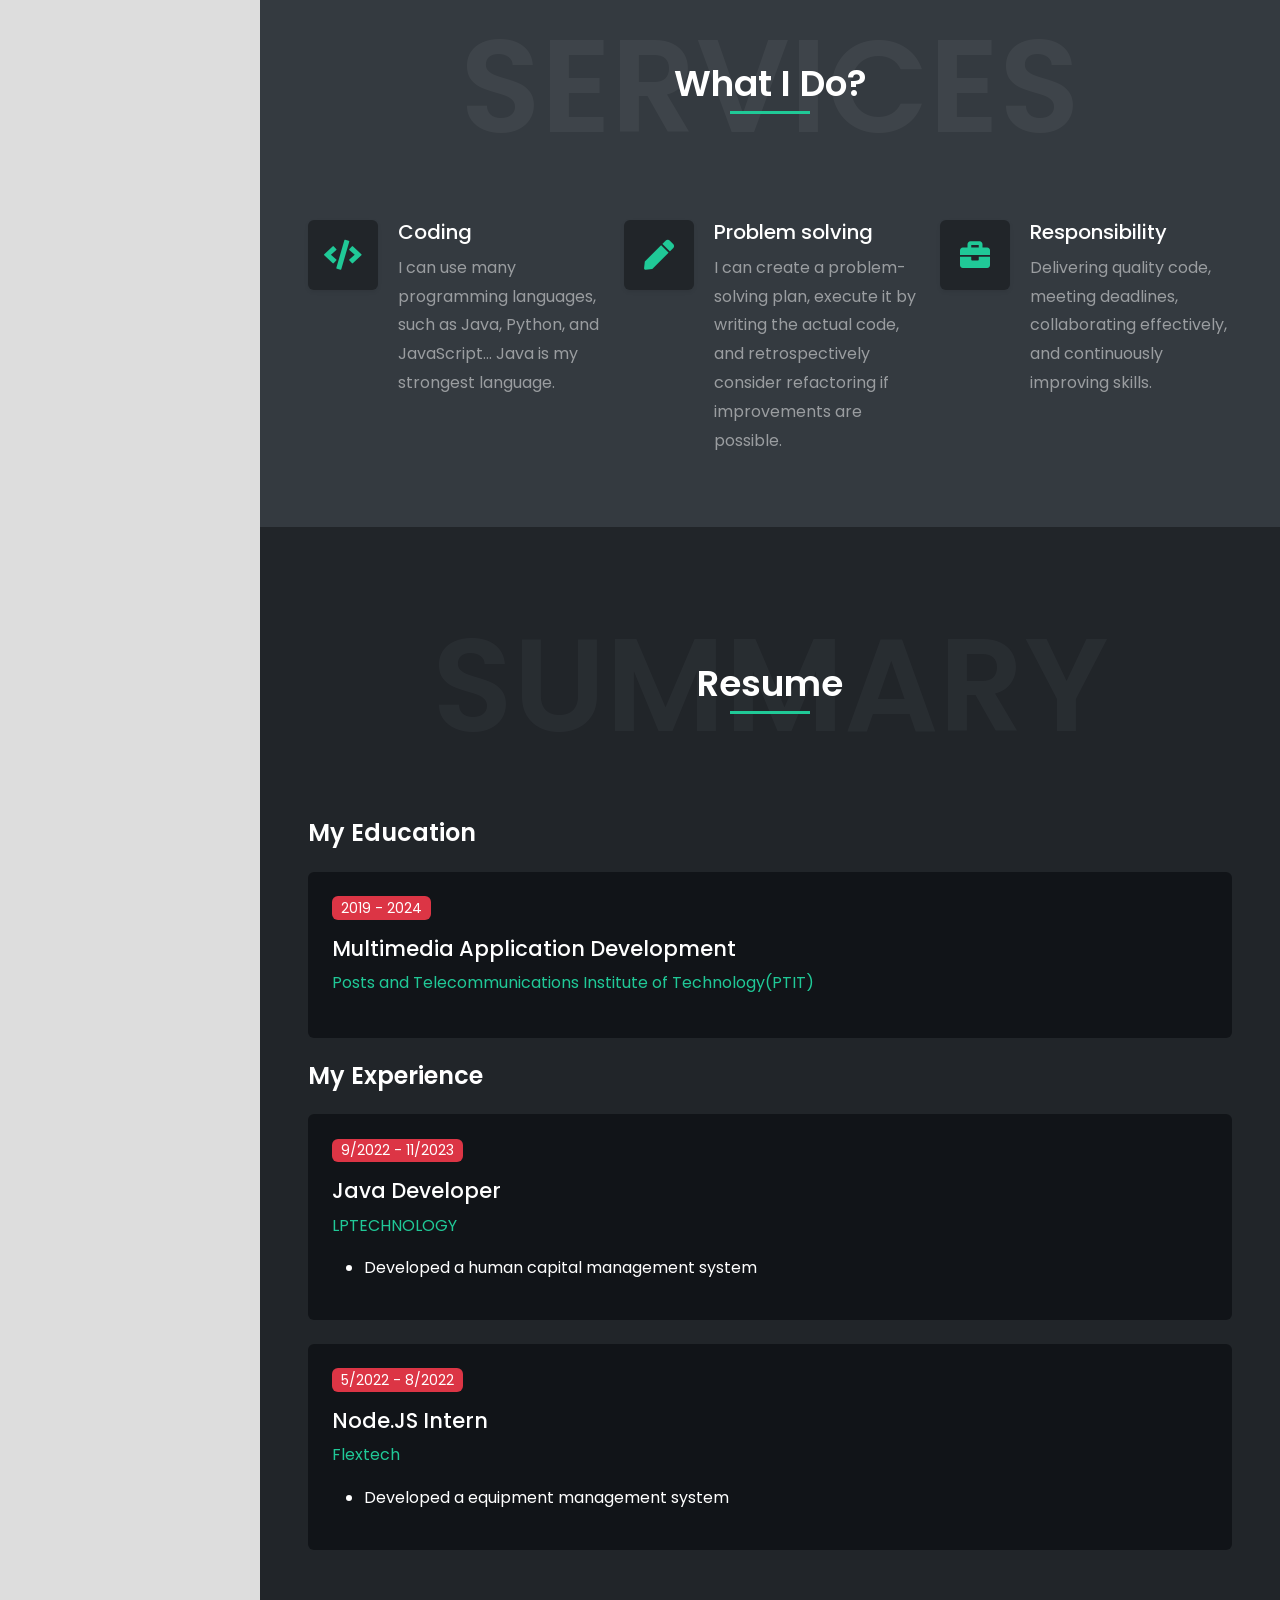
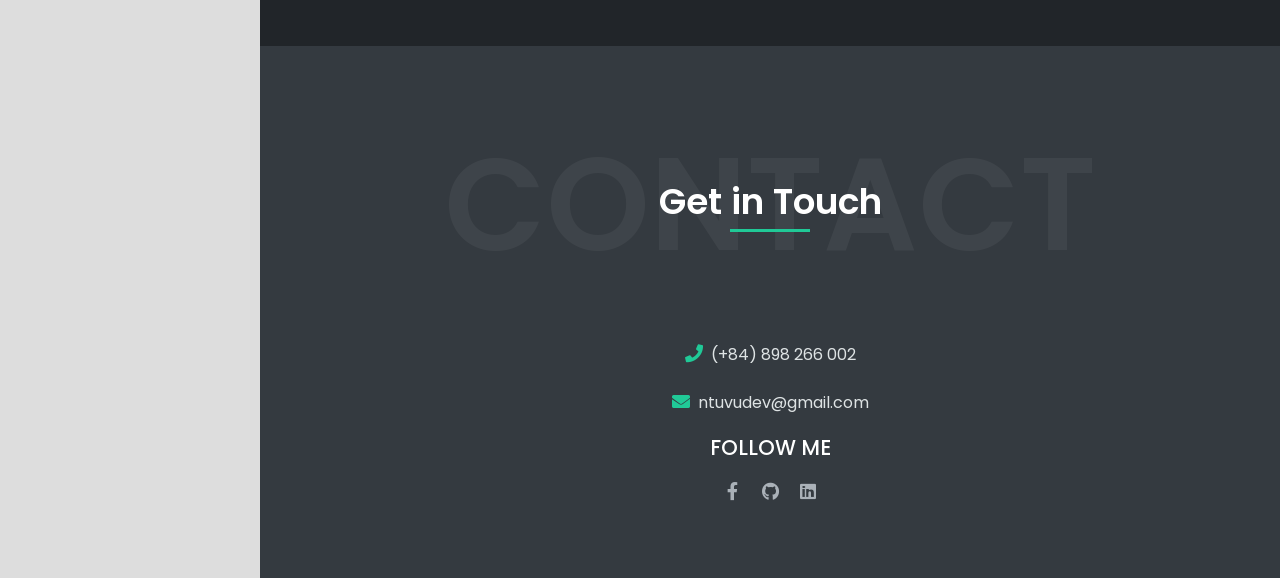
==== commit 9088e0da: "update year" ====
--- a/index.html
+++ b/index.html
@@ -396,7 +396,7 @@
               <div class="col-md-12">
                 <h2 class="text-6 text-white fw-600 mb-4">My Experience</h2>
                 <div class="bg-dark rounded p-4 mb-4">
-                  <p class="badge bg-danger text-2 fw-400">9/2022 - 10/2023</p>
+                  <p class="badge bg-danger text-2 fw-400">9/2022 - 11/2023</p>
                   <h3 class="text-5 text-white">Java Developer</h3>
                   <p class="text-primary">LPTECHNOLOGY</p>
                   <p class="text-white-50 mb-0">
@@ -406,7 +406,7 @@
                   </p>
                 </div>
                 <div class="bg-dark rounded p-4 mb-4">
-                  <p class="badge bg-danger text-2 fw-400">4/2022 - 8/2022</p>
+                  <p class="badge bg-danger text-2 fw-400">5/2022 - 8/2022</p>
                   <h3 class="text-5 text-white">Node.JS Intern</h3>
                   <p class="text-primary">Flextech</p>
                   <p class="text-white-50 mb-0">
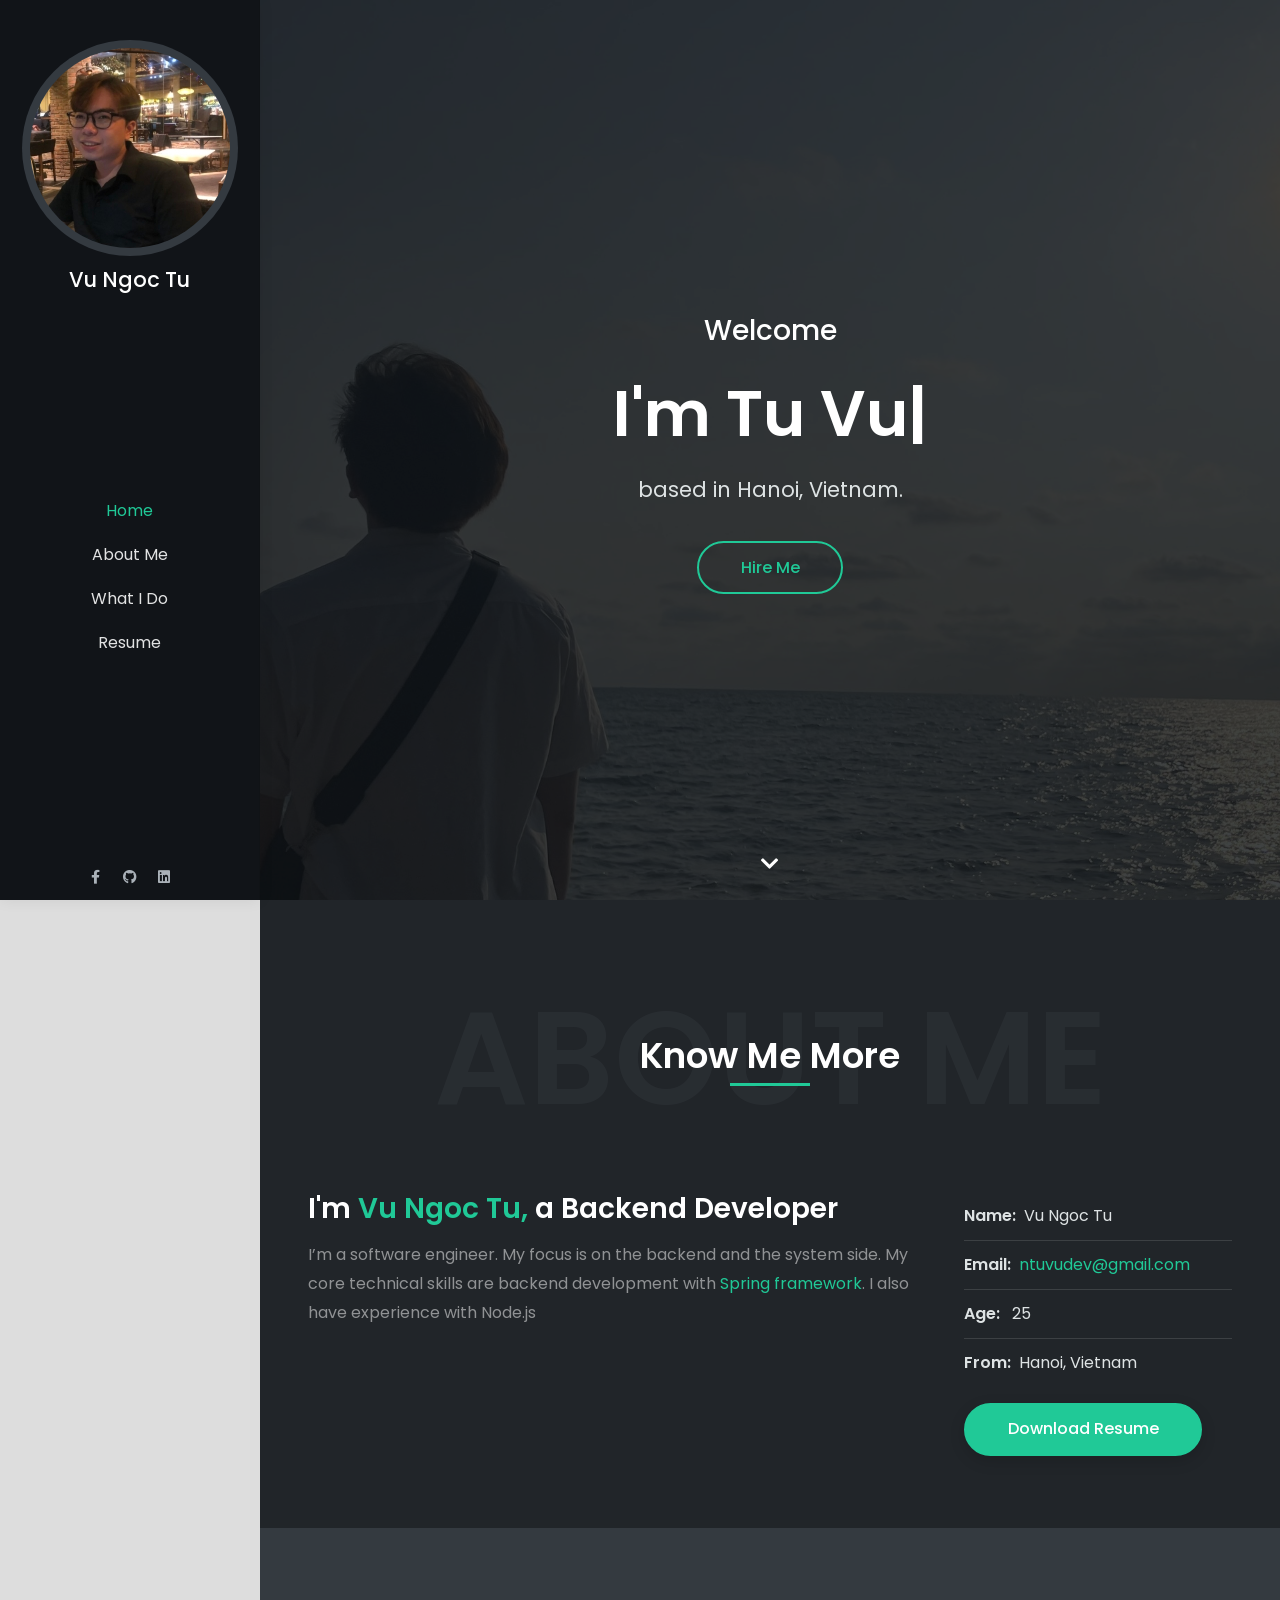
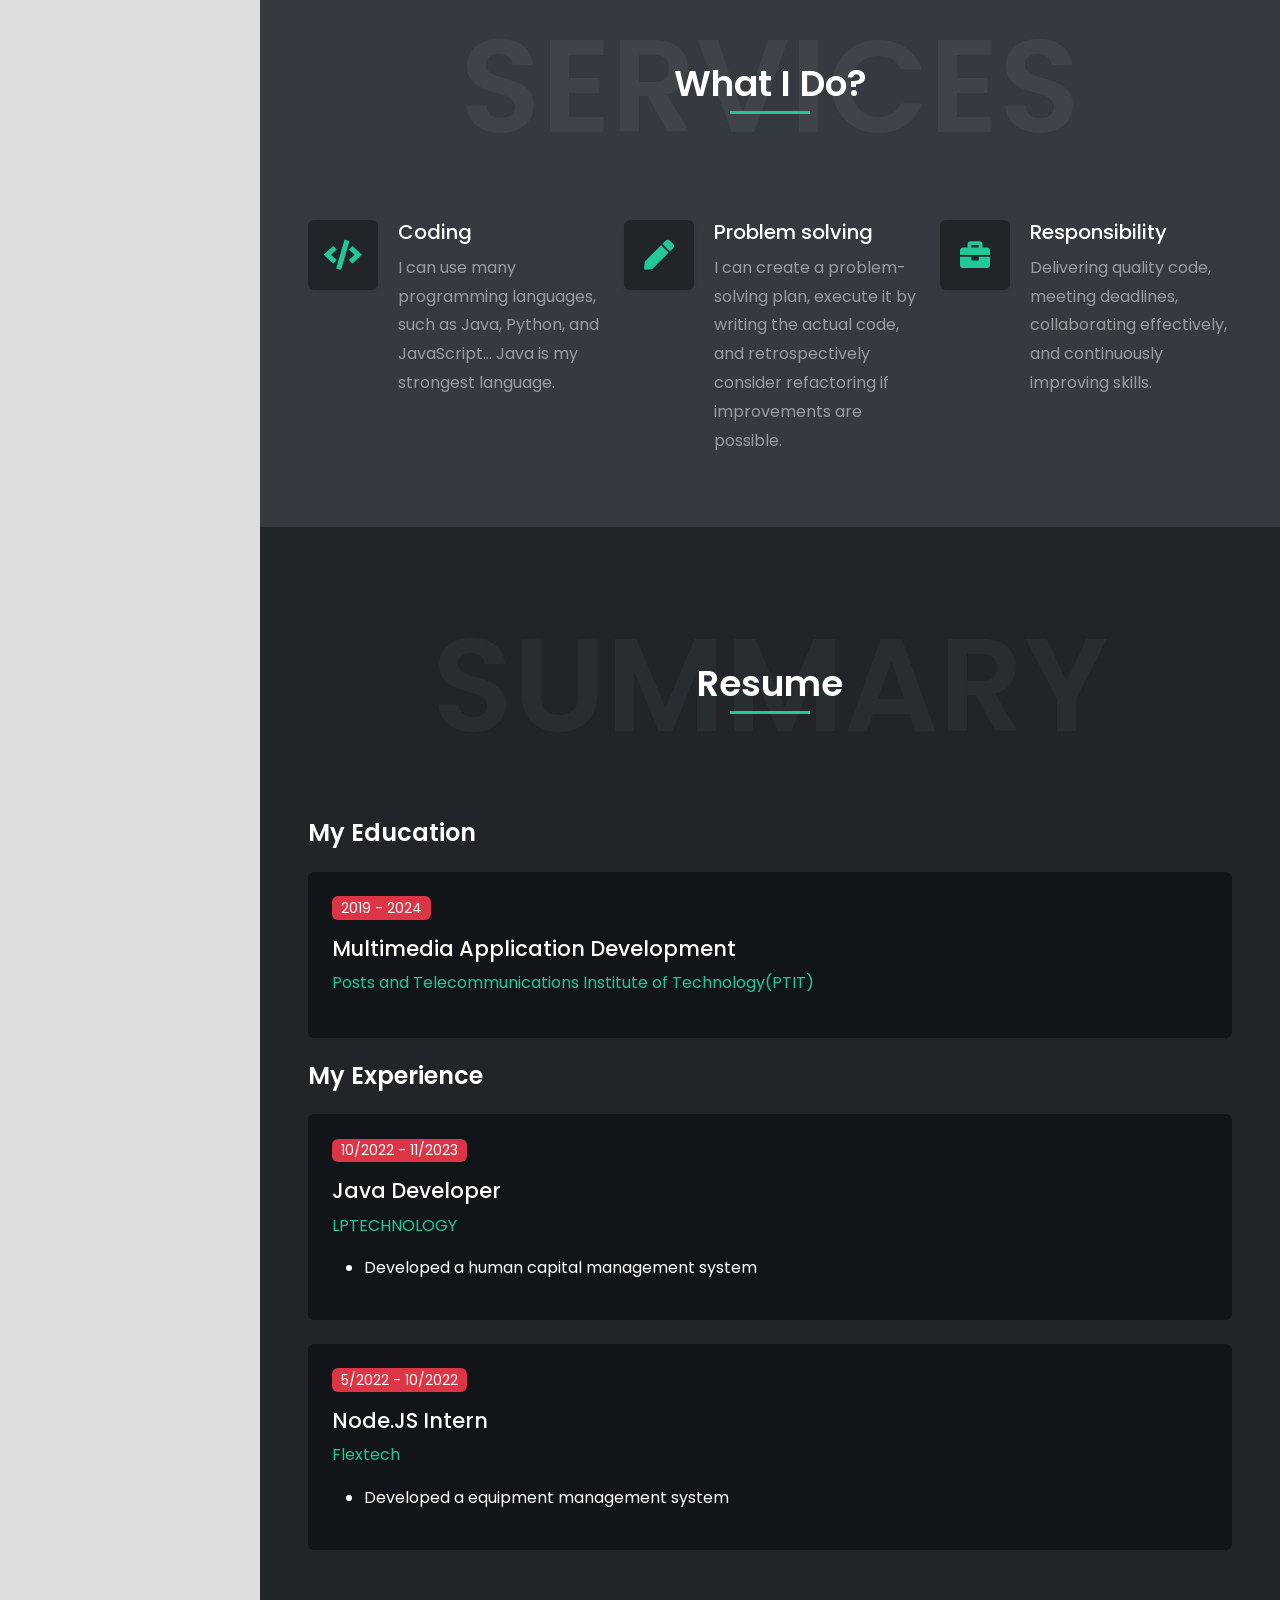
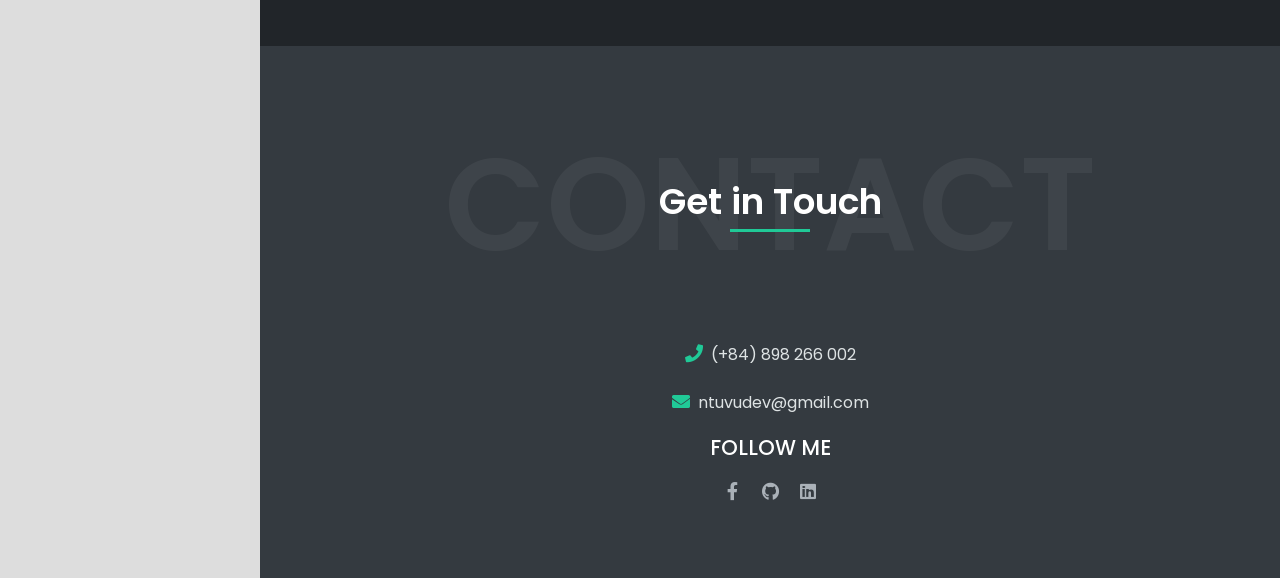
==== commit f76cbca3: "update link resume" ====
--- a/index.html
+++ b/index.html
@@ -269,7 +269,7 @@
                     </li>
                   </ul>
                   <a
-                    href="https://drive.google.com/file/d/1tmO_6HA6QNF-Jr223kuY4Xn81-Oe9Qw5/view?usp=sharing"
+                    href="https://drive.google.com/file/d/1T6QqjxDp1lgEwZARV6XS4q_z9X5Ui6_q/view?usp=sharing"
                     target="_blank"
                     class="btn btn-primary rounded-pill"
                     >Download Resume</a
@@ -396,7 +396,7 @@
               <div class="col-md-12">
                 <h2 class="text-6 text-white fw-600 mb-4">My Experience</h2>
                 <div class="bg-dark rounded p-4 mb-4">
-                  <p class="badge bg-danger text-2 fw-400">9/2022 - 11/2023</p>
+                  <p class="badge bg-danger text-2 fw-400">10/2022 - 11/2023</p>
                   <h3 class="text-5 text-white">Java Developer</h3>
                   <p class="text-primary">LPTECHNOLOGY</p>
                   <p class="text-white-50 mb-0">
@@ -406,7 +406,7 @@
                   </p>
                 </div>
                 <div class="bg-dark rounded p-4 mb-4">
-                  <p class="badge bg-danger text-2 fw-400">5/2022 - 8/2022</p>
+                  <p class="badge bg-danger text-2 fw-400">5/2022 - 10/2022</p>
                   <h3 class="text-5 text-white">Node.JS Intern</h3>
                   <p class="text-primary">Flextech</p>
                   <p class="text-white-50 mb-0">
